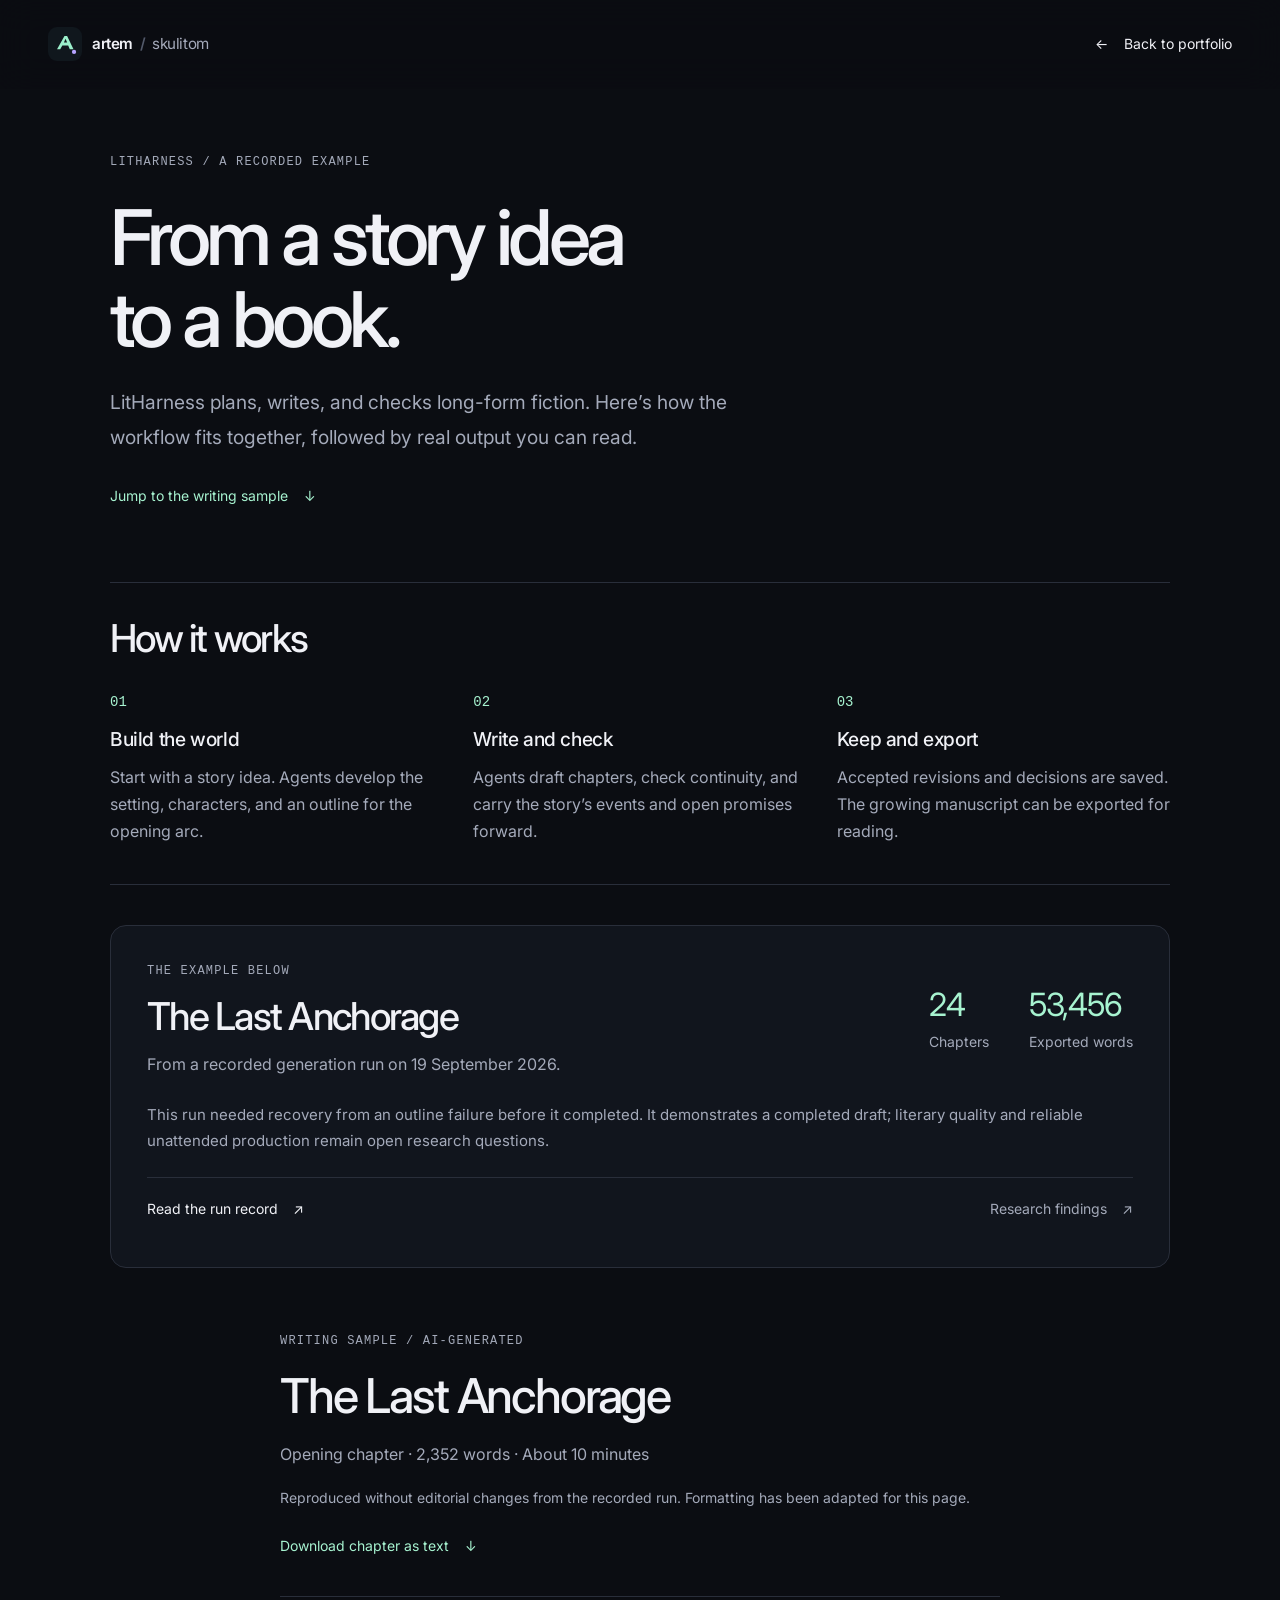
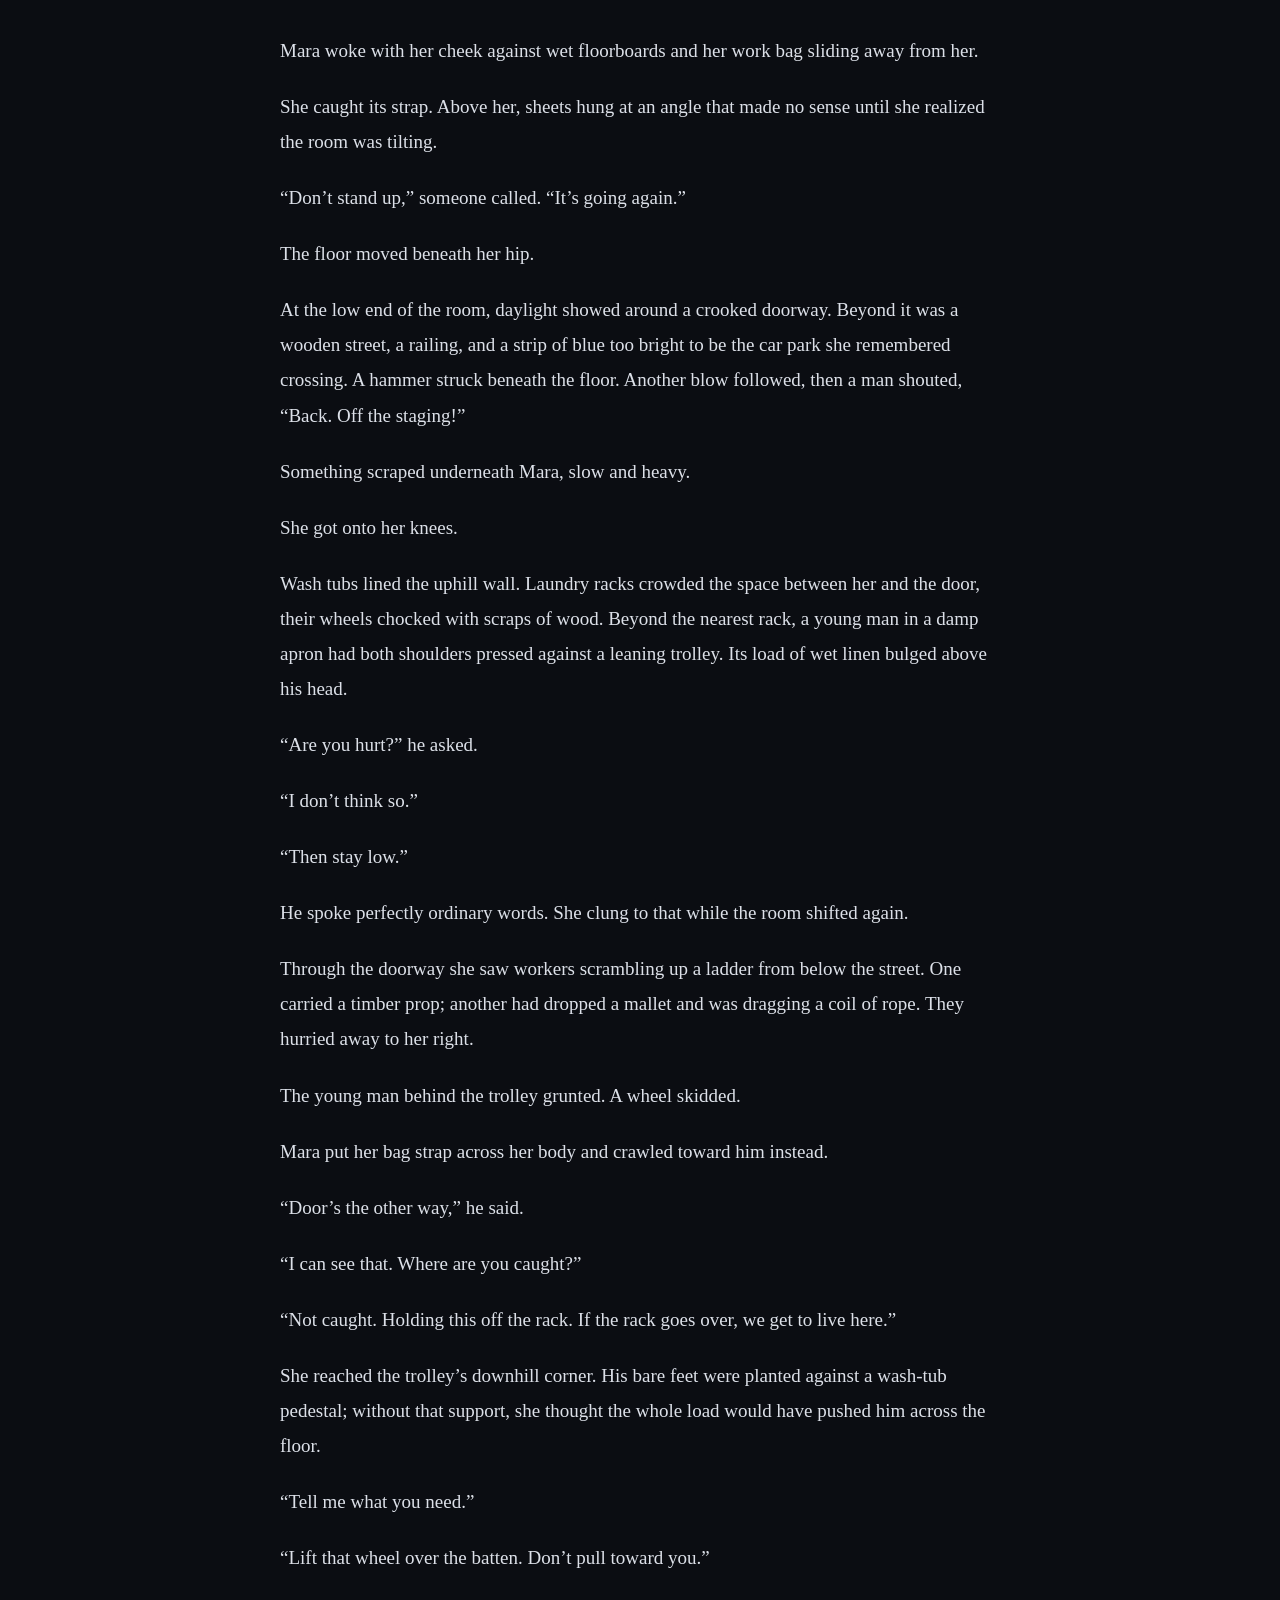
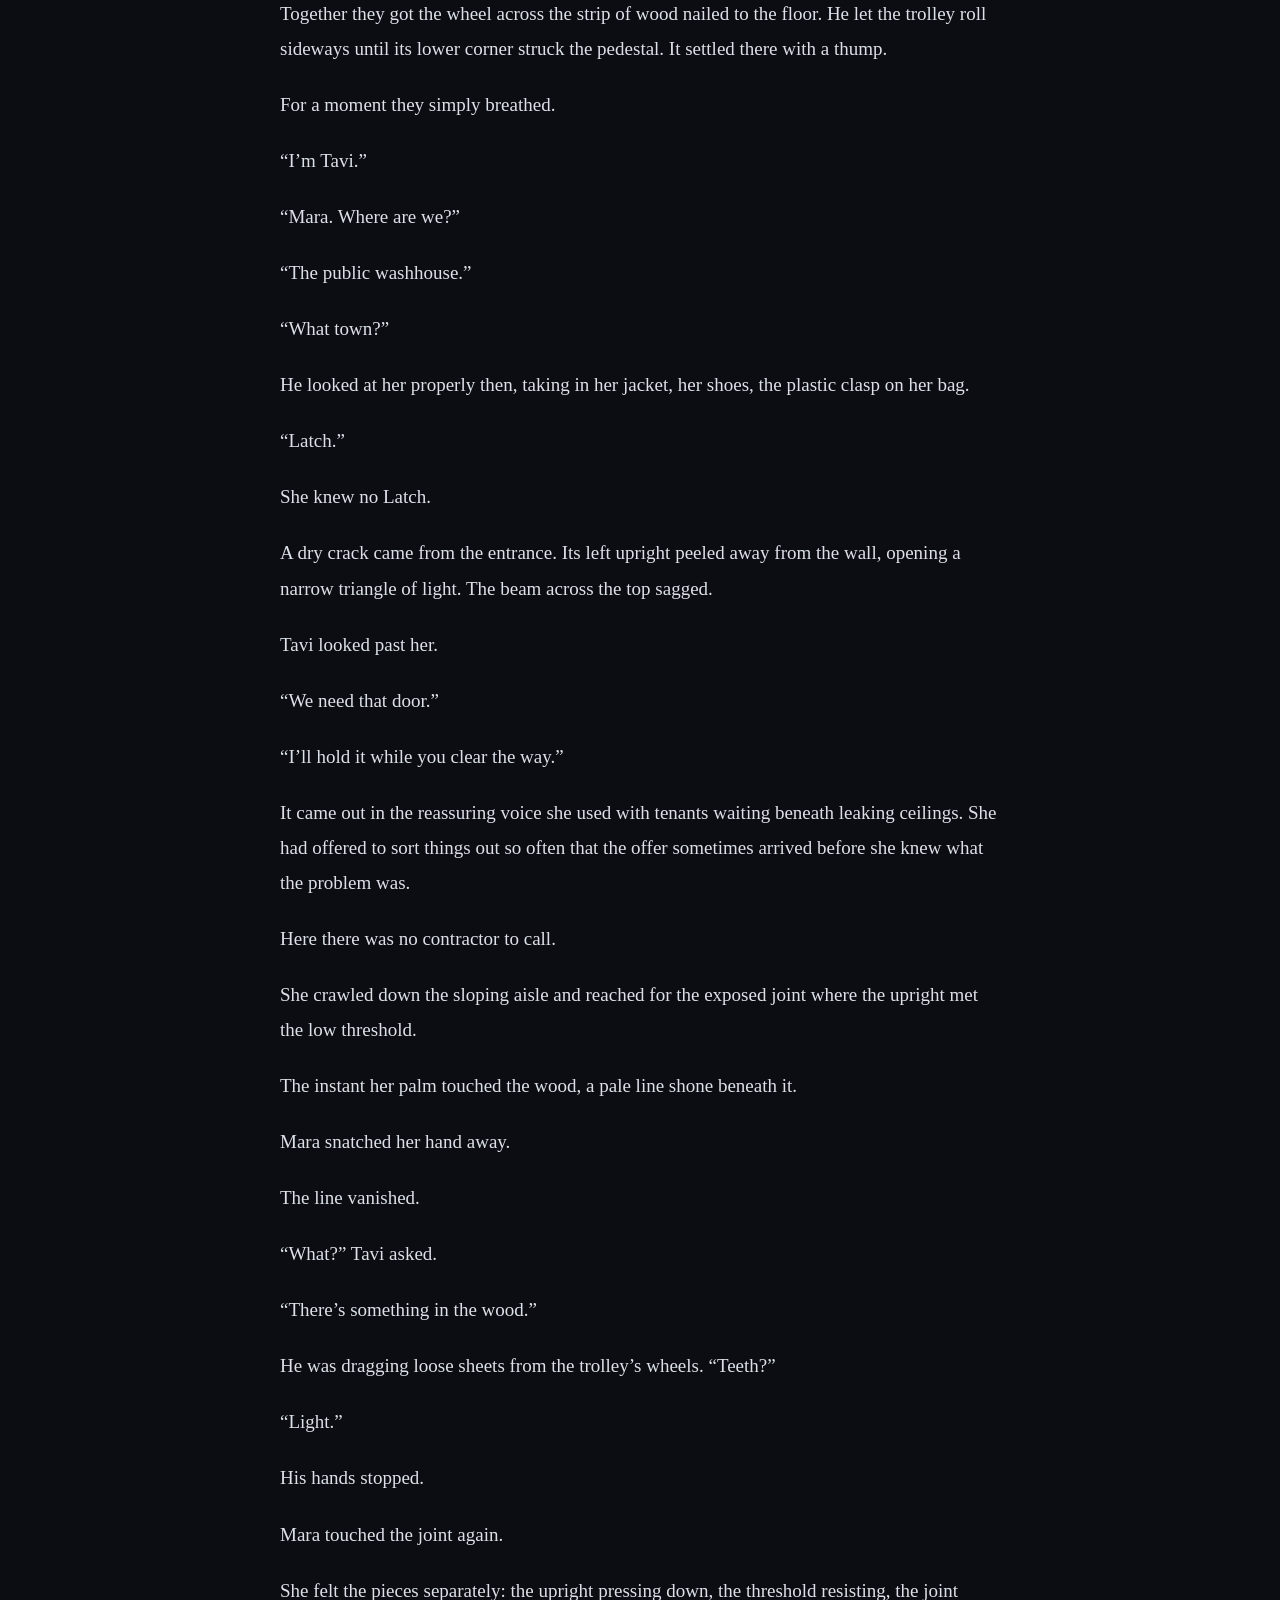
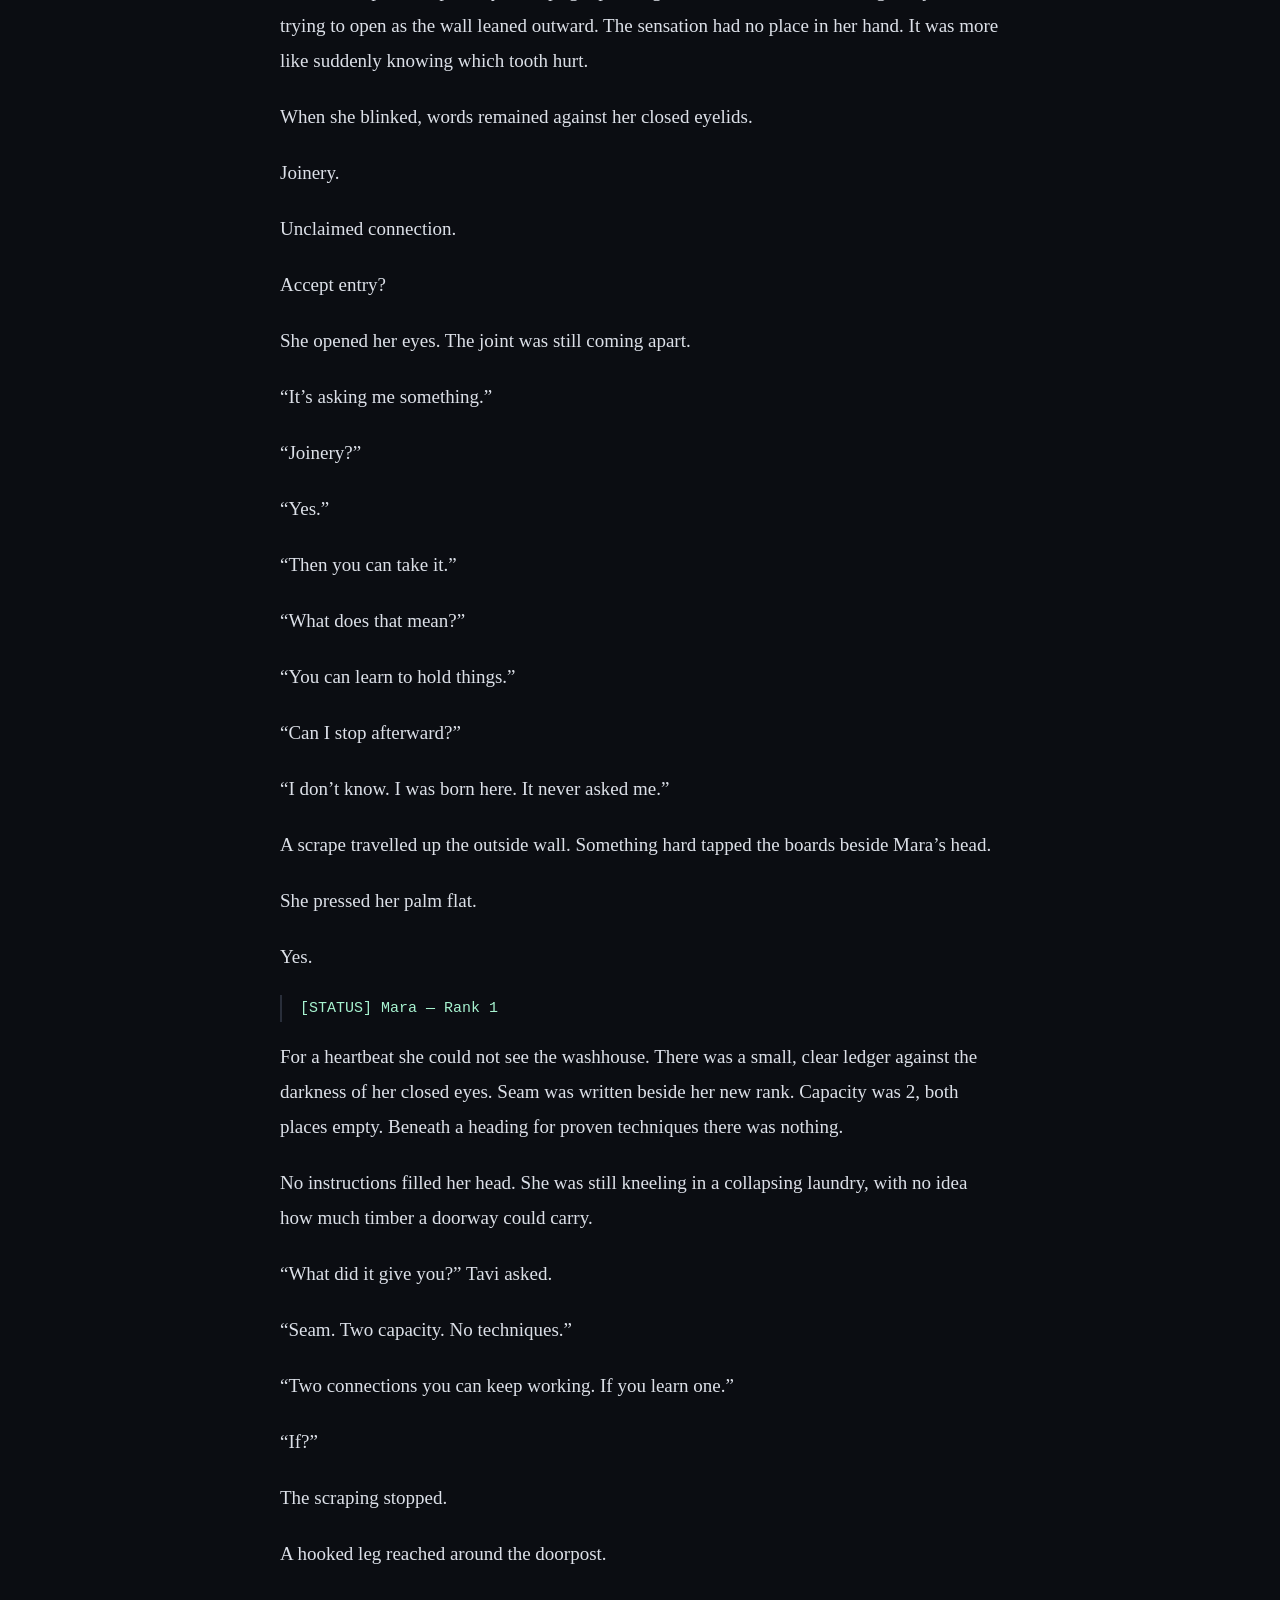
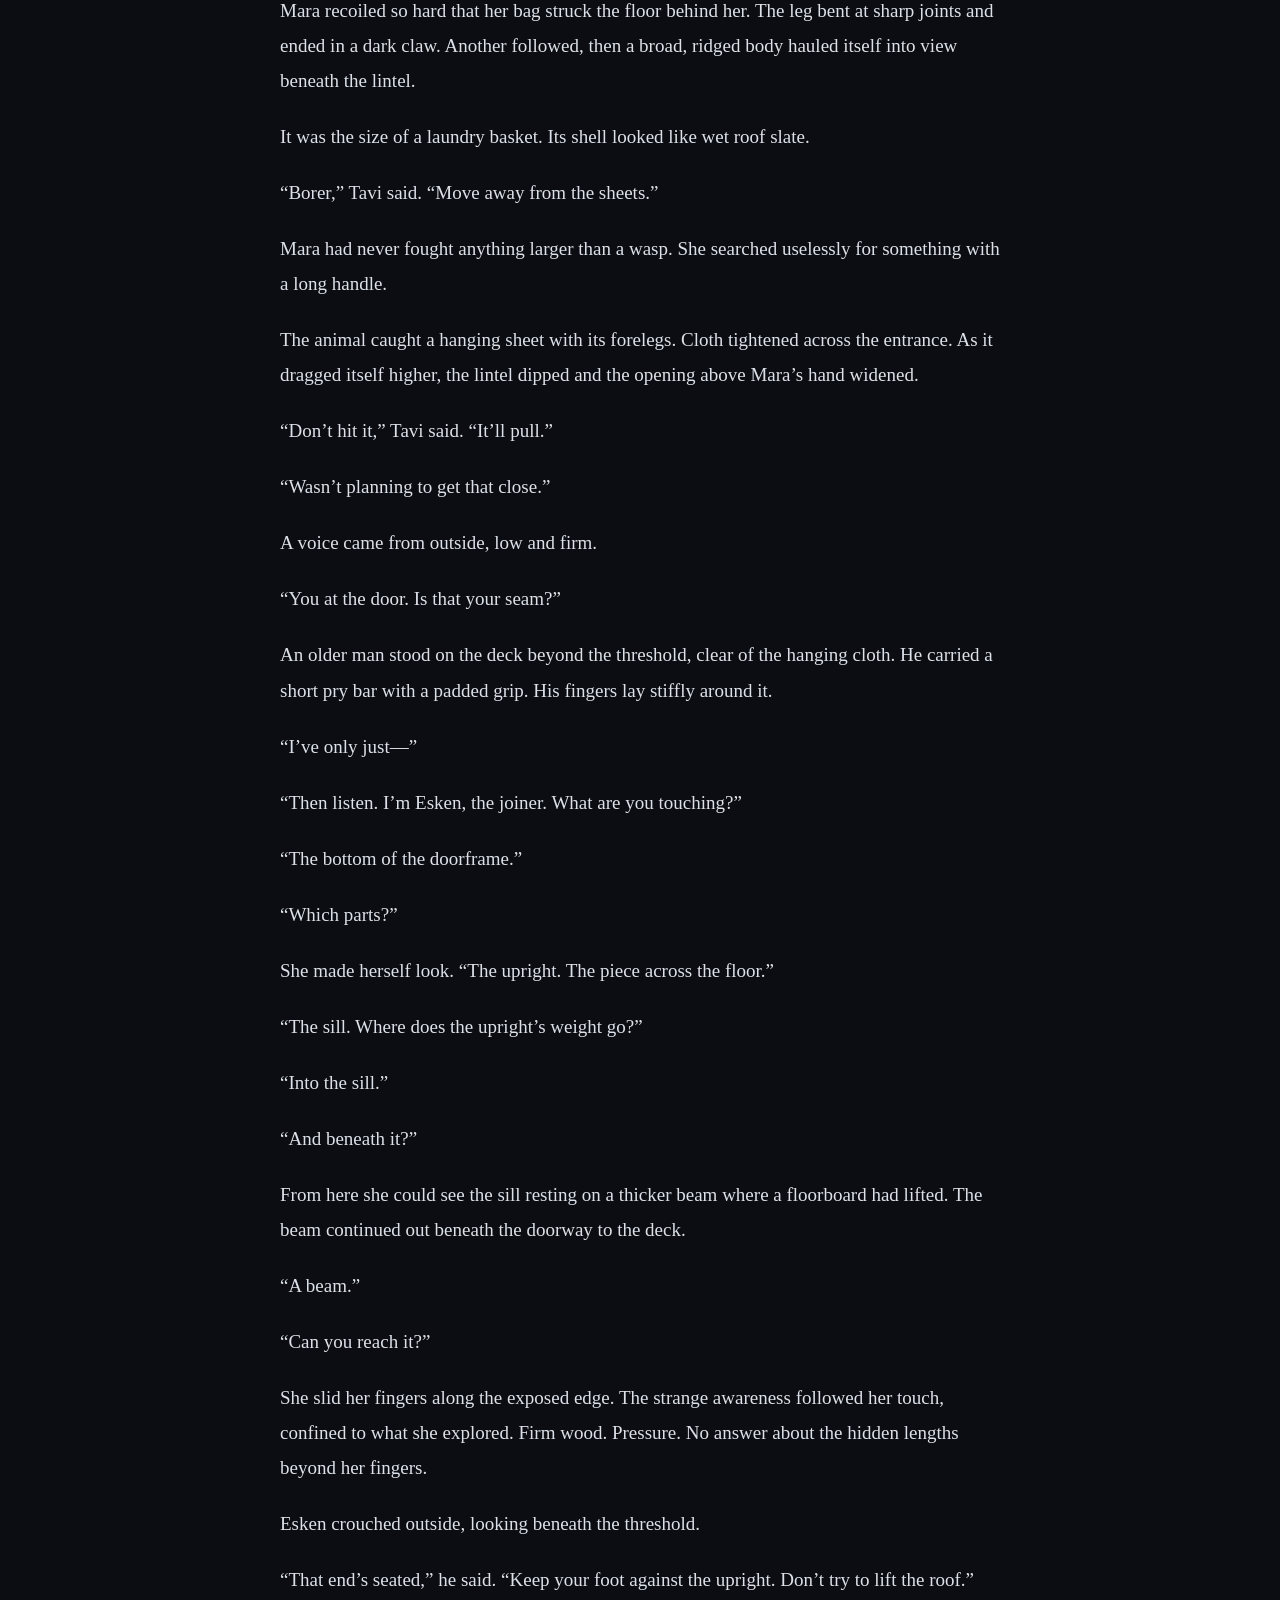
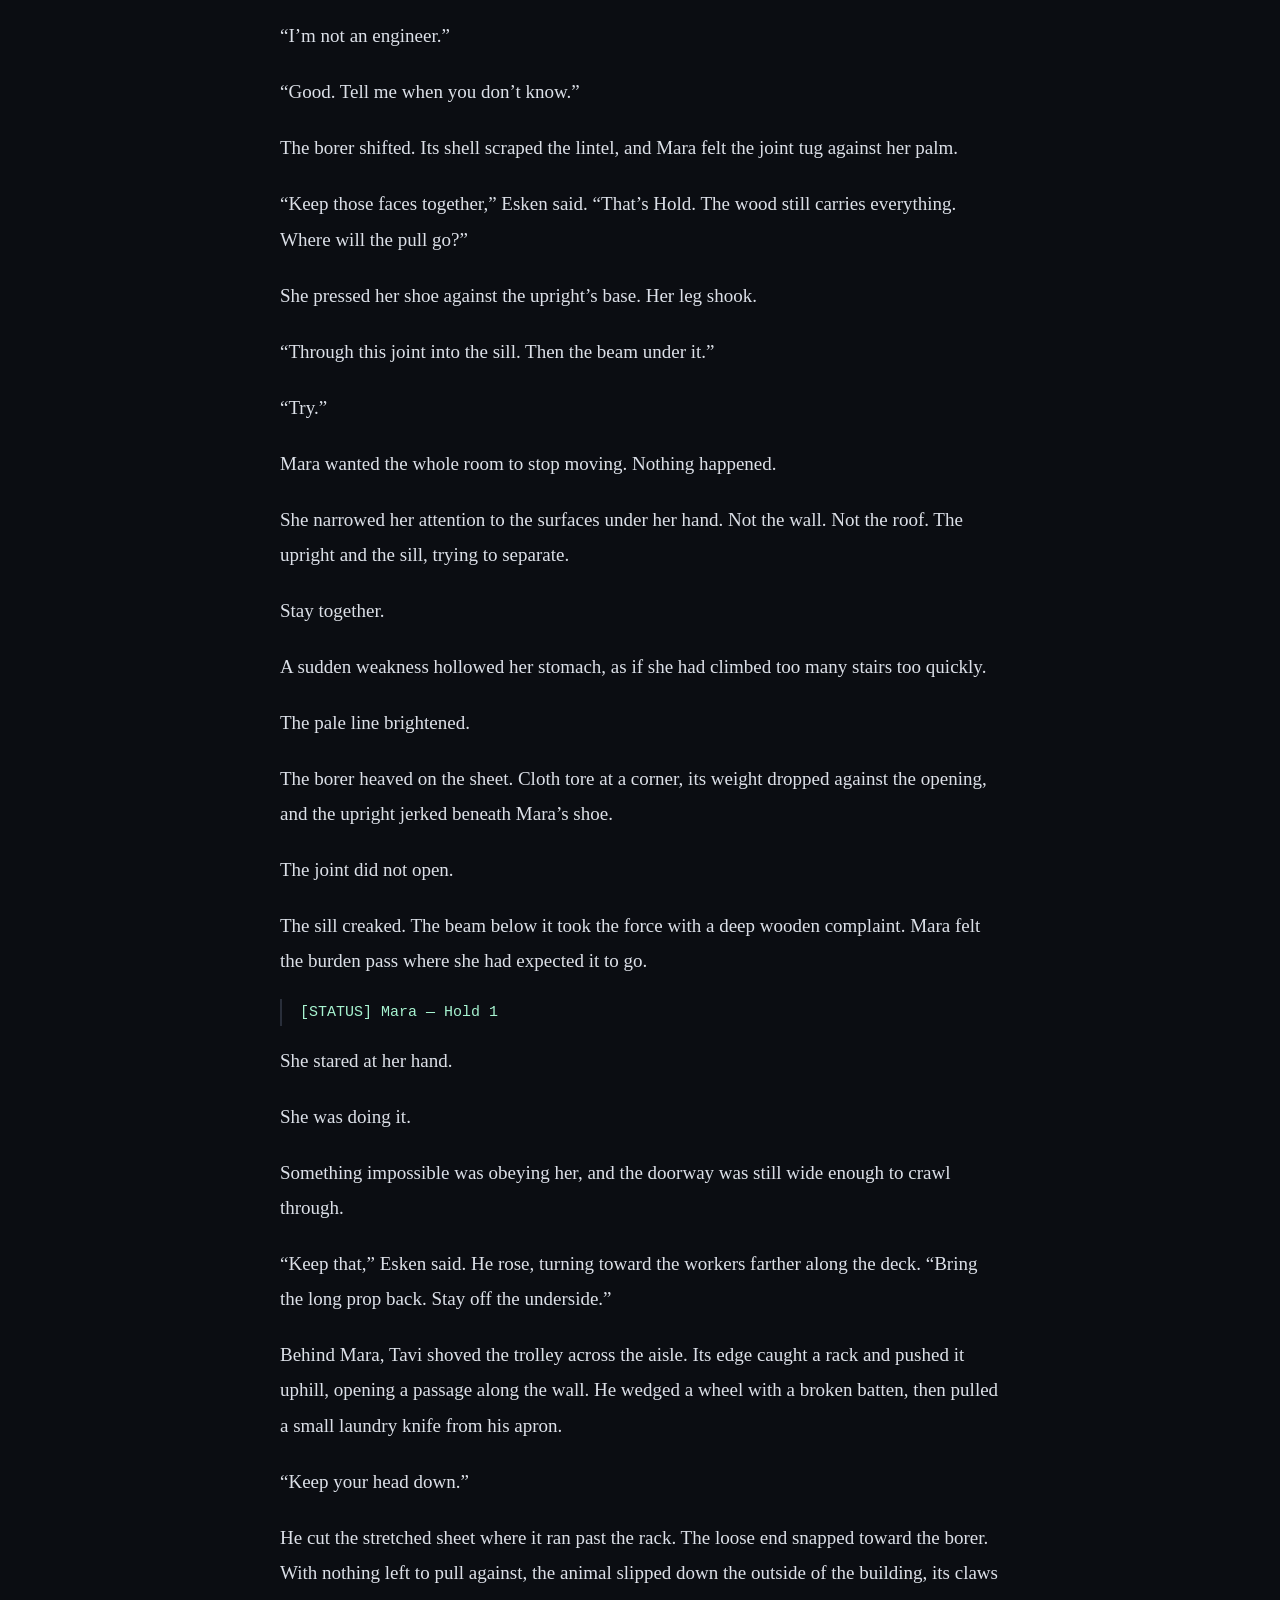
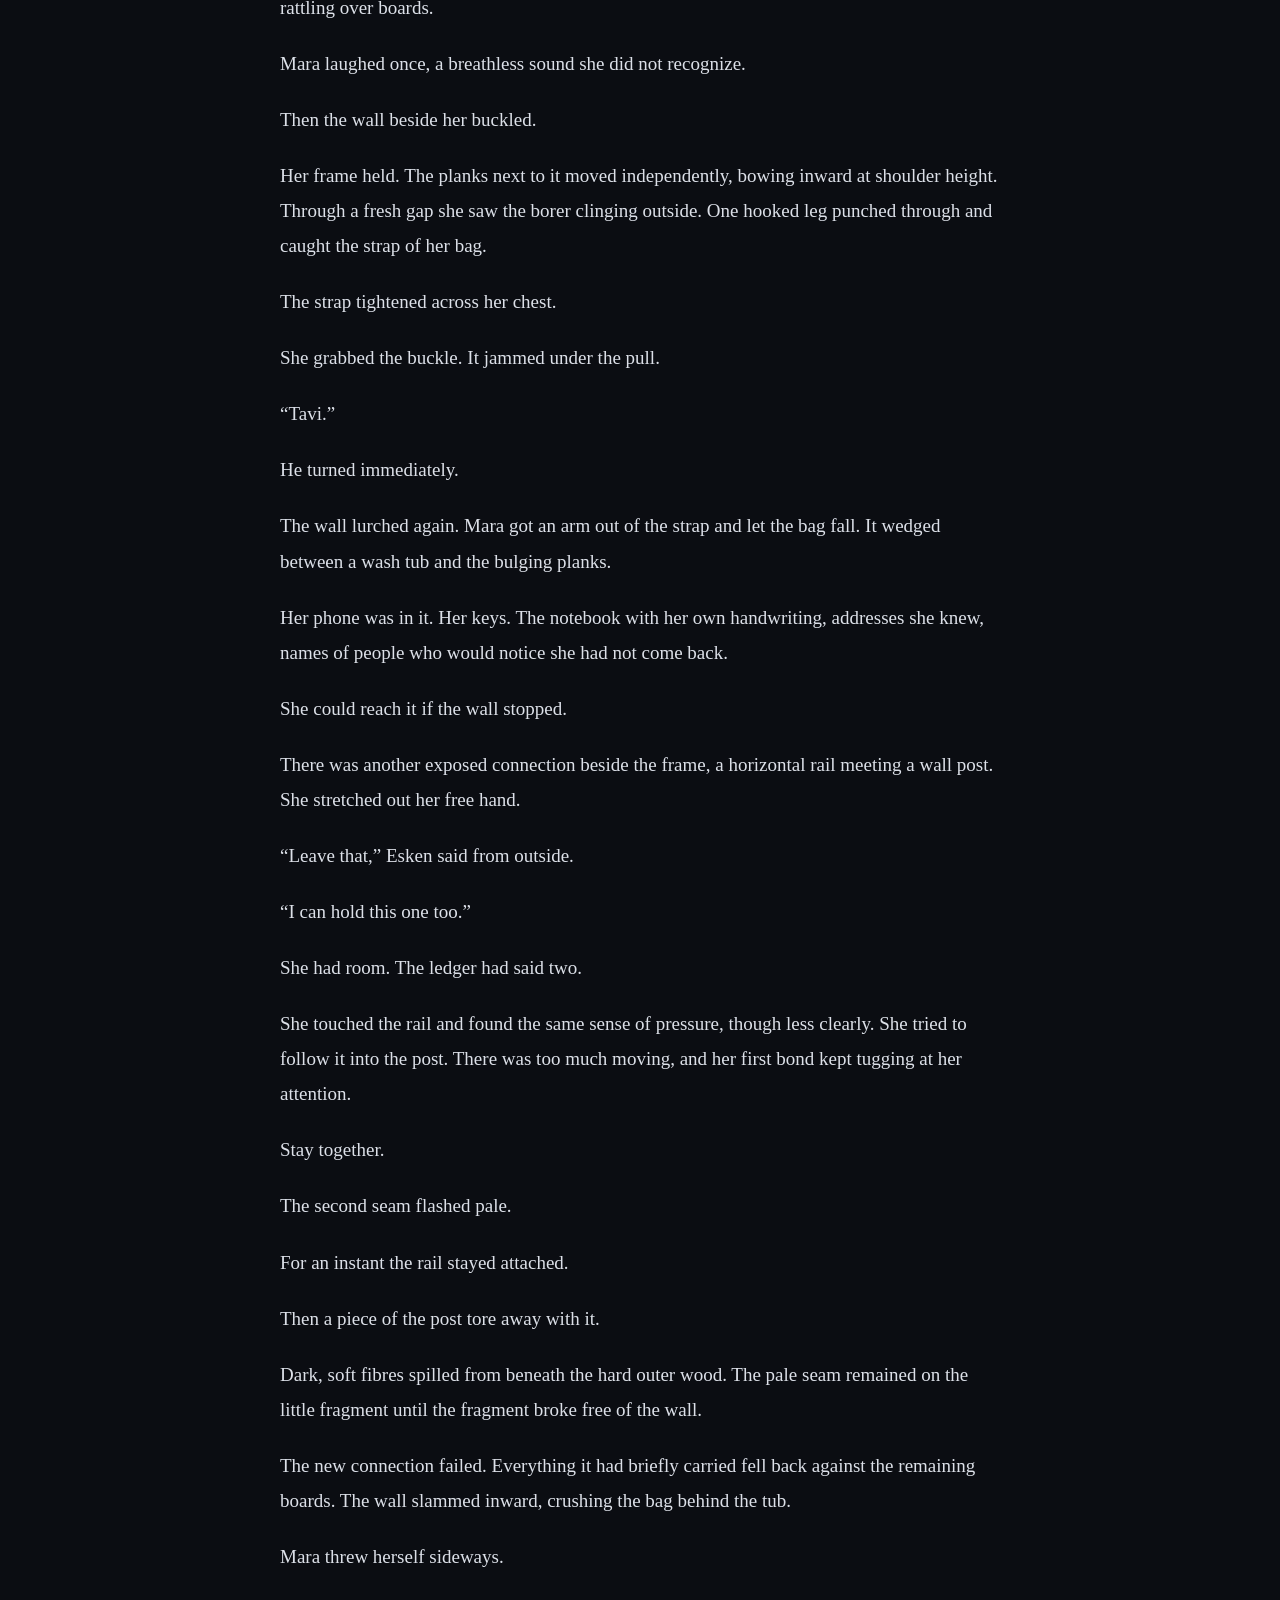
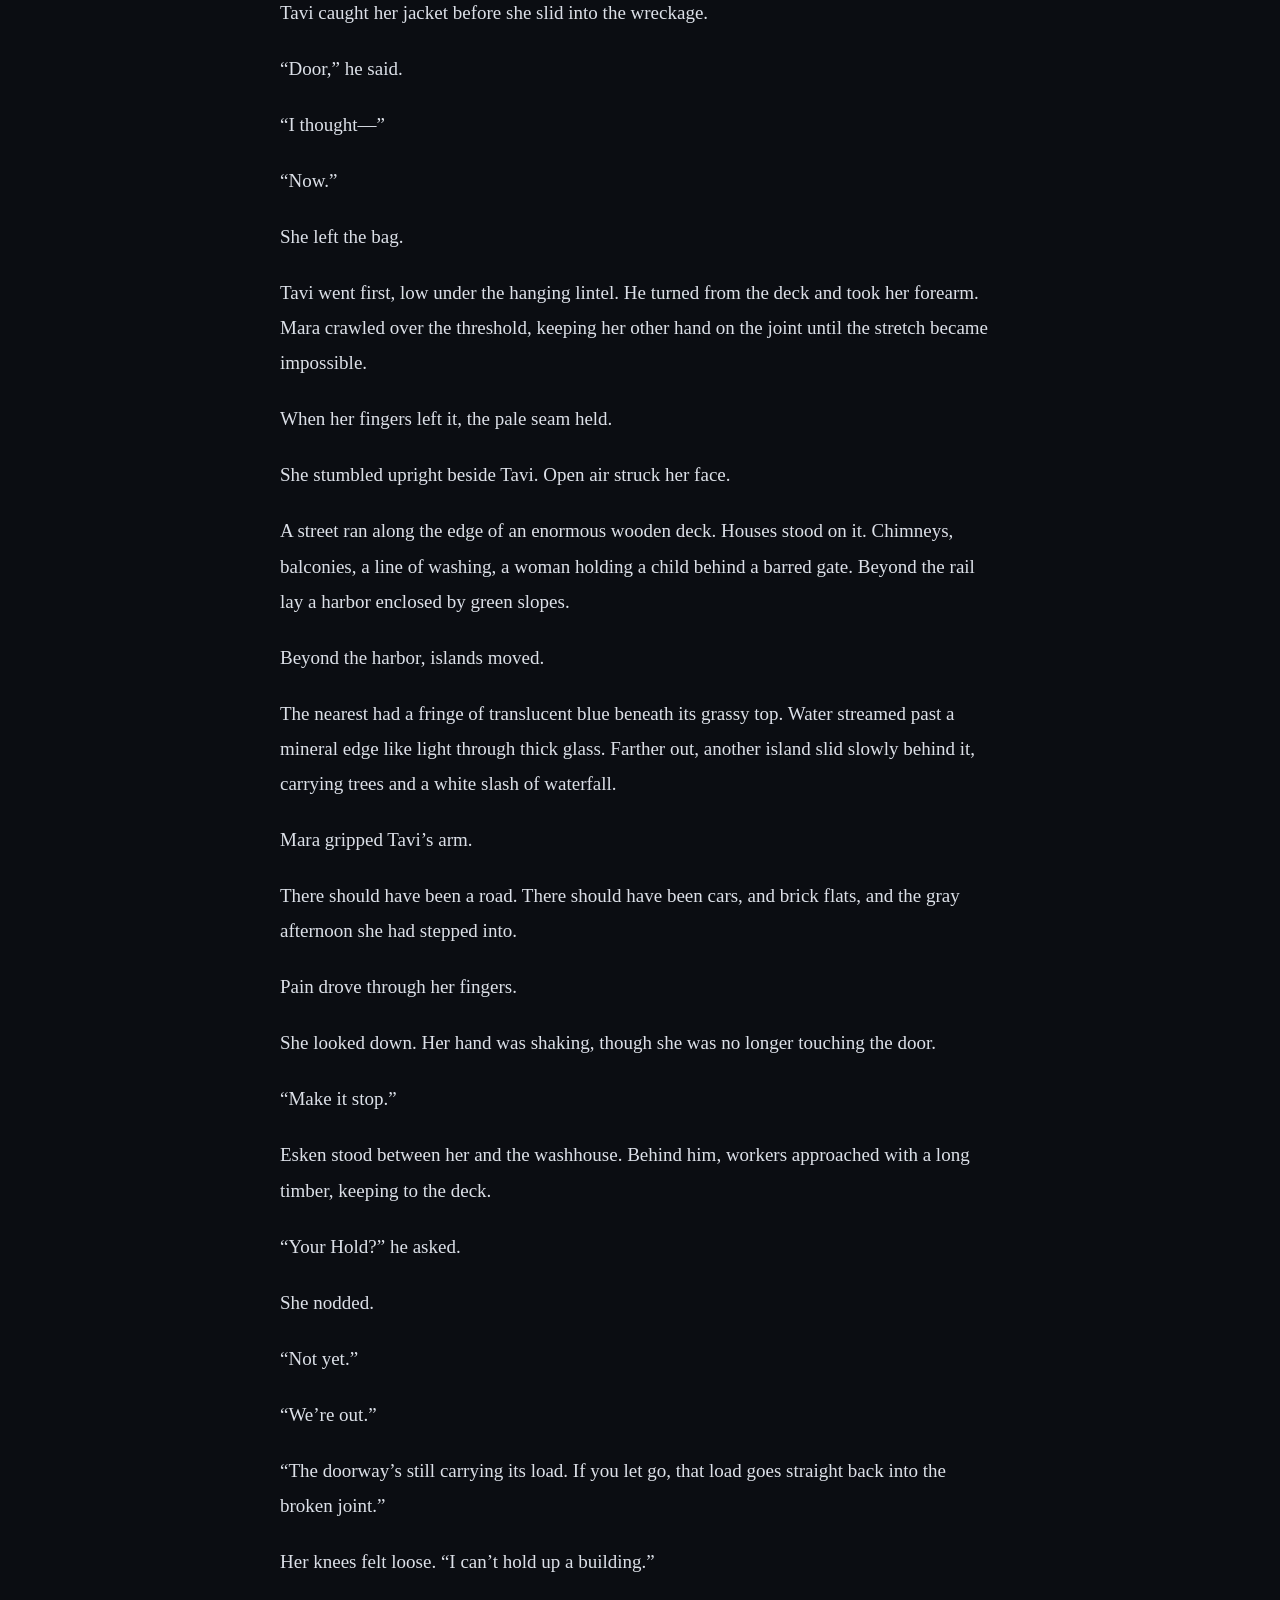
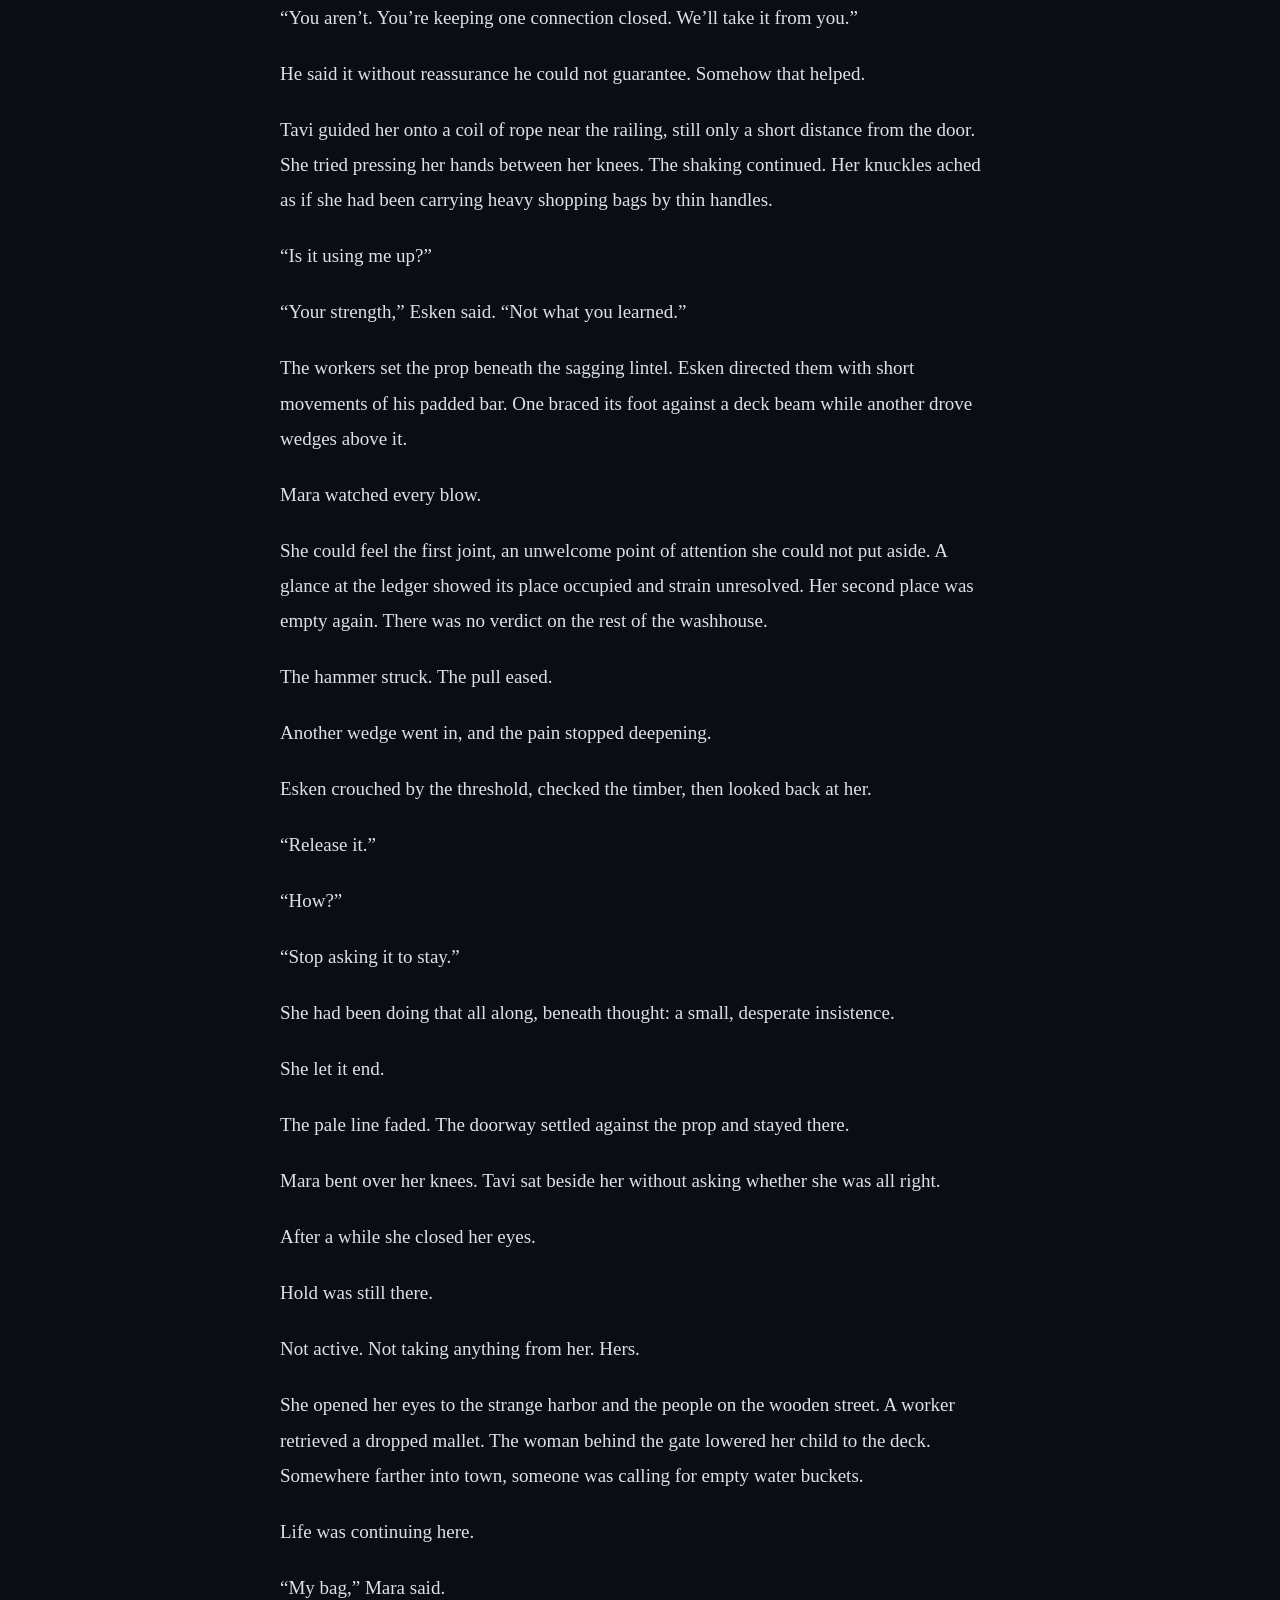
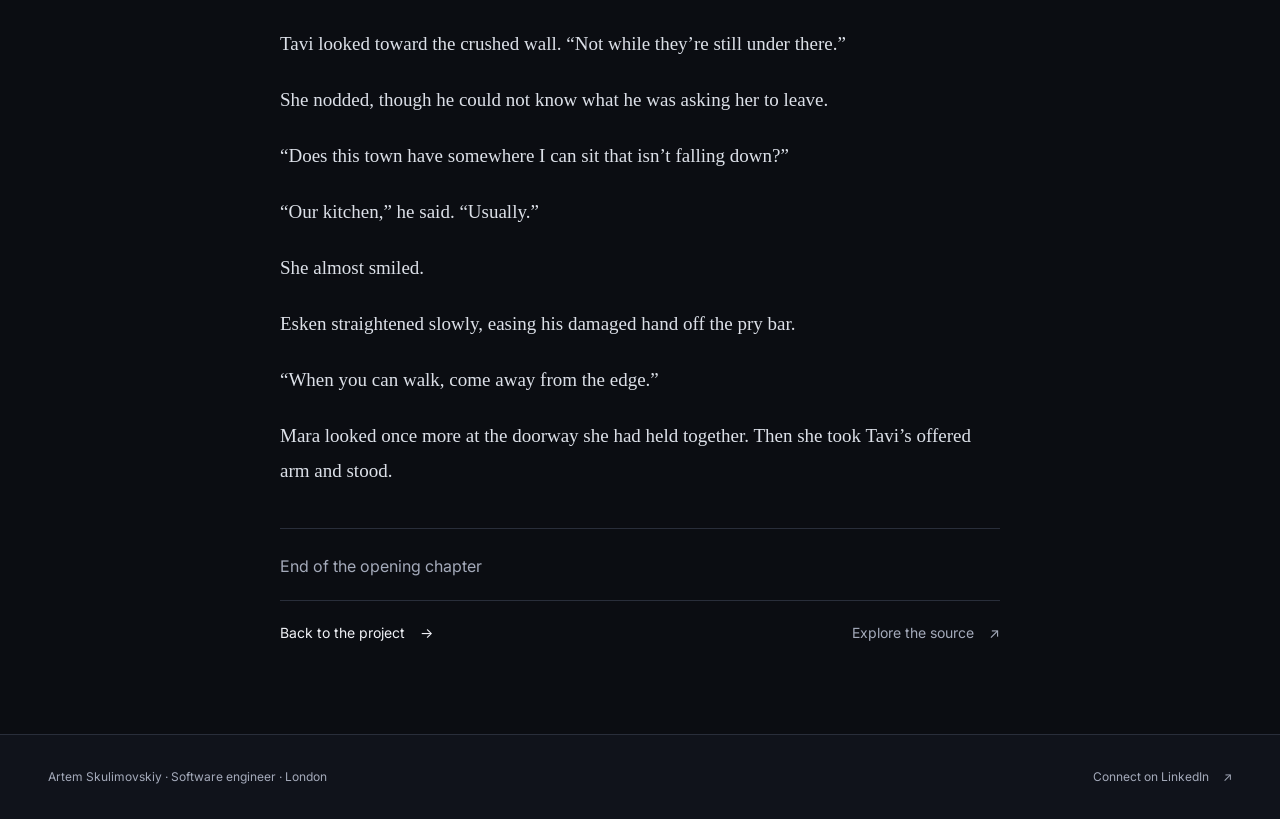
==== litharness.html @ 7696dca5 "Show real LitHarness output and simplify portfolio browsing" ====
<!DOCTYPE html>
<html lang="en-GB">
<head>
<meta charset="utf-8"/>
<meta name="viewport" content="width=device-width, initial-scale=1"/>
<meta name="theme-color" content="#0b0d12"/>
<title>LitHarness — Walkthrough &amp; Writing Sample | Artem Skulimovskiy</title>
<meta name="description" content="See how LitHarness turns a story idea into a manuscript, then read the opening chapter of The Last Anchorage from a recorded generation run."/>
<link rel="canonical" href="https://skulitom.github.io/litharness.html"/>
<meta property="og:type" content="article"/>
<meta property="og:title" content="LitHarness — From a story idea to a book"/>
<meta property="og:description" content="A short walkthrough and an unedited opening chapter from a recorded LitHarness run."/>
<meta property="og:url" content="https://skulitom.github.io/litharness.html"/>
<meta property="og:image" content="https://skulitom.github.io/assets/litharness.webp"/>
<meta property="og:image:alt" content="LitHarness artwork: a constellation dragon emerging from an open book."/>
<meta name="twitter:card" content="summary_large_image"/>
<link rel="icon" href="assets/favicon.svg" type="image/svg+xml"/>
<link rel="preload" as="font" href="assets/fonts/inter-latin-v2.woff2" type="font/woff2" crossorigin=""/>
<link rel="stylesheet" href="styles.css?v=11"/>
</head>
<body class="sample-page">
<a class="skip-link" href="#sample-main">Skip to content</a>
<header class="site-header"><div class="header-inner wrap">
<a class="brand" href="./" aria-label="Artem Skulimovskiy, portfolio"><img src="assets/favicon.svg" alt="" width="34" height="34"/><span>artem<span class="brand-slash"> / </span><span class="brand-handle">skulitom</span></span></a>
<a class="text-link" href="./#litharness"><span aria-hidden="true">←</span> Back to portfolio</a>
</div></header>
<main id="sample-main" class="case-study wrap" tabindex="-1">
<section class="case-intro" aria-labelledby="case-title">
<p class="eyebrow">LitHarness / A recorded example</p>
<h1 id="case-title" class="case-title">From a story idea<br/>to a book.</h1>
<p class="case-lead">LitHarness plans, writes, and checks long-form fiction. Here’s how the workflow fits together, followed by real output you can read.</p>
<a class="text-link" href="#chapter">Jump to the writing sample <span aria-hidden="true">↓</span></a>
</section>
<section class="walkthrough" aria-labelledby="walkthrough-title">
<h2 id="walkthrough-title">How it works</h2>
<ol class="walkthrough-steps">
<li><span class="step-number" aria-hidden="true">01</span><h3>Build the world</h3><p>Start with a story idea. Agents develop the setting, characters, and an outline for the opening arc.</p></li>
<li><span class="step-number" aria-hidden="true">02</span><h3>Write and check</h3><p>Agents draft chapters, check continuity, and carry the story’s events and open promises forward.</p></li>
<li><span class="step-number" aria-hidden="true">03</span><h3>Keep and export</h3><p>Accepted revisions and decisions are saved. The growing manuscript can be exported for reading.</p></li>
</ol>
</section>
<section class="run-example" aria-labelledby="run-title">
<div><p class="eyebrow">The example below</p><h2 id="run-title">The Last Anchorage</h2><p>From a recorded generation run on <time datetime="2026-09-19">19 September 2026</time>.</p></div>
<dl class="run-stats"><div><dt>Chapters</dt><dd>24</dd></div><div><dt>Exported words</dt><dd>53,456</dd></div></dl>
<p class="run-context">This run needed recovery from an outline failure before it completed. It demonstrates a completed draft; literary quality and reliable unattended production remain open research questions.</p>
<div class="project-links"><a href="https://github.com/skulitom/LitHarness/blob/526ab8266f33d16bff475625b0d19a698a53731e/research/quality-measurement/full-book-trial-20260919/RESULTS.md">Read the run record <span aria-hidden="true">↗</span></a><a href="https://github.com/skulitom/LitHarness/blob/main/RESEARCH.md">Research findings <span aria-hidden="true">↗</span></a></div>
</section>
<article class="reading-sample" id="chapter" aria-labelledby="chapter-title">
<header class="chapter-heading"><p class="eyebrow">Writing sample / AI-generated</p><h2 id="chapter-title">The Last Anchorage</h2><p>Opening chapter · 2,352 words · About 10 minutes</p><p class="sample-origin">Reproduced without editorial changes from the recorded run. Formatting has been adapted for this page.</p><a class="text-link" href="assets/litharness/the-last-anchorage-chapter-1.txt" download>Download chapter as text <span aria-hidden="true">↓</span></a></header>
<div class="chapter-prose">
<p>Mara woke with her cheek against wet floorboards and her work bag sliding away from her.</p>
<p>She caught its strap. Above her, sheets hung at an angle that made no sense until she realized the room was tilting.</p>
<p>“Don’t stand up,” someone called. “It’s going again.”</p>
<p>The floor moved beneath her hip.</p>
<p>At the low end of the room, daylight showed around a crooked doorway. Beyond it was a wooden street, a railing, and a strip of blue too bright to be the car park she remembered crossing. A hammer struck beneath the floor. Another blow followed, then a man shouted, “Back. Off the staging!”</p>
<p>Something scraped underneath Mara, slow and heavy.</p>
<p>She got onto her knees.</p>
<p>Wash tubs lined the uphill wall. Laundry racks crowded the space between her and the door, their wheels chocked with scraps of wood. Beyond the nearest rack, a young man in a damp apron had both shoulders pressed against a leaning trolley. Its load of wet linen bulged above his head.</p>
<p>“Are you hurt?” he asked.</p>
<p>“I don’t think so.”</p>
<p>“Then stay low.”</p>
<p>He spoke perfectly ordinary words. She clung to that while the room shifted again.</p>
<p>Through the doorway she saw workers scrambling up a ladder from below the street. One carried a timber prop; another had dropped a mallet and was dragging a coil of rope. They hurried away to her right.</p>
<p>The young man behind the trolley grunted. A wheel skidded.</p>
<p>Mara put her bag strap across her body and crawled toward him instead.</p>
<p>“Door’s the other way,” he said.</p>
<p>“I can see that. Where are you caught?”</p>
<p>“Not caught. Holding this off the rack. If the rack goes over, we get to live here.”</p>
<p>She reached the trolley’s downhill corner. His bare feet were planted against a wash-tub pedestal; without that support, she thought the whole load would have pushed him across the floor.</p>
<p>“Tell me what you need.”</p>
<p>“Lift that wheel over the batten. Don’t pull toward you.”</p>
<p>Together they got the wheel across the strip of wood nailed to the floor. He let the trolley roll sideways until its lower corner struck the pedestal. It settled there with a thump.</p>
<p>For a moment they simply breathed.</p>
<p>“I’m Tavi.”</p>
<p>“Mara. Where are we?”</p>
<p>“The public washhouse.”</p>
<p>“What town?”</p>
<p>He looked at her properly then, taking in her jacket, her shoes, the plastic clasp on her bag.</p>
<p>“Latch.”</p>
<p>She knew no Latch.</p>
<p>A dry crack came from the entrance. Its left upright peeled away from the wall, opening a narrow triangle of light. The beam across the top sagged.</p>
<p>Tavi looked past her.</p>
<p>“We need that door.”</p>
<p>“I’ll hold it while you clear the way.”</p>
<p>It came out in the reassuring voice she used with tenants waiting beneath leaking ceilings. She had offered to sort things out so often that the offer sometimes arrived before she knew what the problem was.</p>
<p>Here there was no contractor to call.</p>
<p>She crawled down the sloping aisle and reached for the exposed joint where the upright met the low threshold.</p>
<p>The instant her palm touched the wood, a pale line shone beneath it.</p>
<p>Mara snatched her hand away.</p>
<p>The line vanished.</p>
<p>“What?” Tavi asked.</p>
<p>“There’s something in the wood.”</p>
<p>He was dragging loose sheets from the trolley’s wheels. “Teeth?”</p>
<p>“Light.”</p>
<p>His hands stopped.</p>
<p>Mara touched the joint again.</p>
<p>She felt the pieces separately: the upright pressing down, the threshold resisting, the joint trying to open as the wall leaned outward. The sensation had no place in her hand. It was more like suddenly knowing which tooth hurt.</p>
<p>When she blinked, words remained against her closed eyelids.</p>
<p>Joinery.</p>
<p>Unclaimed connection.</p>
<p>Accept entry?</p>
<p>She opened her eyes. The joint was still coming apart.</p>
<p>“It’s asking me something.”</p>
<p>“Joinery?”</p>
<p>“Yes.”</p>
<p>“Then you can take it.”</p>
<p>“What does that mean?”</p>
<p>“You can learn to hold things.”</p>
<p>“Can I stop afterward?”</p>
<p>“I don’t know. I was born here. It never asked me.”</p>
<p>A scrape travelled up the outside wall. Something hard tapped the boards beside Mara’s head.</p>
<p>She pressed her palm flat.</p>
<p>Yes.</p>
<p class="story-status">[STATUS] Mara — Rank 1</p>
<p>For a heartbeat she could not see the washhouse. There was a small, clear ledger against the darkness of her closed eyes. Seam was written beside her new rank. Capacity was 2, both places empty. Beneath a heading for proven techniques there was nothing.</p>
<p>No instructions filled her head. She was still kneeling in a collapsing laundry, with no idea how much timber a doorway could carry.</p>
<p>“What did it give you?” Tavi asked.</p>
<p>“Seam. Two capacity. No techniques.”</p>
<p>“Two connections you can keep working. If you learn one.”</p>
<p>“If?”</p>
<p>The scraping stopped.</p>
<p>A hooked leg reached around the doorpost.</p>
<p>Mara recoiled so hard that her bag struck the floor behind her. The leg bent at sharp joints and ended in a dark claw. Another followed, then a broad, ridged body hauled itself into view beneath the lintel.</p>
<p>It was the size of a laundry basket. Its shell looked like wet roof slate.</p>
<p>“Borer,” Tavi said. “Move away from the sheets.”</p>
<p>Mara had never fought anything larger than a wasp. She searched uselessly for something with a long handle.</p>
<p>The animal caught a hanging sheet with its forelegs. Cloth tightened across the entrance. As it dragged itself higher, the lintel dipped and the opening above Mara’s hand widened.</p>
<p>“Don’t hit it,” Tavi said. “It’ll pull.”</p>
<p>“Wasn’t planning to get that close.”</p>
<p>A voice came from outside, low and firm.</p>
<p>“You at the door. Is that your seam?”</p>
<p>An older man stood on the deck beyond the threshold, clear of the hanging cloth. He carried a short pry bar with a padded grip. His fingers lay stiffly around it.</p>
<p>“I’ve only just—”</p>
<p>“Then listen. I’m Esken, the joiner. What are you touching?”</p>
<p>“The bottom of the doorframe.”</p>
<p>“Which parts?”</p>
<p>She made herself look. “The upright. The piece across the floor.”</p>
<p>“The sill. Where does the upright’s weight go?”</p>
<p>“Into the sill.”</p>
<p>“And beneath it?”</p>
<p>From here she could see the sill resting on a thicker beam where a floorboard had lifted. The beam continued out beneath the doorway to the deck.</p>
<p>“A beam.”</p>
<p>“Can you reach it?”</p>
<p>She slid her fingers along the exposed edge. The strange awareness followed her touch, confined to what she explored. Firm wood. Pressure. No answer about the hidden lengths beyond her fingers.</p>
<p>Esken crouched outside, looking beneath the threshold.</p>
<p>“That end’s seated,” he said. “Keep your foot against the upright. Don’t try to lift the roof.”</p>
<p>“I’m not an engineer.”</p>
<p>“Good. Tell me when you don’t know.”</p>
<p>The borer shifted. Its shell scraped the lintel, and Mara felt the joint tug against her palm.</p>
<p>“Keep those faces together,” Esken said. “That’s Hold. The wood still carries everything. Where will the pull go?”</p>
<p>She pressed her shoe against the upright’s base. Her leg shook.</p>
<p>“Through this joint into the sill. Then the beam under it.”</p>
<p>“Try.”</p>
<p>Mara wanted the whole room to stop moving. Nothing happened.</p>
<p>She narrowed her attention to the surfaces under her hand. Not the wall. Not the roof. The upright and the sill, trying to separate.</p>
<p>Stay together.</p>
<p>A sudden weakness hollowed her stomach, as if she had climbed too many stairs too quickly.</p>
<p>The pale line brightened.</p>
<p>The borer heaved on the sheet. Cloth tore at a corner, its weight dropped against the opening, and the upright jerked beneath Mara’s shoe.</p>
<p>The joint did not open.</p>
<p>The sill creaked. The beam below it took the force with a deep wooden complaint. Mara felt the burden pass where she had expected it to go.</p>
<p class="story-status">[STATUS] Mara — Hold 1</p>
<p>She stared at her hand.</p>
<p>She was doing it.</p>
<p>Something impossible was obeying her, and the doorway was still wide enough to crawl through.</p>
<p>“Keep that,” Esken said. He rose, turning toward the workers farther along the deck. “Bring the long prop back. Stay off the underside.”</p>
<p>Behind Mara, Tavi shoved the trolley across the aisle. Its edge caught a rack and pushed it uphill, opening a passage along the wall. He wedged a wheel with a broken batten, then pulled a small laundry knife from his apron.</p>
<p>“Keep your head down.”</p>
<p>He cut the stretched sheet where it ran past the rack. The loose end snapped toward the borer. With nothing left to pull against, the animal slipped down the outside of the building, its claws rattling over boards.</p>
<p>Mara laughed once, a breathless sound she did not recognize.</p>
<p>Then the wall beside her buckled.</p>
<p>Her frame held. The planks next to it moved independently, bowing inward at shoulder height. Through a fresh gap she saw the borer clinging outside. One hooked leg punched through and caught the strap of her bag.</p>
<p>The strap tightened across her chest.</p>
<p>She grabbed the buckle. It jammed under the pull.</p>
<p>“Tavi.”</p>
<p>He turned immediately.</p>
<p>The wall lurched again. Mara got an arm out of the strap and let the bag fall. It wedged between a wash tub and the bulging planks.</p>
<p>Her phone was in it. Her keys. The notebook with her own handwriting, addresses she knew, names of people who would notice she had not come back.</p>
<p>She could reach it if the wall stopped.</p>
<p>There was another exposed connection beside the frame, a horizontal rail meeting a wall post. She stretched out her free hand.</p>
<p>“Leave that,” Esken said from outside.</p>
<p>“I can hold this one too.”</p>
<p>She had room. The ledger had said two.</p>
<p>She touched the rail and found the same sense of pressure, though less clearly. She tried to follow it into the post. There was too much moving, and her first bond kept tugging at her attention.</p>
<p>Stay together.</p>
<p>The second seam flashed pale.</p>
<p>For an instant the rail stayed attached.</p>
<p>Then a piece of the post tore away with it.</p>
<p>Dark, soft fibres spilled from beneath the hard outer wood. The pale seam remained on the little fragment until the fragment broke free of the wall.</p>
<p>The new connection failed. Everything it had briefly carried fell back against the remaining boards. The wall slammed inward, crushing the bag behind the tub.</p>
<p>Mara threw herself sideways.</p>
<p>Tavi caught her jacket before she slid into the wreckage.</p>
<p>“Door,” he said.</p>
<p>“I thought—”</p>
<p>“Now.”</p>
<p>She left the bag.</p>
<p>Tavi went first, low under the hanging lintel. He turned from the deck and took her forearm. Mara crawled over the threshold, keeping her other hand on the joint until the stretch became impossible.</p>
<p>When her fingers left it, the pale seam held.</p>
<p>She stumbled upright beside Tavi. Open air struck her face.</p>
<p>A street ran along the edge of an enormous wooden deck. Houses stood on it. Chimneys, balconies, a line of washing, a woman holding a child behind a barred gate. Beyond the rail lay a harbor enclosed by green slopes.</p>
<p>Beyond the harbor, islands moved.</p>
<p>The nearest had a fringe of translucent blue beneath its grassy top. Water streamed past a mineral edge like light through thick glass. Farther out, another island slid slowly behind it, carrying trees and a white slash of waterfall.</p>
<p>Mara gripped Tavi’s arm.</p>
<p>There should have been a road. There should have been cars, and brick flats, and the gray afternoon she had stepped into.</p>
<p>Pain drove through her fingers.</p>
<p>She looked down. Her hand was shaking, though she was no longer touching the door.</p>
<p>“Make it stop.”</p>
<p>Esken stood between her and the washhouse. Behind him, workers approached with a long timber, keeping to the deck.</p>
<p>“Your Hold?” he asked.</p>
<p>She nodded.</p>
<p>“Not yet.”</p>
<p>“We’re out.”</p>
<p>“The doorway’s still carrying its load. If you let go, that load goes straight back into the broken joint.”</p>
<p>Her knees felt loose. “I can’t hold up a building.”</p>
<p>“You aren’t. You’re keeping one connection closed. We’ll take it from you.”</p>
<p>He said it without reassurance he could not guarantee. Somehow that helped.</p>
<p>Tavi guided her onto a coil of rope near the railing, still only a short distance from the door. She tried pressing her hands between her knees. The shaking continued. Her knuckles ached as if she had been carrying heavy shopping bags by thin handles.</p>
<p>“Is it using me up?”</p>
<p>“Your strength,” Esken said. “Not what you learned.”</p>
<p>The workers set the prop beneath the sagging lintel. Esken directed them with short movements of his padded bar. One braced its foot against a deck beam while another drove wedges above it.</p>
<p>Mara watched every blow.</p>
<p>She could feel the first joint, an unwelcome point of attention she could not put aside. A glance at the ledger showed its place occupied and strain unresolved. Her second place was empty again. There was no verdict on the rest of the washhouse.</p>
<p>The hammer struck. The pull eased.</p>
<p>Another wedge went in, and the pain stopped deepening.</p>
<p>Esken crouched by the threshold, checked the timber, then looked back at her.</p>
<p>“Release it.”</p>
<p>“How?”</p>
<p>“Stop asking it to stay.”</p>
<p>She had been doing that all along, beneath thought: a small, desperate insistence.</p>
<p>She let it end.</p>
<p>The pale line faded. The doorway settled against the prop and stayed there.</p>
<p>Mara bent over her knees. Tavi sat beside her without asking whether she was all right.</p>
<p>After a while she closed her eyes.</p>
<p>Hold was still there.</p>
<p>Not active. Not taking anything from her. Hers.</p>
<p>She opened her eyes to the strange harbor and the people on the wooden street. A worker retrieved a dropped mallet. The woman behind the gate lowered her child to the deck. Somewhere farther into town, someone was calling for empty water buckets.</p>
<p>Life was continuing here.</p>
<p>“My bag,” Mara said.</p>
<p>Tavi looked toward the crushed wall. “Not while they’re still under there.”</p>
<p>She nodded, though he could not know what he was asking her to leave.</p>
<p>“Does this town have somewhere I can sit that isn’t falling down?”</p>
<p>“Our kitchen,” he said. “Usually.”</p>
<p>She almost smiled.</p>
<p>Esken straightened slowly, easing his damaged hand off the pry bar.</p>
<p>“When you can walk, come away from the edge.”</p>
<p>Mara looked once more at the doorway she had held together. Then she took Tavi’s offered arm and stood.</p>
</div>
<footer class="chapter-end"><p>End of the opening chapter</p><div class="project-links"><a href="./#litharness">Back to the project <span aria-hidden="true">→</span></a><a href="https://github.com/skulitom/LitHarness">Explore the source <span aria-hidden="true">↗</span></a></div></footer>
</article>
</main>
<footer class="site-footer"><div class="wrap"><div class="footer-bottom"><span>Artem Skulimovskiy · Software engineer · London</span><a href="https://www.linkedin.com/in/artem-skulimovskiy-7bb028118/">Connect on LinkedIn <span aria-hidden="true">↗</span></a></div></div></footer>
</body>
</html>
---- styles.css ----
@font-face {
  font-family: Inter;
  src: url('assets/fonts/inter-latin-v2.woff2') format('woff2');
  font-style: normal;
  font-weight: 100 900;
  font-display: swap;
}

:root {
  color-scheme: dark;
  --bg: #0b0d12;
  --surface: #11151d;
  --line: #292e3a;
  --text: #f0f1f6;
  --muted: #a4aaba;
  --mint: #a7f3d0;
  --violet: #b5abff;
  --mono: Consolas, 'SFMono-Regular', monospace;
  --ease: cubic-bezier(.22, 1, .36, 1);
  --read-progress: 0;
}

*, *::before, *::after { box-sizing: border-box; }
html { scroll-behavior: smooth; scroll-padding-top: 100px; }
body {
  margin: 0;
  background: var(--bg);
  color: var(--text);
  font: 400 1rem/1.7 Inter, system-ui, sans-serif;
  -webkit-font-smoothing: antialiased;
}
::selection { color: var(--bg); background: var(--mint); }
a { color: inherit; text-decoration: none; -webkit-tap-highlight-color: transparent; }
button { font: inherit; color: inherit; cursor: pointer; }
button, a { touch-action: manipulation; }
button[hidden] { display: none; }
a:focus-visible, button:focus-visible, summary:focus-visible { outline: 2px solid var(--mint); outline-offset: 5px; border-radius: 4px; }
img { display: block; max-width: 100%; height: auto; }
h1, h2, h3, h4, p, figure { margin: 0; }
h1, h2, h3, h4 { font-weight: 500; line-height: 1.12; }
h2 { font-size: clamp(2.6rem, 5.2vw, 4.6rem); letter-spacing: -.065em; }
em { font-family: Georgia, 'Times New Roman', serif; font-weight: 400; color: var(--violet); letter-spacing: -.055em; }
.wrap { width: min(100% - 96px, 1240px); margin-inline: auto; }
.eyebrow { color: var(--muted); font: .75rem/1.6 var(--mono); text-transform: uppercase; letter-spacing: .1em; }
.skip-link { position: fixed; z-index: 100; top: 12px; left: 12px; background: var(--mint); color: var(--bg); padding: 12px 20px; transform: translateY(-160%); }
.skip-link:focus { transform: translateY(0); }
.reading-progress { position: fixed; inset: 0 0 auto; z-index: 50; height: 2px; background: linear-gradient(90deg, var(--mint), var(--violet)); transform: scaleX(var(--read-progress)); transform-origin: left; }

/* One quiet, persistent point of orientation. */
.site-header { position: sticky; top: 0; z-index: 40; background: rgb(11 13 18 / 92%); backdrop-filter: blur(18px); border-bottom: 1px solid transparent; transition: border-color .25s; }
.site-header.is-scrolled { border-color: var(--line); }
.header-inner { display: flex; align-items: center; justify-content: space-between; min-height: 88px; gap: 28px; }
.brand { display: inline-flex; align-items: center; gap: 10px; min-height: 44px; font-weight: 600; font-size: .95rem; letter-spacing: -.025em; }
.brand-slash { color: #525a6a; padding-inline: 3px; }
.brand-handle { color: var(--muted); font-weight: 400; }
.site-header nav { display: flex; gap: 8px; padding: 3px; border: 1px solid var(--line); border-radius: 999px; background: #10131a; }
.site-header nav a { display: grid; place-items: center; padding: 6px 20px; min-height: 40px; border-radius: 999px; color: var(--muted); font-size: .875rem; transition: background .25s, color .25s; }
.site-header nav a:hover { color: var(--text); background: #202530; }
.site-header nav a[aria-current='location'] { background: #282d3b; color: white; }
.header-github { font-size: .875rem; display: flex; align-items: center; gap: 18px; min-height: 44px; }
.header-github:hover { color: var(--mint); }

/* Introduction: typography and a procedural study, each given room to breathe. */
.hero { display: grid; grid-template-columns: minmax(0, 1.27fr) minmax(0, 1fr); align-items: center; column-gap: 24px; padding-block: 58px 64px; border-bottom: 1px solid var(--line); }
.hero-copy { position: relative; z-index: 2; }
.hero-eyebrow { display: flex; align-items: center; gap: 13px; margin-bottom: 28px; }
.short-rule { height: 1px; width: 25px; flex-shrink: 0; background: var(--mint); }
.location { color: #bcc2d0; padding-left: 15px; border-left: 1px solid #3c4350; letter-spacing: .025em; text-transform: none; }
h1 { font-size: clamp(3.5rem, 7.2vw, 6.3rem); letter-spacing: -.075em; line-height: 1.05; font-weight: 530; }
h1 > span { display: block; }
h1 > span:last-child { font-size: .87em; }
.name-period { color: var(--mint); }
.hero-specialisms { margin-top: 29px; font-size: clamp(1.15rem, 1.65vw, 1.45rem); line-height: 1.5; letter-spacing: -.025em; color: #d5d8e3; }
.hero-specialisms > span { color: var(--mint); }
.hero-description { max-width: 490px; margin-top: 21px; color: var(--muted); font-size: 1rem; line-height: 1.8; }
.hero-actions { display: flex; align-items: center; gap: 27px; flex-wrap: wrap; margin-top: 31px; }
.button { display: inline-flex; justify-content: space-between; align-items: center; gap: 30px; min-height: 54px; padding: 0 9px 0 22px; border-radius: 999px; font-size: .875rem; font-weight: 600; transition: background .25s, transform .35s var(--ease); }
.button-primary { background: var(--mint); color: #10231c; }
.button-arrow { display: grid; place-items: center; width: 36px; height: 36px; border-radius: 50%; border: 1px solid #52806a66; font-size: 19px; transition: transform .35s var(--ease); }
.button:hover { background: #c7ffe3; transform: translateY(-2px); }
.button:hover .button-arrow { transform: rotate(-45deg); }
.text-link { display: inline-flex; align-items: center; gap: 16px; min-height: 44px; font-size: .875rem; }
.text-link > span { transition: transform .3s var(--ease); }
.text-link:hover { color: var(--mint); }
.text-link:hover > span { transform: translate(3px, -3px); }
.systems-study { position: relative; display: flex; flex-direction: column; justify-content: center; width: 100%; max-width: 520px; justify-self: end; min-width: 0; }
.systems-study::before { content: ''; position: absolute; inset: 15% -3% 10%; background: radial-gradient(ellipse, #7365f016, transparent 65%); pointer-events: none; }
.study-stage { position: relative; width: 100%; aspect-ratio: 1; touch-action: pan-y; }
.study-stage.is-ready { cursor: crosshair; }
.study-stage canvas, .study-fallback { position: absolute; inset: 0; width: 100%; height: 100%; }
.study-stage canvas { opacity: 0; transition: opacity .4s; }
.study-stage.is-ready canvas { opacity: 1; }
.study-stage.is-ready .study-fallback { opacity: 0; }
.study-controls { display: flex; justify-content: center; flex-wrap: wrap; align-items: center; gap: 0 20px; }
.seed-life, .reset-life, .motion-toggle { display: inline-flex; align-items: center; gap: 8px; min-height: 44px; padding: 0 4px; border: 0; background: transparent; font-size: .875rem; color: var(--muted); }
.seed-life > span, .reset-life > span { font-size: 20px; }
.seed-life:hover, .reset-life:hover, .motion-toggle:hover { color: var(--mint); }

/* Recorded work leads; supporting projects share columns and baselines. */
.section { padding-block: 88px; }
.section-heading { display: flex; align-items: end; justify-content: space-between; gap: 40px; margin-bottom: 44px; }
.section-heading .eyebrow { margin-bottom: 17px; }
.section-heading > .text-link { margin-bottom: 5px; }
.featured-project { display: grid; grid-template-columns: minmax(0, 1fr) minmax(0, 1fr); gap: 40px; align-items: start; padding-bottom: 48px; margin-bottom: 48px; border-bottom: 1px solid var(--line); }
.project-media { min-width: 0; position: relative; }
.video-toggle { position: absolute; right: 12px; bottom: 12px; width: 44px; height: 44px; display: grid; place-items: center; border: 1px solid #ffffff30; border-radius: 50%; background: #090b12cc; color: #fff; cursor: pointer; font-size: 17px; }
.video-toggle[hidden] { display: none; }
.video-toggle:hover { border-color: var(--mint); color: var(--mint); }
.project-video { display: block; width: 100%; height: auto; aspect-ratio: 16 / 9; border: 1px solid #363c4d; border-radius: 16px; background: #090b12; }
.project-video:focus-visible { outline: 2px solid var(--mint); outline-offset: 5px; }
.project-grid { display: grid; grid-template-columns: repeat(2, minmax(0, 1fr)); gap: 40px; align-items: stretch; }
.project-card { --card-padding: 24px; min-width: 0; display: flex; flex-direction: column; border: 1px solid #363c4d; border-radius: 18px; background: var(--surface); }
.project-header { padding: var(--card-padding); }
.project-header .project-category { margin-bottom: 10px; }
.project-header h3 { font-size: clamp(1.75rem, 2.8vw, 2.5rem); letter-spacing: -.045em; }
.project-header h3 a:hover { color: var(--mint); }
.project-card > .project-image, .project-card > .project-media { margin-inline: var(--card-padding); }
.project-card > .project-image { aspect-ratio: 1.6; border-radius: 10px; }
.project-card > .project-copy { padding: 20px var(--card-padding) var(--card-padding); }
.project-image { display: block; position: relative; flex-shrink: 0; aspect-ratio: 1.5; overflow: hidden; border: 1px solid #363c4d; border-radius: 16px; background: #11151c; isolation: isolate; }
.project-image > img { width: 100%; height: 100%; object-fit: contain; transition: transform .8s var(--ease), filter .6s; }
.featured-project .project-image { aspect-ratio: 1.2; background: radial-gradient(ellipse at center, #25253c, #10131e); }
.featured-project .project-image > img { object-fit: contain; }
.atlas-card .project-image { background: radial-gradient(at 70% 100%, #253631, #0c141a); }
.cathode-card .project-image { background: #15131c; }
.project-image::after { content: ''; position: absolute; inset: 0; border-radius: inherit; background: radial-gradient(400px circle at var(--spot-x, 50%) var(--spot-y, 50%), #b5abff13, transparent 70%); opacity: 0; transition: opacity .35s; pointer-events: none; }
.project-image:hover::after { opacity: 1; }
.project-image:hover > img, .project-image:focus-visible > img { transform: scale(1.025); }
.project-image:focus-visible, .app-screenshot:focus-visible { outline-offset: -4px; }
.project-copy { display: flex; flex-direction: column; flex: 1; padding-top: 24px; min-width: 0; }
.featured-project .project-copy { padding-top: 0; }
.project-category { color: var(--muted); font: .75rem/1.5 var(--mono); letter-spacing: .045em; text-transform: uppercase; margin-bottom: 15px; }
.project-copy h3 { font-size: clamp(1.75rem, 2.8vw, 2.5rem); letter-spacing: -.045em; margin-bottom: 15px; }
.project-copy h3 a:hover { color: var(--mint); }
.featured-project h3 { font-size: clamp(2.4rem, 3.7vw, 3.2rem); }
.project-copy > p:not(.project-category) { color: var(--muted); line-height: 1.8; }
.project-details { margin: 20px 0 14px; padding-left: 20px; color: #d5dae7; }
.project-details li { padding-left: 4px; margin-block: 8px; line-height: 1.65; }
.project-details li::marker { color: var(--mint); }
.project-copy > .project-note { font-size: .875rem; }
.tags { display: flex; flex-wrap: wrap; gap: 7px; list-style: none; margin: 20px 0; padding: 0; }
.tags li { border: 1px solid #313848; border-radius: 999px; padding: 3px 11px; font: .75rem/1.8 var(--mono); color: #b6becf; }
.project-card .tags { margin-top: auto; padding-top: 20px; }
.project-links { display: flex; justify-content: space-between; align-items: center; flex-wrap: wrap; gap: 0 22px; border-top: 1px solid var(--line); padding-top: 9px; font-size: .875rem; }
.project-links a { display: inline-flex; align-items: center; gap: 15px; min-height: 44px; }
.project-links a + a { color: var(--muted); }
.project-links a:hover { color: var(--mint); }
.other-projects-title { margin: 52px 0 23px; font-size: 1.3rem; letter-spacing: -.02em; }
.side-project { display: grid; grid-template-columns: minmax(0, 1fr) minmax(0, 1.6fr); gap: 40px; align-items: start; padding: 28px 0 32px; border-top: 1px solid var(--line); }
.side-project .project-copy { padding-top: 0; }
.side-project h4 { font-size: 2rem; letter-spacing: -.035em; margin-bottom: 16px; }
.side-project h4 a:hover { color: var(--mint); }
.side-project .project-copy > p + p { margin-top: 16px; }
.side-project .project-links { justify-content: flex-start; }
.more-projects { display: grid; grid-template-columns: repeat(3, minmax(0, 1fr)); border-block: 1px solid var(--line); }
.live-projects { display: grid; grid-template-columns: repeat(2, minmax(0, 1fr)); border-top: 1px solid var(--line); }
.live-projects .project-links { margin-top: auto; padding-top: 16px; border: 0; justify-content: flex-start; }
.project-row { display: flex; flex-direction: column; padding: 28px 28px 28px 0; min-width: 0; }
.project-row + .project-row { padding-left: 28px; border-left: 1px solid var(--line); }
.project-row:last-child { padding-right: 0; }
.project-row h4 { font-size: 1.25rem; letter-spacing: -.03em; margin: 0 0 15px; line-height: 1.4; }
.project-row h4 span { margin-left: 7px; font-size: 18px; color: var(--muted); }
.project-row h4 a { display: inline-block; min-height: 44px; }
.project-row h4 a:hover { color: var(--mint); }
.project-row p:not(.project-category) { color: var(--muted); }
.project-row .tags { margin-top: auto; margin-bottom: 0; padding-top: 20px; }

/* A different rhythm for the published apps. */
.apps { background: linear-gradient(140deg, #141624, #101922 70%, #121b20); border-block: 1px solid #2c3142; }
.section-aside { max-width: 290px; padding-bottom: 4px; }
.section-aside p { color: var(--muted); margin-bottom: 15px; }
.app-grid { display: grid; grid-template-columns: repeat(3, minmax(0, 1fr)); gap: 27px; }
.app-card { min-width: 0; display: flex; flex-direction: column; padding: 25px 24px 0; background: #0b101966; border: 1px solid #363d50; border-radius: 18px; overflow: hidden; transition: border-color .3s; }
.app-card:hover { border-color: #727795; }
.app-top { display: flex; align-items: center; justify-content: space-between; gap: 16px; margin-bottom: 23px; }
.app-icon { width: 48px; height: 48px; border: 1px solid #505360; border-radius: 13px; }
.app-top .project-category { margin: 0; font-size: .75rem; }
.app-card h3 { font-size: 1.4rem; letter-spacing: -.035em; line-height: 1.3; margin-bottom: 13px; }
.app-card > p { color: #aeb5c6; font-size: 1rem; margin-bottom: 24px; }
.app-screenshot { display: flex; align-items: center; justify-content: center; height: 390px; flex-shrink: 0; margin: auto -24px 0; padding: 25px; border-block: 1px solid #323c4a; background: radial-gradient(ellipse at 50% 60%, #396e6860, #1b303444); }
.armour-app .app-screenshot { background: radial-gradient(ellipse at 50% 60%, #8b765060, #332f2444); }
.roman-app .app-screenshot { background: radial-gradient(ellipse at 50% 60%, #6d558e60, #2b223d44); }
.app-screenshot img { width: auto; height: auto; max-height: 100%; max-width: 100%; border: 1px solid #737382; border-radius: 15px; box-shadow: 0 16px 50px #0006; transition: transform .5s var(--ease), box-shadow .5s; }
.app-screenshot:hover img { transform: translateY(-4px); box-shadow: 0 24px 50px #0009; }
.app-link { display: flex; justify-content: space-between; align-items: center; gap: 15px; min-height: 65px; font-size: .875rem; }
.app-link:hover { color: var(--mint); }

/* Experience and tooling use concise, factual copy. */
.about-grid { display: grid; grid-template-columns: minmax(0, 1fr) minmax(0, 1.45fr); gap: 60px; }
.about-heading .eyebrow { margin-bottom: 23px; }
.about-heading h2 { font-size: clamp(2.6rem, 4.8vw, 4.25rem); }
.about-heading > a { margin-top: 27px; }
.about-copy p { color: var(--muted); margin-bottom: 20px; line-height: 1.85; }
.about-copy p:last-child { margin-bottom: 0; }
.about-copy .large-copy { font-size: 1.35rem; color: #dce0eb; letter-spacing: -.025em; line-height: 1.7; }
.method { display: grid; grid-template-columns: minmax(0, 1fr) minmax(0, 1.45fr); gap: 60px; border-block: 1px solid var(--line); padding-block: 36px; margin-top: 44px; }
.method h3 { font-size: 1.65rem; letter-spacing: -.035em; line-height: 1.35; max-width: 280px; }
.method > p { color: var(--muted); font-size: 1rem; line-height: 1.85; }
.toolkit-section { margin-top: 52px; }
.toolkit-heading { display: flex; justify-content: space-between; gap: 20px; margin-bottom: 28px; }
.toolkit-heading h3 { font-size: 1.3rem; letter-spacing: -.02em; }
.toolkit { display: grid; grid-template-columns: repeat(3, minmax(0, 1fr)); gap: 30px; }
.toolkit h3 { font-size: .875rem; color: #b9c0cf; margin-bottom: 15px; letter-spacing: -.01em; }
.tool-pills { display: grid; grid-template-columns: repeat(2, minmax(0, 132px)); gap: 8px; }
.tool-pills img { width: 132px; height: auto; transition: transform .3s var(--ease); }
.tool-pills img:hover { transform: translateY(-3px); }

.site-footer { padding-block: 65px 25px; background: #10131b; border-top: 1px solid var(--line); }
.footer-top { display: flex; justify-content: space-between; align-items: center; gap: 50px; padding-bottom: 55px; }
.footer-name { font-size: clamp(2rem, 4vw, 3.5rem); line-height: 1.05; letter-spacing: -.065em; }
.footer-name span { color: var(--violet); }
.footer-top > div { color: var(--muted); }
.footer-links { display: flex; gap: 28px; margin-top: 17px; color: var(--text); font-size: .875rem; }
.footer-links a, .footer-bottom a { display: inline-flex; gap: 14px; align-items: center; min-height: 44px; }
.footer-links a:hover, .footer-bottom a:hover { color: var(--mint); }
.footer-bottom { display: flex; justify-content: space-between; align-items: center; gap: 20px; border-top: 1px solid var(--line); padding-top: 20px; color: var(--muted); font-size: .75rem; }

/* Progressive motion: the content is visible even if JavaScript never runs. */
.will-reveal { opacity: 0; transform: translateY(24px); }
.will-reveal.is-revealed { opacity: 1; transform: none; transition: opacity .75s var(--ease), transform .75s var(--ease); }
body[data-motion='off'] .will-reveal { opacity: 1; transform: none; }
body[data-motion='off'] *, body[data-motion='off'] *::before, body[data-motion='off'] *::after { animation: none !important; transition: none !important; }
body[data-motion='off'] .project-image > img, body[data-motion='off'] .app-screenshot img, body[data-motion='off'] .button, body[data-motion='off'] .button-arrow, body[data-motion='off'] .text-link > span, body[data-motion='off'] .tool-pills img { transform: none !important; }
body[data-motion='off'] { scroll-behavior: auto; }
html:has(body[data-motion='off']) { scroll-behavior: auto; }

@media (max-width: 1100px) {
  .wrap { width: calc(100% - 64px); }
  .hero { column-gap: 12px; padding-top: 58px; }
  .hero-eyebrow { gap: 10px; flex-wrap: wrap; font-size: .75rem; }
  h1 { font-size: clamp(3.3rem, 7.3vw, 5.3rem); }
  .featured-project, .project-grid { gap: 28px; }
  .featured-project .project-image { aspect-ratio: 1; }
  .project-row .project-category { min-height: 36px; }
  .project-row h4 { min-height: 56px; }
  .about-grid, .method { gap: 52px; }
  .app-grid { gap: 20px; }
  .app-card { padding: 22px 20px 0; }
  .app-screenshot { margin-inline: -20px; padding-inline: 20px; height: 362px; }
  .toolkit { gap: 20px; }
}
@media (max-width: 820px) {
  .header-inner { min-height: 80px; gap: 18px; }
  .brand-handle, .brand-slash { display: none; }
  .site-header nav a { padding-inline: 16px; }
  .hero { grid-template-columns: 1fr; padding-top: 40px; }
  h1 { font-size: clamp(3.5rem, 10.5vw, 5.6rem); }
  .hero-copy { max-width: 660px; }
  .hero-description { max-width: 550px; }
  .hero-specialisms { font-size: 1.35rem; }
  .systems-study { width: min(100%, 320px); margin: 20px auto 0; justify-self: center; }
  .featured-project { grid-template-columns: 1fr; gap: 28px; }
  .project-grid { grid-template-columns: 1fr; }
  .featured-project .project-image { aspect-ratio: 1.8; }
  .featured-project .project-copy { max-width: 650px; }
  .more-projects { grid-template-columns: 1fr; }
  .live-projects { grid-template-columns: 1fr; }
  .side-project { grid-template-columns: 1fr; gap: 24px; }
  .project-row, .project-row + .project-row { padding: 24px 0; border-left: 0; }
  .project-row + .project-row { border-top: 1px solid var(--line); }
  .project-row h4 a { min-height: 0; padding-block: 8px; }
  .project-row .project-category, .project-row h4 { min-height: 0; }
  .project-row .tags { padding-top: 16px; }
  .study-stage { margin-block: 0; }
  .section { padding-block: 76px; }
  .section-heading { gap: 30px; margin-bottom: 38px; }
  h2 { font-size: clamp(2.8rem, 6.4vw, 3.5rem); }
  .project-copy h3 { font-size: 1.75rem; }
  .section-aside { max-width: 250px; }
  .app-grid { grid-template-columns: 1fr; gap: 24px; }
  .app-card { display: grid; grid-template-columns: minmax(0, 1fr) 200px; grid-template-rows: auto auto 1fr auto; gap: 0 28px; padding: 26px; }
  .app-top { grid-column: 1; margin-bottom: 20px; }
  .app-card h3 { grid-column: 1; font-size: 1.6rem; }
  .app-card > p { grid-column: 1; margin-bottom: 22px; }
  .app-screenshot { grid-column: 2; grid-row: 1 / 5; margin: 0; padding: 13px; height: 344px; border: 1px solid #363f4e; border-radius: 12px; }
  .app-link { grid-column: 1; min-height: 48px; border-top: 1px solid var(--line); }
  .about-grid, .method { grid-template-columns: 1fr; gap: 28px; }
  .method h3 { max-width: none; }
  .about-heading h2 { font-size: 2.7rem; }
  .about-copy .large-copy { font-size: 1.2rem; }
  .toolkit { grid-template-columns: 1fr; gap: 26px; }
  .tool-pills { display: flex; flex-wrap: wrap; gap: 8px; }
}
@media (max-width: 560px) {
  html { scroll-padding-top: 92px; }
  .wrap { width: calc(100% - 40px); }
  .header-inner { min-height: 76px; gap: 10px; }
  .brand { gap: 8px; font-size: .9rem; }
  .brand img { width: 28px; height: 28px; }
  .header-github { display: none; }
  .site-header nav { gap: 0; padding: 2px; }
  .site-header nav a { padding-inline: 12px; min-width: 44px; min-height: 40px; font-size: .8125rem; }
  .hero { padding-block: 30px 36px; }
  .hero-eyebrow { margin-bottom: 25px; gap: 9px; font-size: .75rem; letter-spacing: .04em; }
  .hero-eyebrow .location { padding-left: 10px; }
  .short-rule { width: 18px; }
  h1 { font-size: clamp(2.7rem, 12vw, 4.1rem); }
  h1 > span:last-child { font-size: .89em; }
  .hero-specialisms { margin-top: 25px; font-size: 1.15rem; }
  .hero-description { margin-top: 19px; line-height: 1.8; }
  .hero-actions { gap: 13px 22px; margin-top: 25px; }
  .button { min-height: 52px; gap: 22px; padding-left: 18px; }
  .text-link { font-size: .875rem; }
  .systems-study { width: min(100%, 270px); margin-top: 18px; }
  .project-grid { gap: 28px; }
  .project-card { --card-padding: 20px; }
  .featured-project { padding-bottom: 32px; margin-bottom: 32px; }
  .featured-project .project-image { aspect-ratio: 1.6; }
  .project-image, .project-video { border-radius: 12px; }
  .project-links { gap: 0 16px; }
  .other-projects-title { margin-top: 38px; }

  .section { padding-block: 60px; }
  .section-heading { align-items: start; flex-direction: column; gap: 21px; margin-bottom: 30px; }
  .section-heading .eyebrow { margin-bottom: 13px; }
  h2 { font-size: 2.9rem; }
  .project-copy { padding-top: 20px; }
  .project-copy h3 { font-size: 1.9rem; }
  .project-category { font-size: .75rem; margin-bottom: 12px; }
  .section-aside { max-width: 100%; }
  .section-aside p { margin-bottom: 10px; }
  .app-card { display: flex; padding: 23px 23px 0; }
  .app-card h3 { font-size: 1.5rem; }
  .app-top { margin-bottom: 22px; }
  .app-icon { width: 52px; height: 52px; }
  .app-screenshot { margin: auto -23px 0; padding: 24px; height: 405px; border-inline: 0; border-radius: 0; }
  .app-link { min-height: 62px; border: 0; }
  .about-grid, .method { grid-template-columns: 1fr; gap: 32px; }
  .about-heading h2 { font-size: 2.9rem; }
  .about-heading > a { margin-top: 18px; }
  .about-copy .large-copy { font-size: 1.25rem; }
  .method { margin-top: 45px; padding-block: 33px; }
  .toolkit-section { margin-top: 33px; }
  .toolkit-heading { flex-direction: column; gap: 9px; }
  .tool-pills { display: grid; grid-template-columns: repeat(2, minmax(0, 132px)); }
  .site-footer { padding-top: 43px; }
  .footer-top { flex-direction: column; align-items: start; gap: 27px; padding-bottom: 30px; }
  .footer-name { font-size: 2.5rem; }
  .footer-links { margin-top: 9px; }
  .footer-bottom { align-items: start; flex-direction: column; gap: 13px; line-height: 1.8; }
}
@media (prefers-reduced-motion: reduce) {
  html { scroll-behavior: auto; }
  .will-reveal { opacity: 1; transform: none; }
  *, *::before, *::after { animation: none !important; transition: none !important; }
  .project-image > img, .app-screenshot img, .button, .button-arrow, .text-link > span, .tool-pills img { transform: none !important; }
}

/* Project refresh: evidence, readable diagrams, and compact supporting material. */
.hero-background { max-width: 490px; margin-top: 15px; color: #c0c6d3; font-size: .875rem; line-height: 1.7; }
.flight-video { display: block; width: 100%; height: auto; aspect-ratio: 1928 / 720; border: 1px solid #363c4d; border-radius: 16px; background: #090b12; }
.flight-video:focus-visible { outline: 2px solid var(--mint); outline-offset: 5px; }
.media-caption { color: var(--muted); font-size: .875rem; margin-top: 12px; line-height: 1.6; }
.project-card .project-note { margin-top: 12px; }
.diagram-image { aspect-ratio: 1.5; }
.work > .side-project { margin-top: 44px; }
.contribution { display: grid; grid-template-columns: minmax(0, 1fr) minmax(0, 1.45fr); gap: 60px; border-top: 1px solid var(--line); padding-block: 48px 60px; }
.contribution h2 { font-size: clamp(1.6rem, 2.8vw, 2.3rem); letter-spacing: -.045em; margin-top: 15px; line-height: 1.2; }
.contribution h3 { font-size: 1.3rem; line-height: 1.5; letter-spacing: -.02em; margin-bottom: 14px; }
.contribution h3 a:hover { color: var(--mint); }
.contribution code { font-size: .9em; }
.contribution-status { color: var(--mint); font: .75rem/1.6 var(--mono); margin-bottom: 10px; }
.contribution p:last-child { color: var(--muted); }
.toolkit-summary { margin: 0; display: grid; grid-template-columns: 1fr 1fr; gap: 28px; }
.toolkit-summary dt { color: #dce0eb; margin-bottom: 8px; font-weight: 500; }
.toolkit-summary dd { margin: 0; color: var(--muted); }
.app-card { display: flex; padding: 24px; }
.app-card > p { margin-bottom: 20px; }
.app-link { margin-top: auto; border-top: 1px solid var(--line); min-height: 50px; }
@media (max-width: 820px) {
  .contribution { grid-template-columns: 1fr; gap: 24px; }
  .toolkit-summary { grid-template-columns: 1fr; gap: 22px; }
}
@media (max-width: 560px) {
  .flight-video { border-radius: 12px; }
  .contribution { padding-block: 34px 44px; }
}

/* LitHarness remains the primary project; Haltere shows its latest game footage. */
.hero-description a { color: var(--mint); text-decoration: underline; text-underline-offset: 3px; }
.haltere-card .project-media { flex-shrink: 0; }
.project-copy > .project-result { color: #d5dae7; margin-top: 14px; }

/* Compact, consistent rows for supporting projects. */
.explore-grid { display: grid; grid-template-columns: repeat(2, minmax(0, 1fr)); border-top: 1px solid var(--line); }
.explore-grid .project-row { padding: 26px 28px 22px 0; border: 0; border-bottom: 1px solid var(--line); }
.explore-grid .project-row:nth-child(even) { padding-left: 28px; padding-right: 0; border-left: 1px solid var(--line); }
.explore-grid .project-category, .explore-grid h4 { min-height: 0; }
.explore-grid .project-links { margin-top: auto; padding-top: 14px; border: 0; justify-content: flex-start; }
.side-project .video-toggle { top: 12px; bottom: auto; }
@media (max-width: 820px) {
  .explore-grid { grid-template-columns: 1fr; }
  .explore-grid .project-row, .explore-grid .project-row:nth-child(even) { padding: 24px 0; border-left: 0; }
}

/* Outcome-first project links, accessible archive, and a readable manuscript sample. */
.project-copy > .sample-callout { margin: 0 0 18px; color: #d5dae7; font-size: .875rem; }
.sample-callout strong { font-weight: 600; color: var(--text); }
.project-archive { margin-top: 20px; }
.project-archive summary { min-height: 60px; padding: 17px 4px; color: var(--text); cursor: pointer; font-size: 1rem; }
.project-archive summary::marker { color: var(--mint); }
.project-archive summary span { color: var(--muted); margin-left: 8px; font-size: .875rem; }
.project-archive summary:hover { color: var(--mint); }
.footer-links { flex-wrap: wrap; gap: 8px 28px; }
.case-study { max-width: 1060px; padding-block: 64px 80px; }
.case-intro { max-width: 760px; margin-bottom: 64px; }
.case-title { font-size: clamp(2.7rem, 6vw, 5rem); letter-spacing: -.06em; line-height: 1.06; margin: 25px 0; }
.case-lead { max-width: 660px; color: var(--muted); font-size: 1.2rem; line-height: 1.8; }
.case-intro > .text-link { margin-top: 20px; color: var(--mint); }
.case-study h2 { font-size: clamp(1.7rem, 3vw, 2.5rem); letter-spacing: -.045em; line-height: 1.2; }
.walkthrough { padding-block: 32px 38px; border-block: 1px solid var(--line); }
.walkthrough-steps { display: grid; grid-template-columns: repeat(3, minmax(0, 1fr)); gap: 30px; padding: 0; margin: 30px 0 0; list-style: none; }
.step-number { display: block; color: var(--mint); font: .875rem/1.6 var(--mono); margin-bottom: 15px; }
.walkthrough-steps h3 { font-size: 1.2rem; letter-spacing: -.02em; margin-bottom: 14px; }
.walkthrough-steps p { color: var(--muted); }
.run-example { display: grid; grid-template-columns: minmax(0, 1.5fr) minmax(0, 1fr); gap: 24px 48px; padding: 36px; margin: 40px 0 64px; background: var(--surface); border: 1px solid var(--line); border-radius: 16px; }
.run-example h2 { margin: 12px 0; }
.run-example p { color: var(--muted); }
.run-stats { display: flex; justify-content: flex-end; gap: 40px; margin: 0; align-self: center; }
.run-stats div { display: flex; flex-direction: column-reverse; gap: 5px; }
.run-stats dt { color: var(--muted); font-size: .875rem; }
.run-stats dd { margin: 0; font-size: 2rem; line-height: 1.2; letter-spacing: -.04em; color: var(--mint); }
.run-context, .run-example > .project-links { grid-column: 1 / -1; }
.run-context { font-size: .9375rem; }
.reading-sample { max-width: 720px; margin-inline: auto; scroll-margin-top: 12px; }
.chapter-heading { margin-bottom: 36px; padding-bottom: 28px; border-bottom: 1px solid var(--line); }
.chapter-heading h2 { margin: 16px 0; font-size: clamp(2rem, 4vw, 3rem); }
.chapter-heading > p:not(.eyebrow) { color: var(--muted); }
.chapter-heading .sample-origin { font-size: .875rem; margin-top: 18px; }
.chapter-heading .text-link { margin-top: 14px; color: var(--mint); }
.chapter-prose { font: 1.1875rem/1.85 Georgia, 'Times New Roman', serif; color: #dce0e8; }
.chapter-prose p { margin: 0 0 1.1em; }
.chapter-prose .story-status { font: .9375rem/1.8 var(--mono); color: var(--mint); padding-left: 18px; border-left: 2px solid var(--line); }
.chapter-end { margin-top: 40px; padding-top: 24px; border-top: 1px solid var(--line); }
.chapter-end > p { color: var(--muted); margin-bottom: 20px; }
.sample-page .site-footer { padding-block: 20px; }
.sample-page .footer-bottom { border: 0; padding: 0; }
@media (max-width: 820px) {
  .run-example { grid-template-columns: 1fr; padding: 28px; }
  .run-stats { justify-content: flex-start; }
}
@media (max-width: 560px) {
  .case-study { padding-block: 38px 56px; }
  .case-intro { margin-bottom: 36px; }
  .case-lead { font-size: 1.0625rem; }
  .walkthrough-steps { grid-template-columns: 1fr; gap: 26px; }
  .step-number { margin-bottom: 8px; }
  .walkthrough-steps h3 { margin-bottom: 8px; }
  .run-example { padding: 22px; margin-block: 28px 44px; }
  .chapter-prose { font-size: 1.125rem; line-height: 1.85; }
}
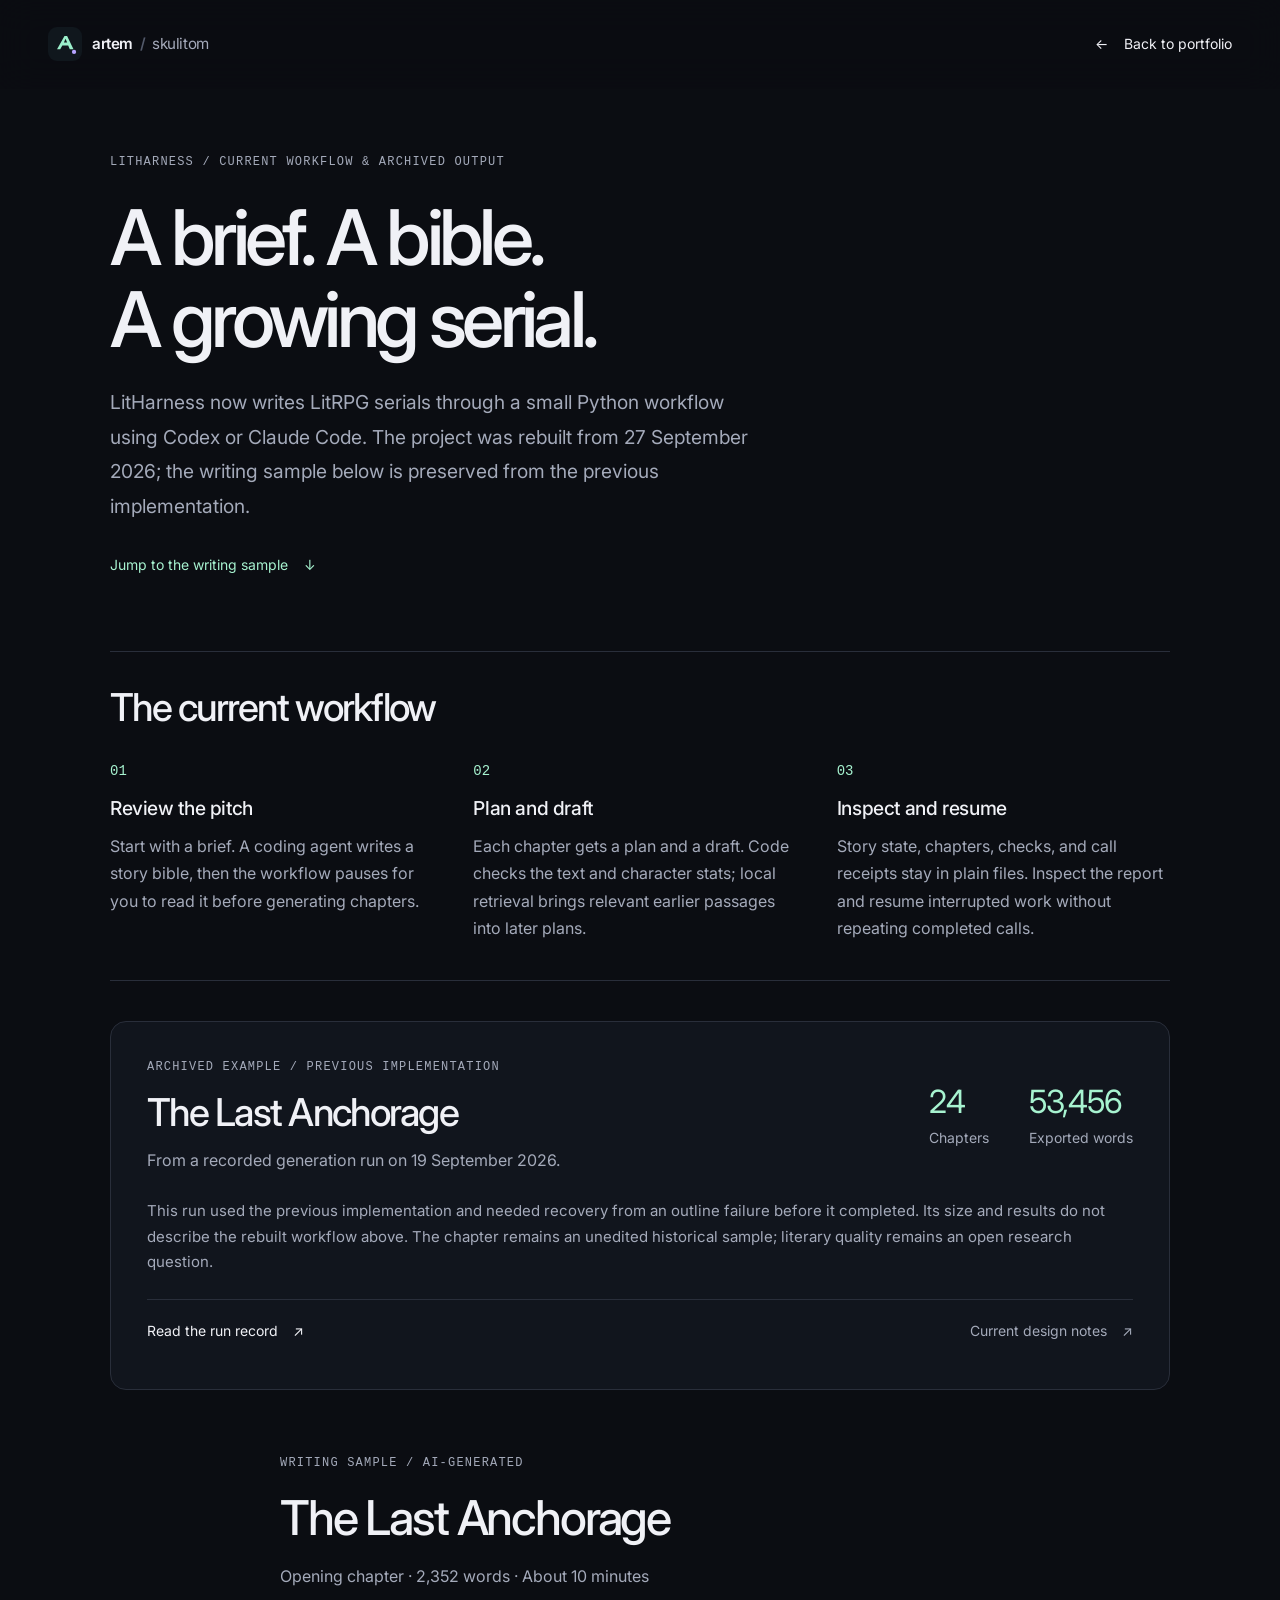
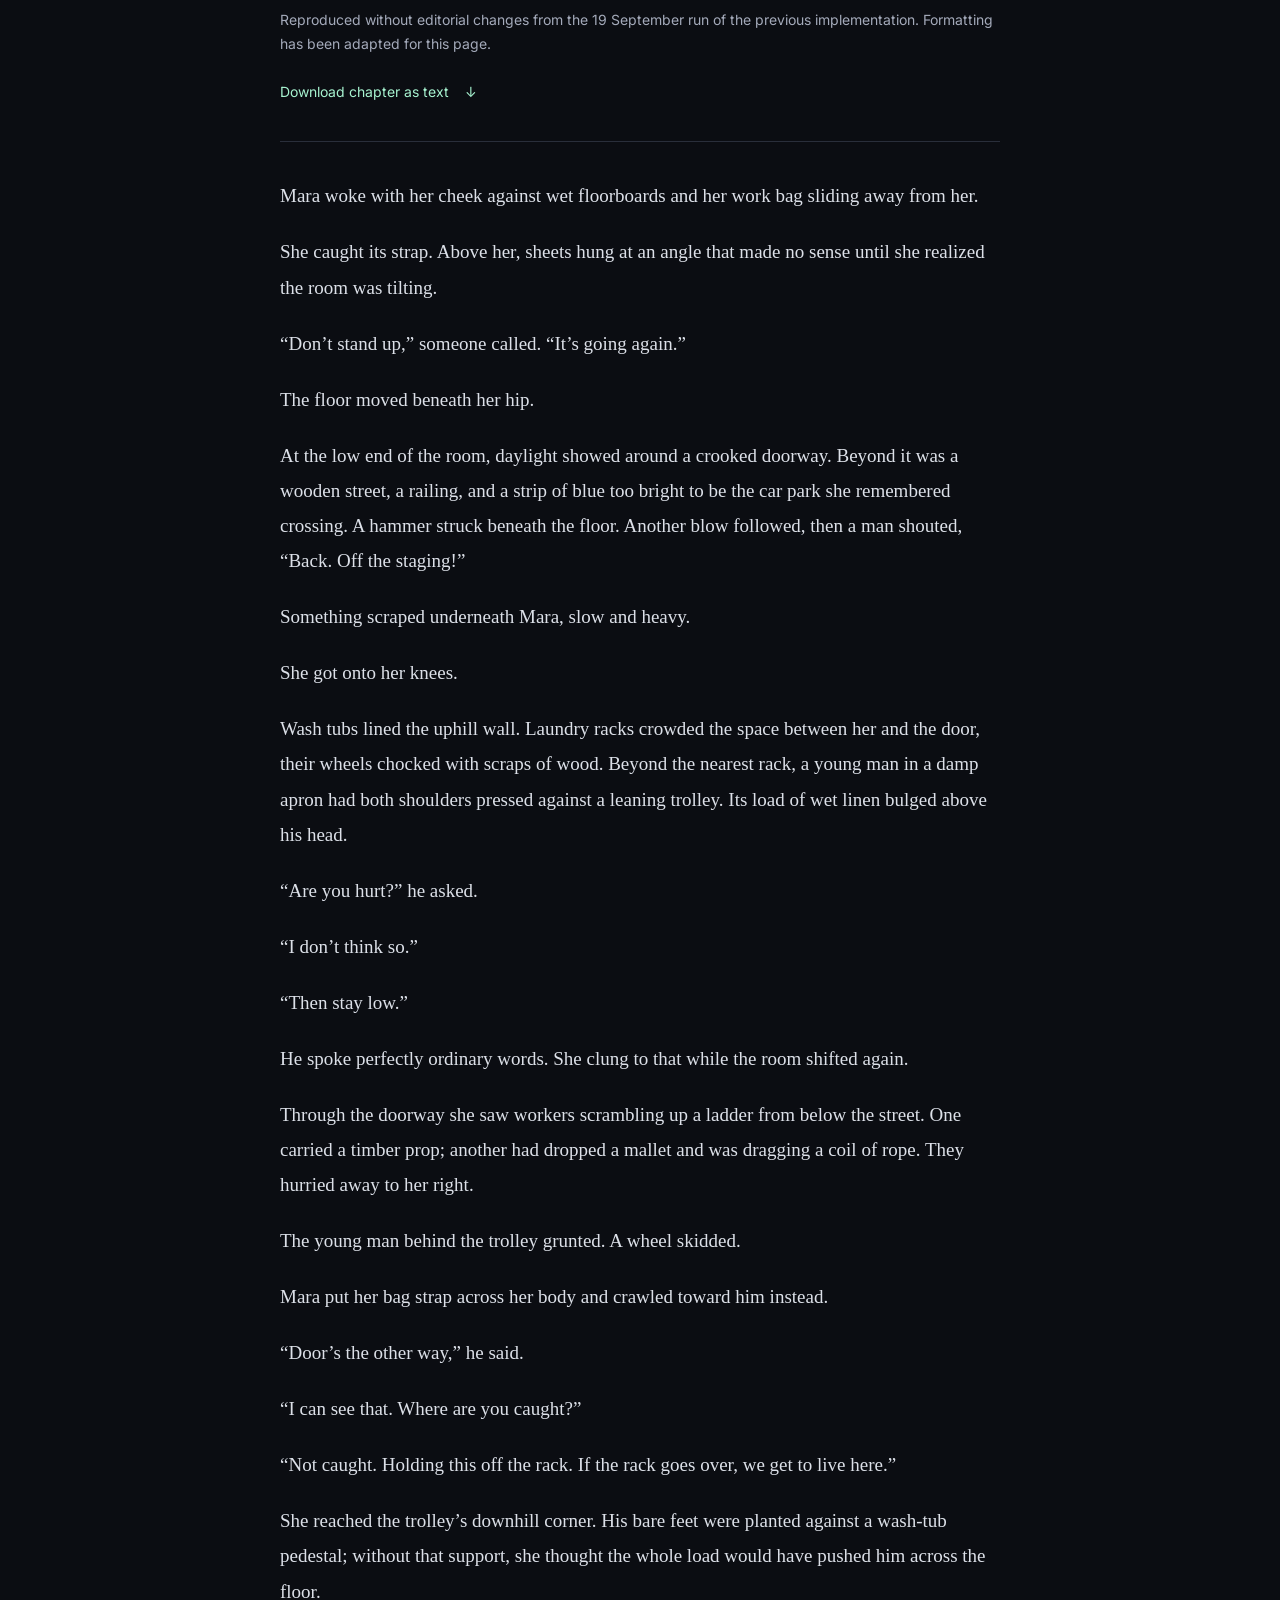
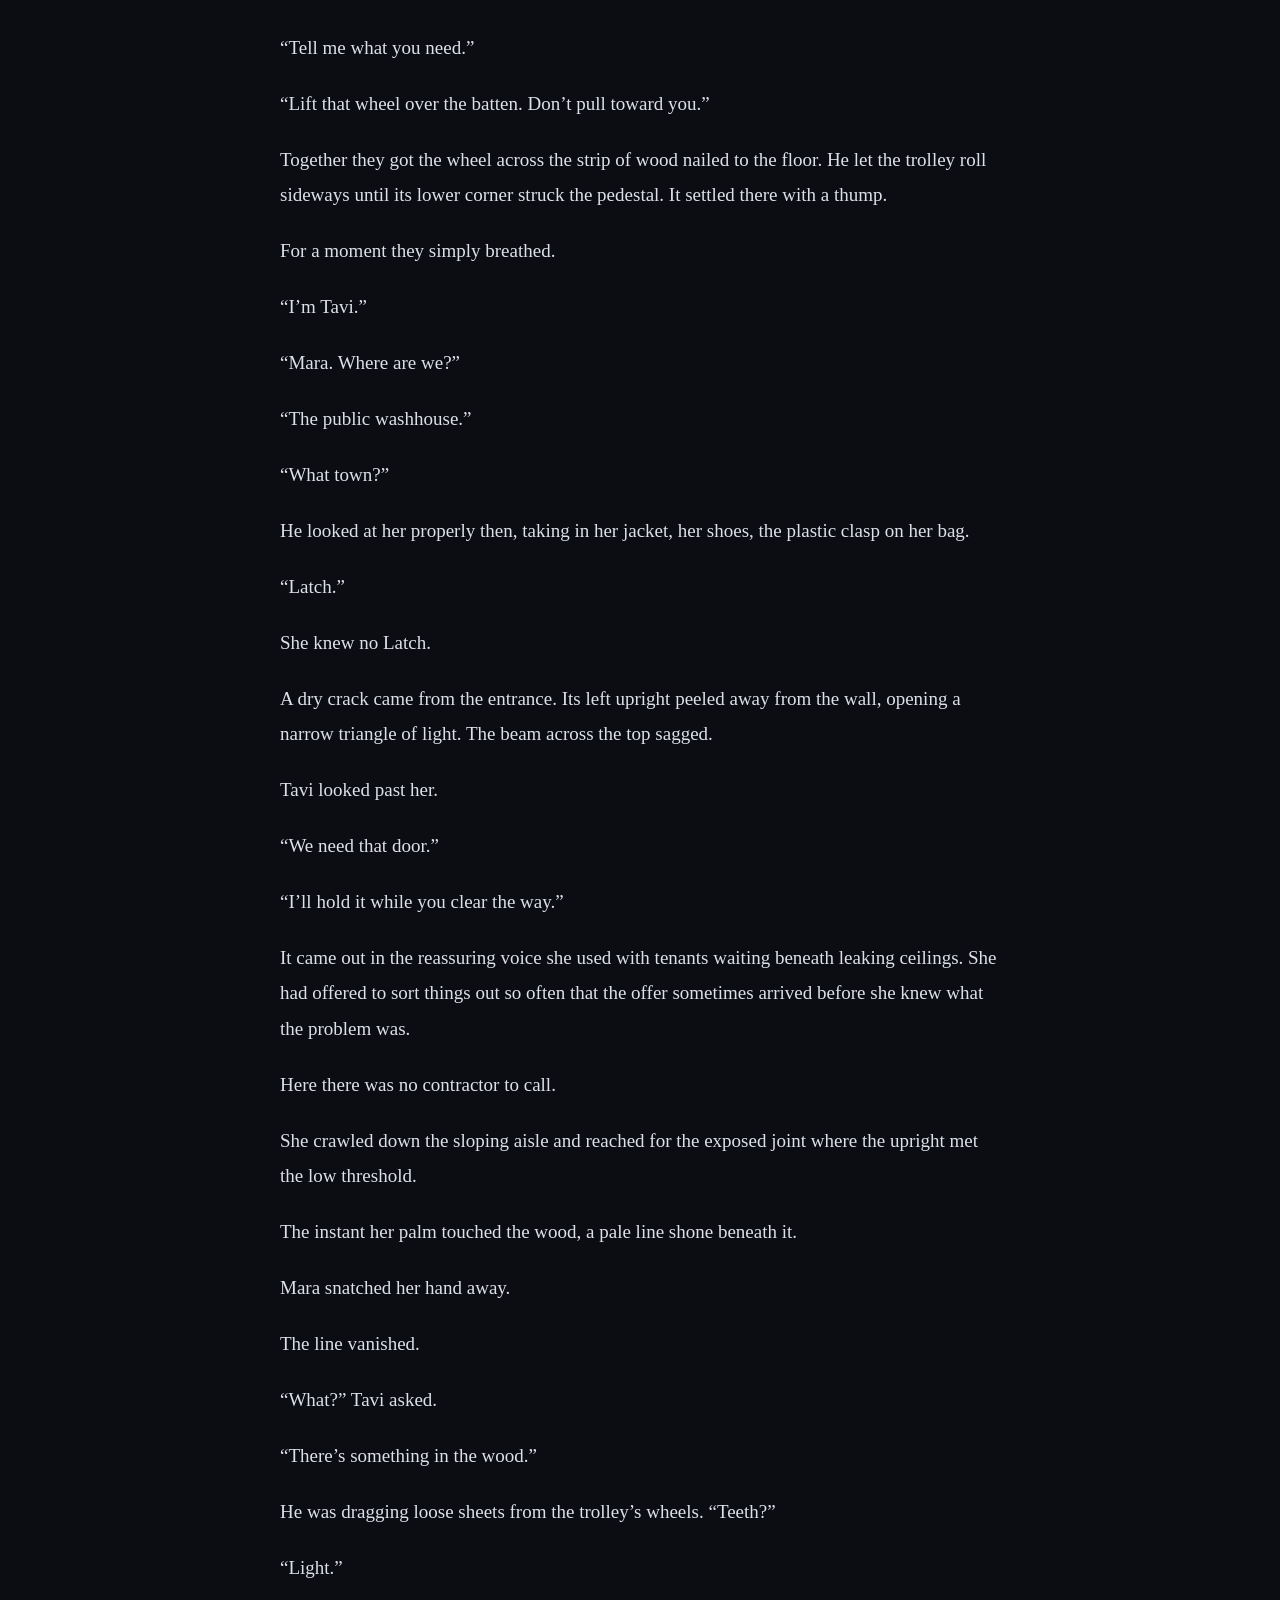
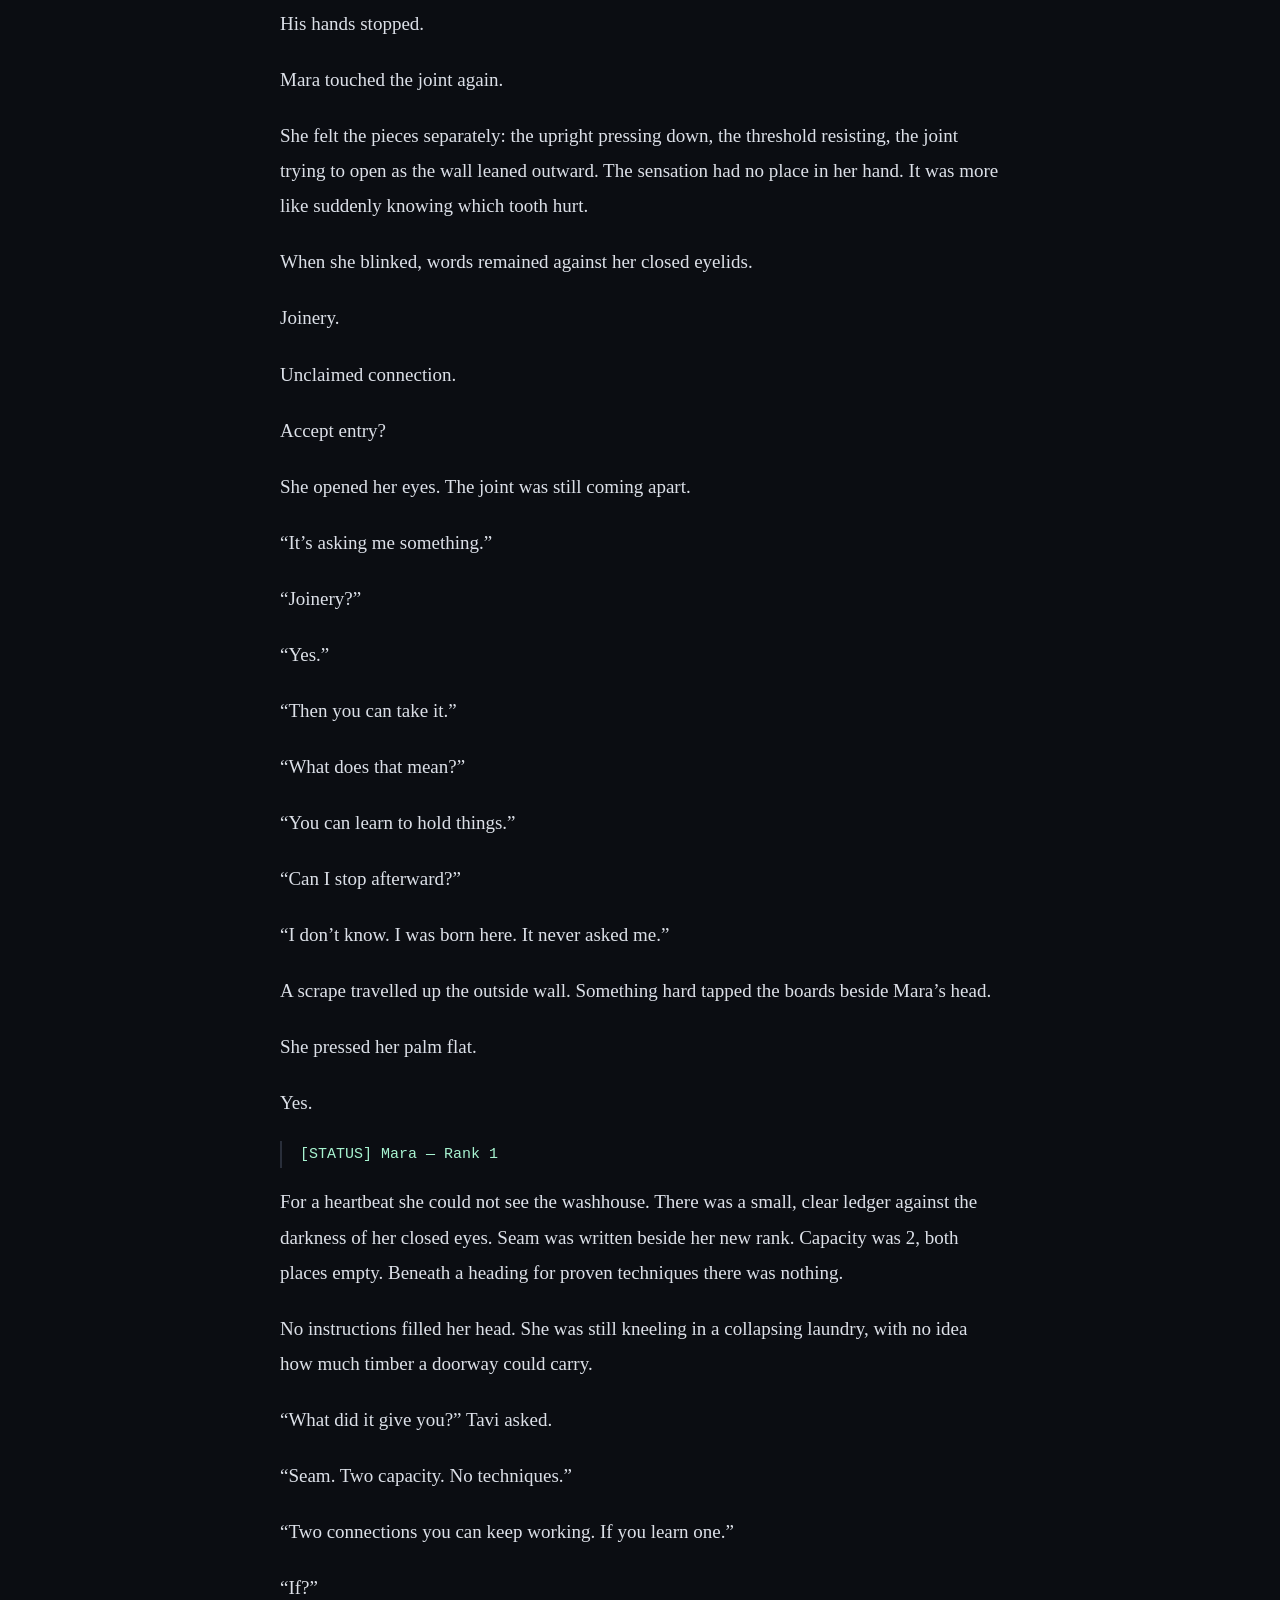
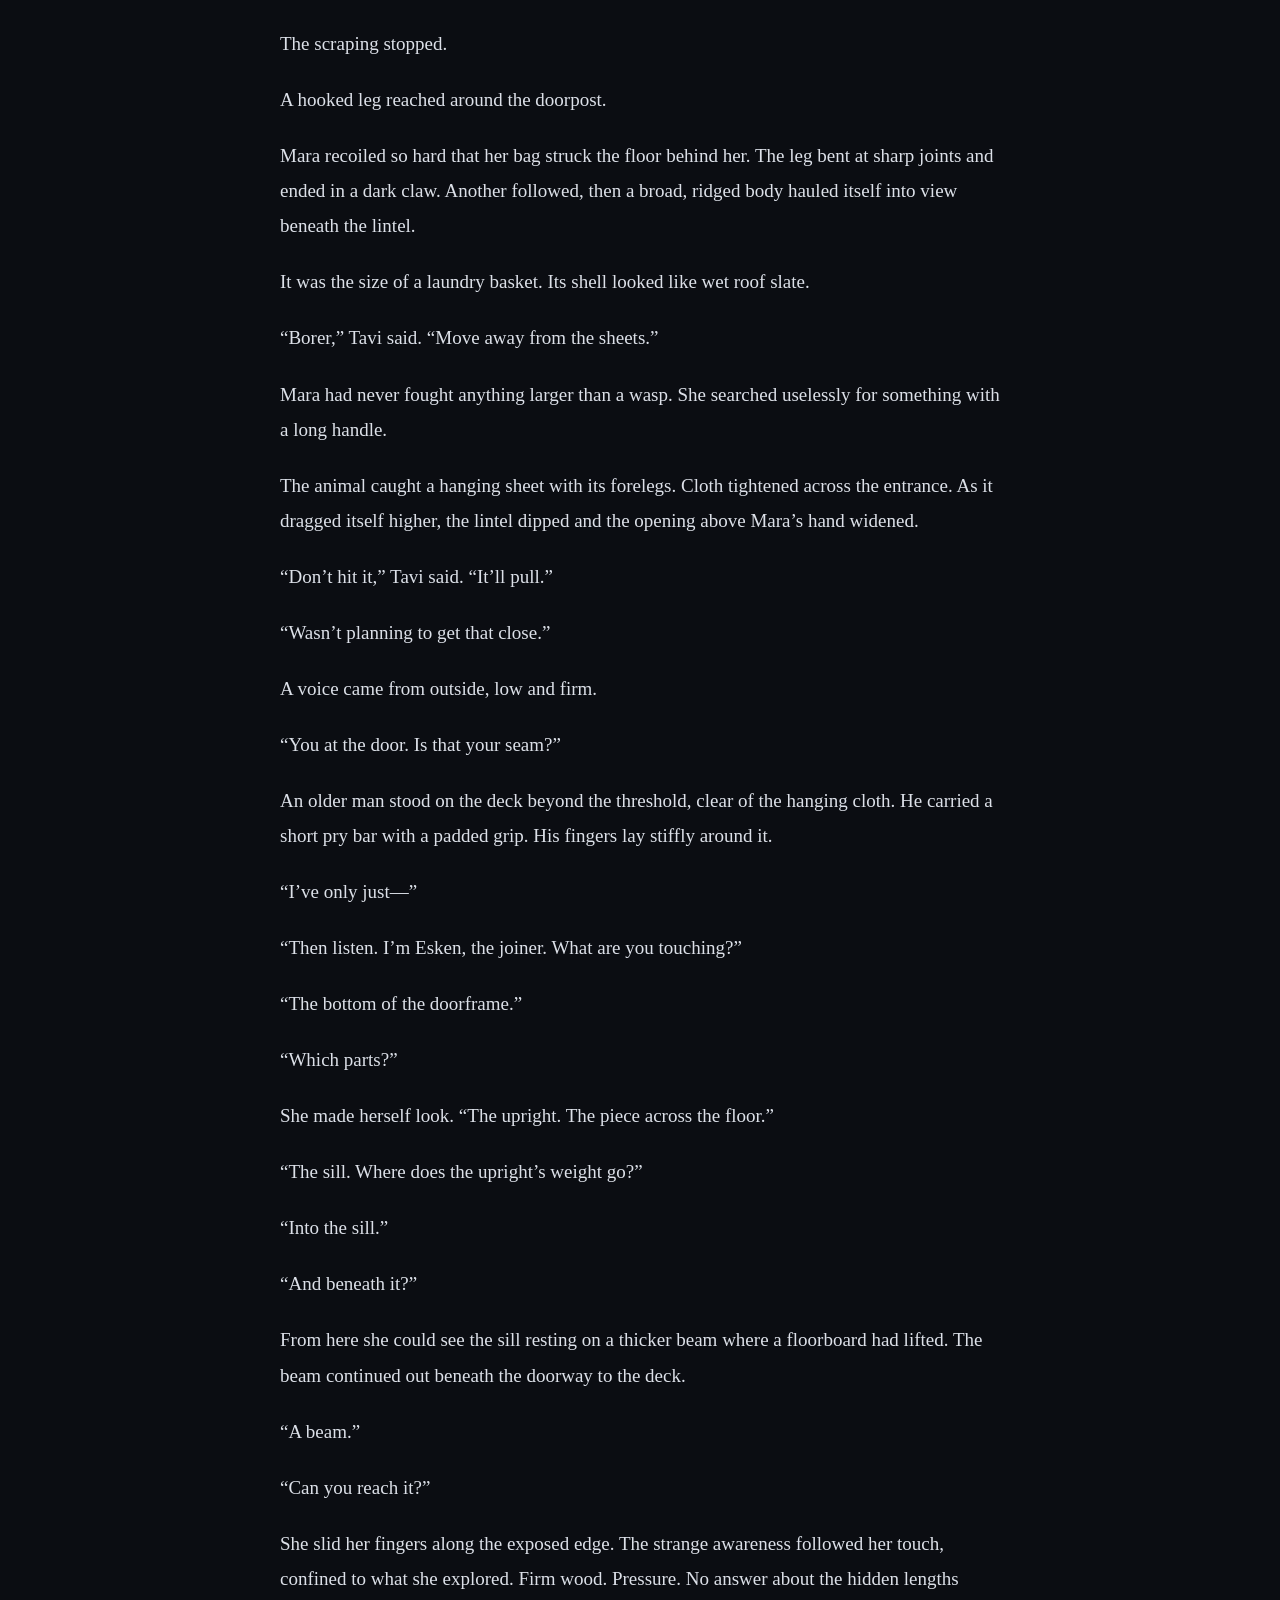
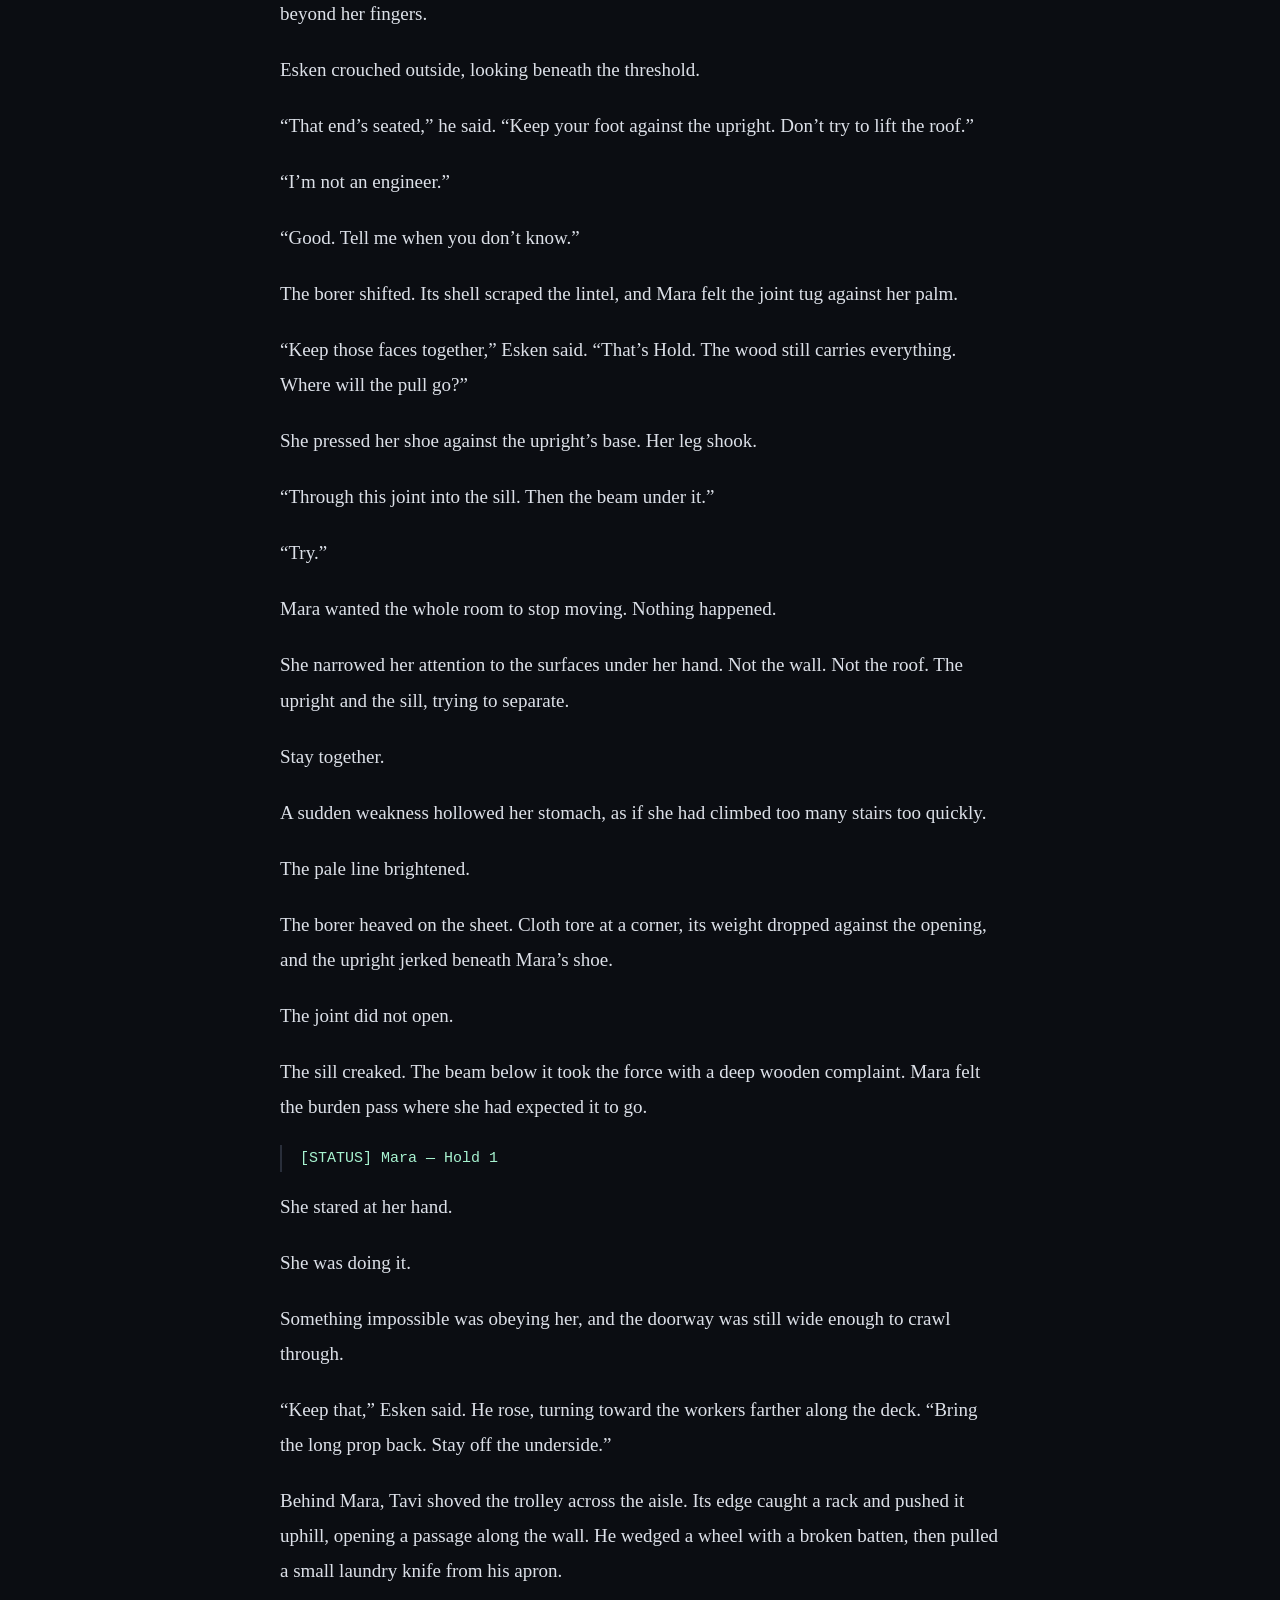
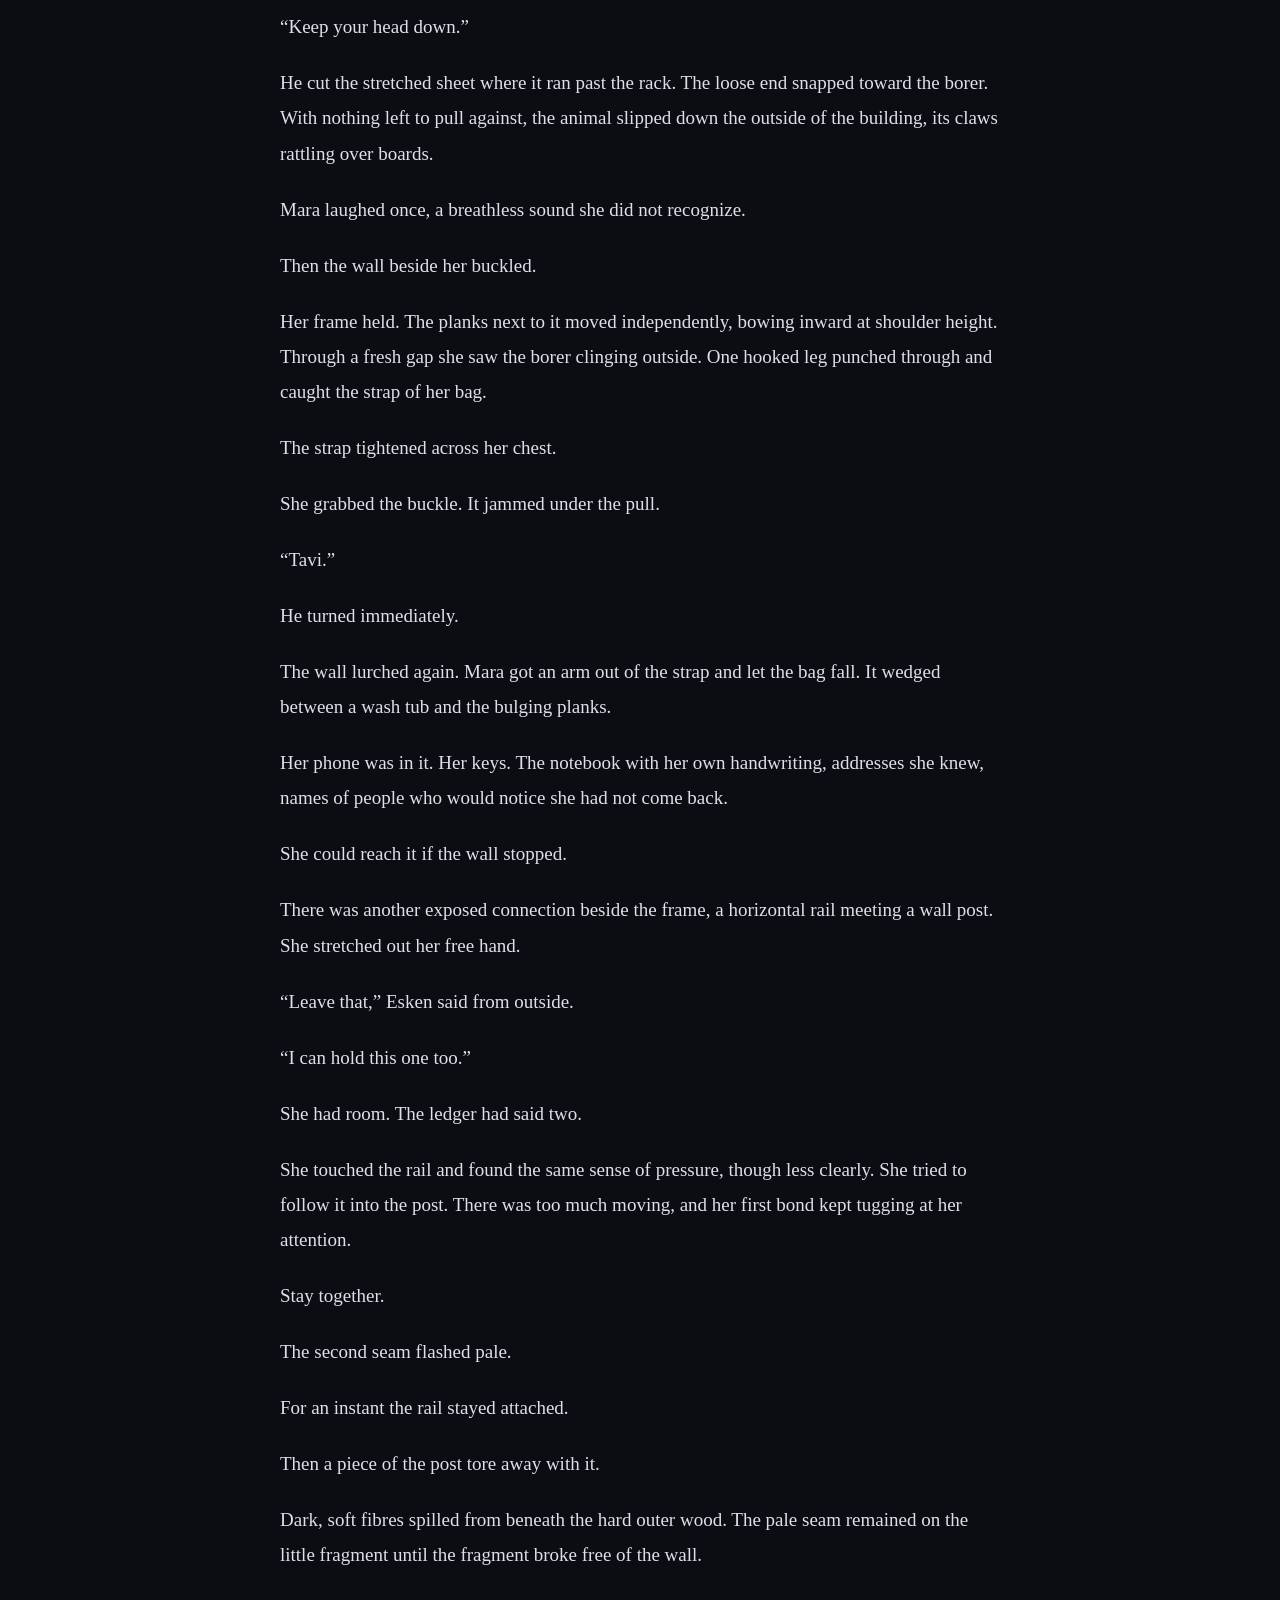
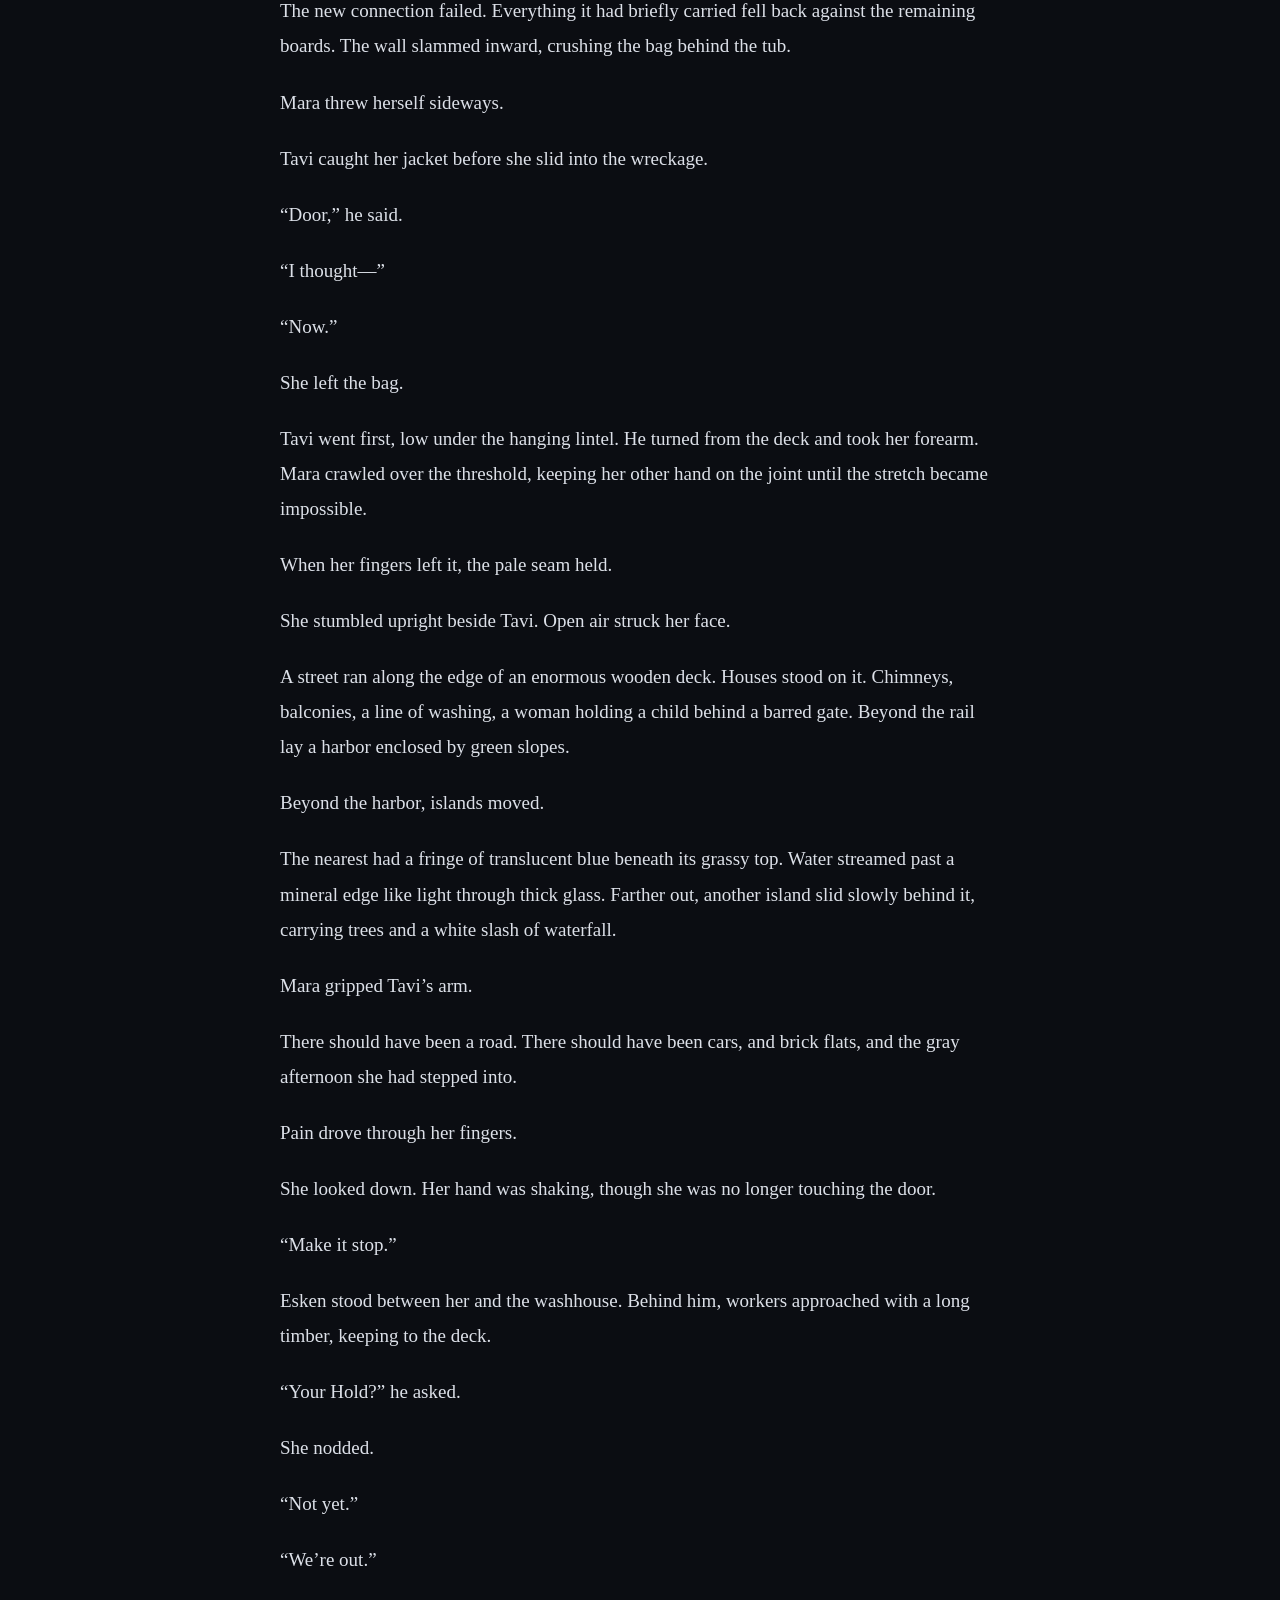
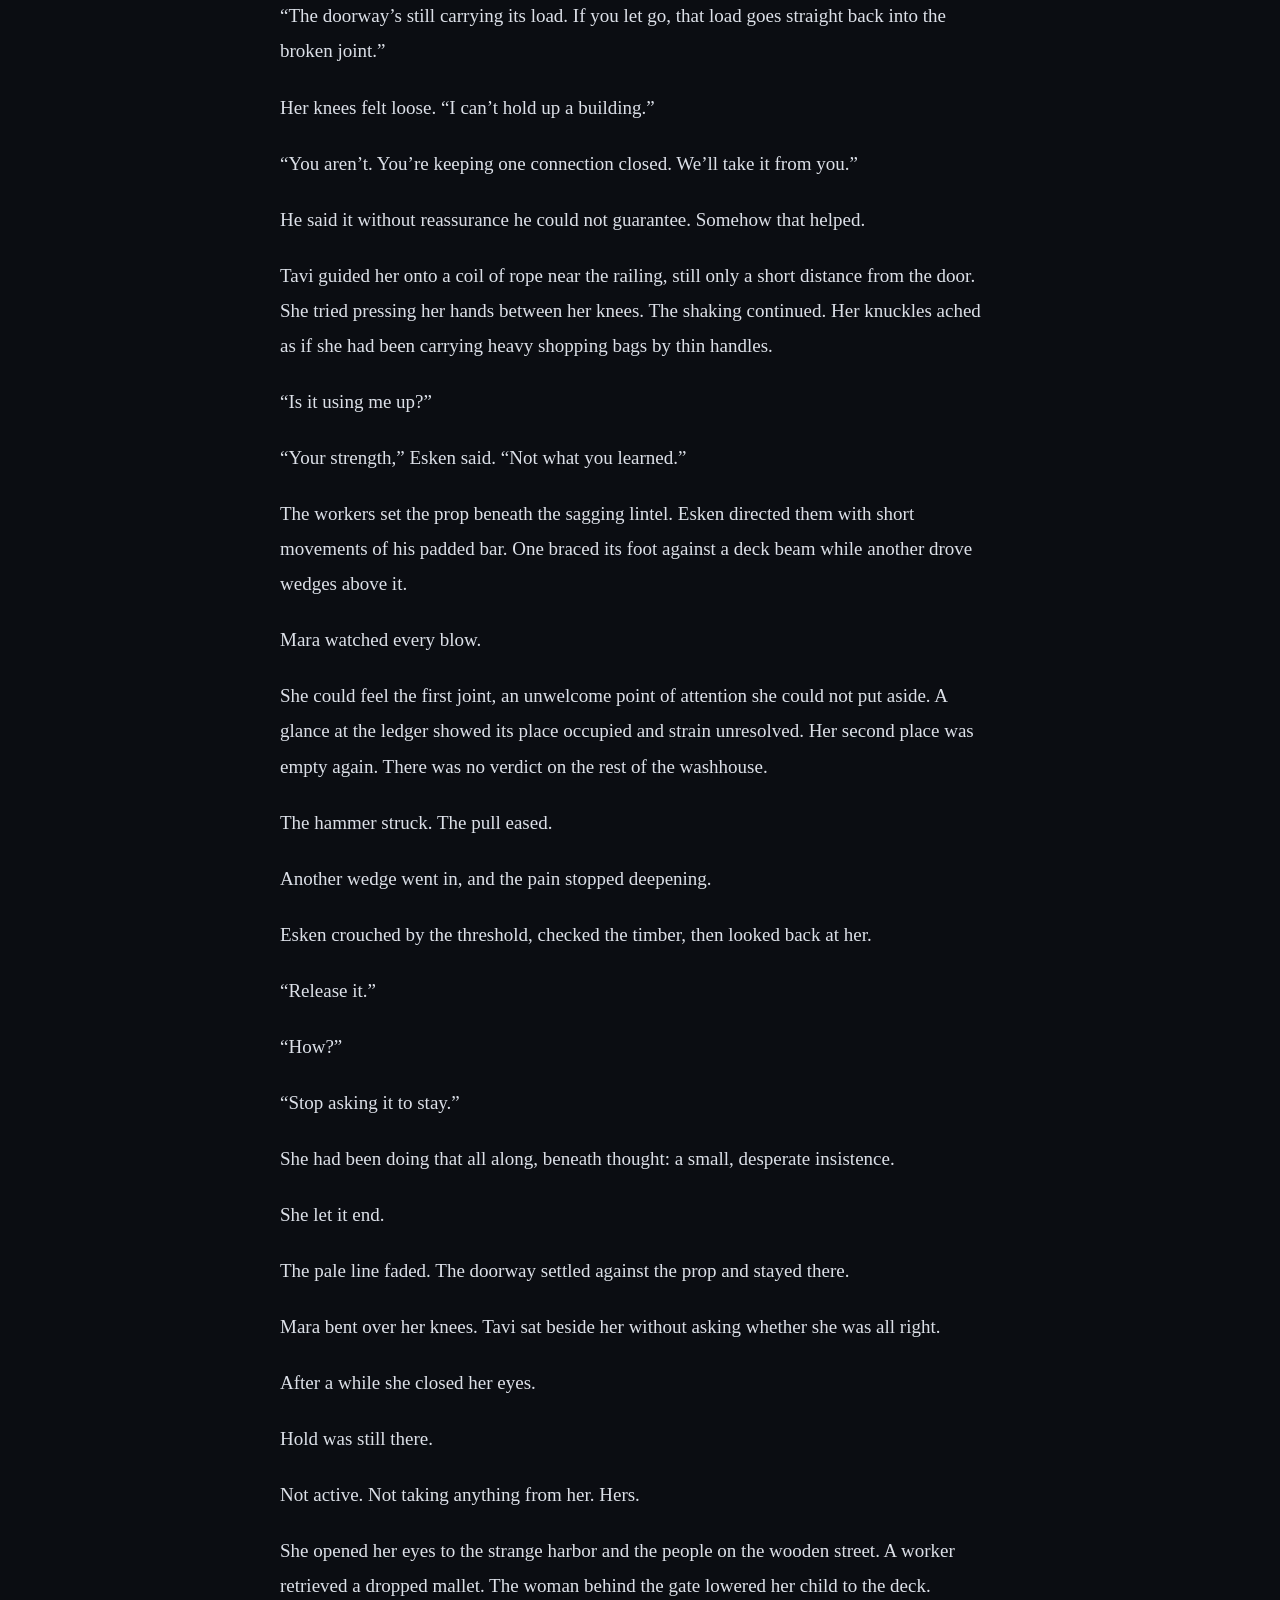
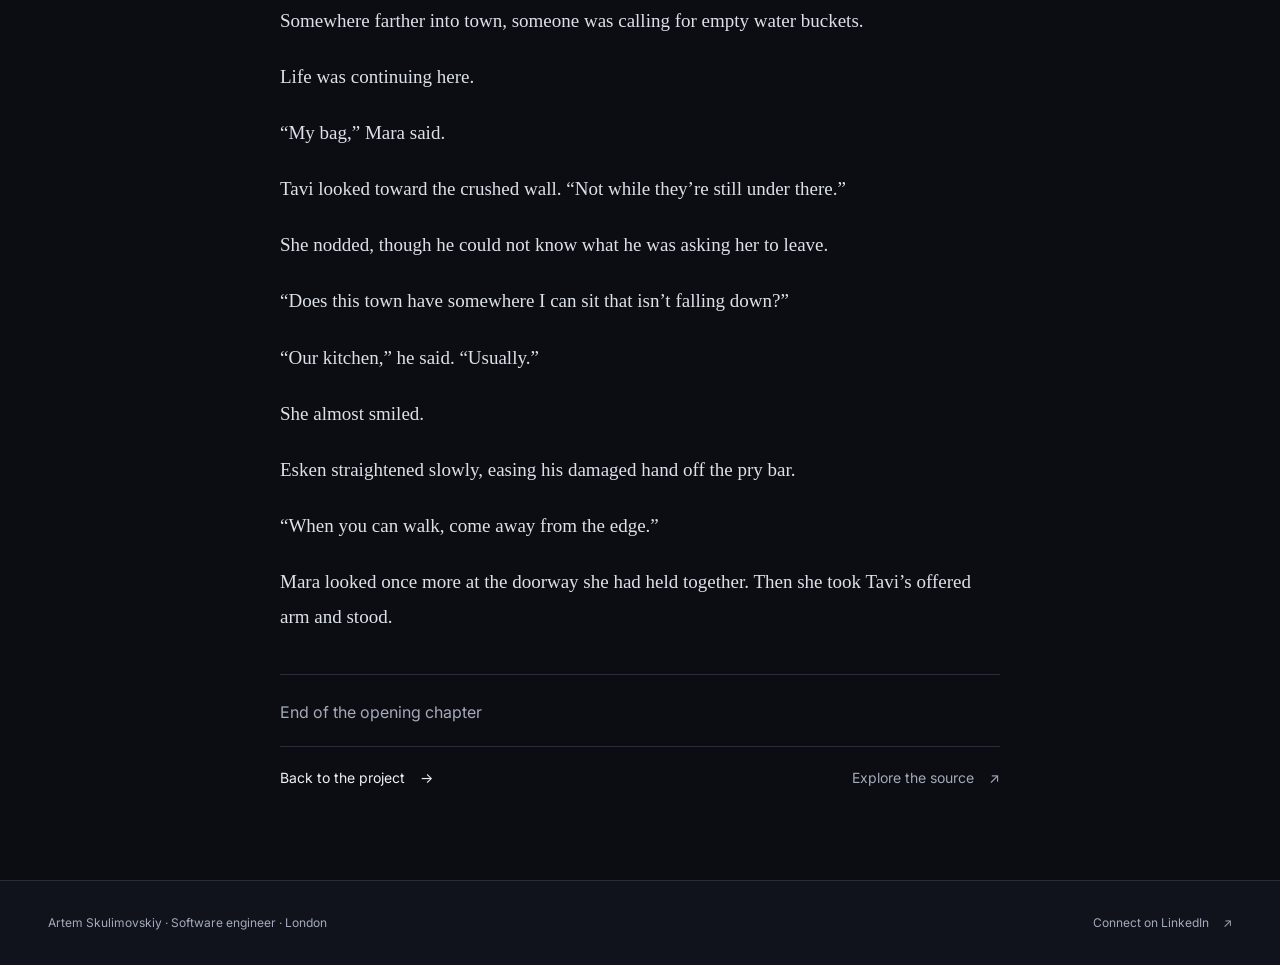
==== commit 96526f73: "Refresh portfolio projects and distinguish archived LitHarness output" ====
--- a/litharness.html
+++ b/litharness.html
@@ -4,12 +4,12 @@
 <meta charset="utf-8"/>
 <meta name="viewport" content="width=device-width, initial-scale=1"/>
 <meta name="theme-color" content="#0b0d12"/>
-<title>LitHarness — Walkthrough &amp; Writing Sample | Artem Skulimovskiy</title>
-<meta name="description" content="See how LitHarness turns a story idea into a manuscript, then read the opening chapter of The Last Anchorage from a recorded generation run."/>
+<title>LitHarness — Current Workflow &amp; Archived Sample | Artem Skulimovskiy</title>
+<meta name="description" content="Explore the current LitRPG chapter workflow, then read an archived opening chapter from the previous LitHarness implementation, recorded on 19 September 2026."/>
 <link rel="canonical" href="https://skulitom.github.io/litharness.html"/>
 <meta property="og:type" content="article"/>
-<meta property="og:title" content="LitHarness — From a story idea to a book"/>
-<meta property="og:description" content="A short walkthrough and an unedited opening chapter from a recorded LitHarness run."/>
+<meta property="og:title" content="LitHarness — A brief, a bible, a serial"/>
+<meta property="og:description" content="The current chapter workflow and an unedited sample from the previous implementation, recorded on 19 September 2026."/>
 <meta property="og:url" content="https://skulitom.github.io/litharness.html"/>
 <meta property="og:image" content="https://skulitom.github.io/assets/litharness.webp"/>
 <meta property="og:image:alt" content="LitHarness artwork: a constellation dragon emerging from an open book."/>
@@ -26,27 +26,27 @@
 </div></header>
 <main id="sample-main" class="case-study wrap" tabindex="-1">
 <section class="case-intro" aria-labelledby="case-title">
-<p class="eyebrow">LitHarness / A recorded example</p>
-<h1 id="case-title" class="case-title">From a story idea<br/>to a book.</h1>
-<p class="case-lead">LitHarness plans, writes, and checks long-form fiction. Here’s how the workflow fits together, followed by real output you can read.</p>
+<p class="eyebrow">LitHarness / Current workflow &amp; archived output</p>
+<h1 id="case-title" class="case-title">A brief. A bible.<br/>A growing serial.</h1>
+<p class="case-lead">LitHarness now writes LitRPG serials through a small Python workflow using Codex or Claude Code. The project was rebuilt from 27 September 2026; the writing sample below is preserved from the previous implementation.</p>
 <a class="text-link" href="#chapter">Jump to the writing sample <span aria-hidden="true">↓</span></a>
 </section>
 <section class="walkthrough" aria-labelledby="walkthrough-title">
-<h2 id="walkthrough-title">How it works</h2>
+<h2 id="walkthrough-title">The current workflow</h2>
 <ol class="walkthrough-steps">
-<li><span class="step-number" aria-hidden="true">01</span><h3>Build the world</h3><p>Start with a story idea. Agents develop the setting, characters, and an outline for the opening arc.</p></li>
-<li><span class="step-number" aria-hidden="true">02</span><h3>Write and check</h3><p>Agents draft chapters, check continuity, and carry the story’s events and open promises forward.</p></li>
-<li><span class="step-number" aria-hidden="true">03</span><h3>Keep and export</h3><p>Accepted revisions and decisions are saved. The growing manuscript can be exported for reading.</p></li>
+<li><span class="step-number" aria-hidden="true">01</span><h3>Review the pitch</h3><p>Start with a brief. A coding agent writes a story bible, then the workflow pauses for you to read it before generating chapters.</p></li>
+<li><span class="step-number" aria-hidden="true">02</span><h3>Plan and draft</h3><p>Each chapter gets a plan and a draft. Code checks the text and character stats; local retrieval brings relevant earlier passages into later plans.</p></li>
+<li><span class="step-number" aria-hidden="true">03</span><h3>Inspect and resume</h3><p>Story state, chapters, checks, and call receipts stay in plain files. Inspect the report and resume interrupted work without repeating completed calls.</p></li>
 </ol>
 </section>
 <section class="run-example" aria-labelledby="run-title">
-<div><p class="eyebrow">The example below</p><h2 id="run-title">The Last Anchorage</h2><p>From a recorded generation run on <time datetime="2026-09-19">19 September 2026</time>.</p></div>
+<div><p class="eyebrow">Archived example / Previous implementation</p><h2 id="run-title">The Last Anchorage</h2><p>From a recorded generation run on <time datetime="2026-09-19">19 September 2026</time>.</p></div>
 <dl class="run-stats"><div><dt>Chapters</dt><dd>24</dd></div><div><dt>Exported words</dt><dd>53,456</dd></div></dl>
-<p class="run-context">This run needed recovery from an outline failure before it completed. It demonstrates a completed draft; literary quality and reliable unattended production remain open research questions.</p>
-<div class="project-links"><a href="https://github.com/skulitom/LitHarness/blob/526ab8266f33d16bff475625b0d19a698a53731e/research/quality-measurement/full-book-trial-20260919/RESULTS.md">Read the run record <span aria-hidden="true">↗</span></a><a href="https://github.com/skulitom/LitHarness/blob/main/RESEARCH.md">Research findings <span aria-hidden="true">↗</span></a></div>
+<p class="run-context">This run used the previous implementation and needed recovery from an outline failure before it completed. Its size and results do not describe the rebuilt workflow above. The chapter remains an unedited historical sample; literary quality remains an open research question.</p>
+<div class="project-links"><a href="https://github.com/skulitom/LitHarness/blob/526ab8266f33d16bff475625b0d19a698a53731e/research/quality-measurement/full-book-trial-20260919/RESULTS.md">Read the run record <span aria-hidden="true">↗</span></a><a href="https://github.com/skulitom/LitHarness/blob/main/LEARNINGS.md">Current design notes <span aria-hidden="true">↗</span></a></div>
 </section>
 <article class="reading-sample" id="chapter" aria-labelledby="chapter-title">
-<header class="chapter-heading"><p class="eyebrow">Writing sample / AI-generated</p><h2 id="chapter-title">The Last Anchorage</h2><p>Opening chapter · 2,352 words · About 10 minutes</p><p class="sample-origin">Reproduced without editorial changes from the recorded run. Formatting has been adapted for this page.</p><a class="text-link" href="assets/litharness/the-last-anchorage-chapter-1.txt" download>Download chapter as text <span aria-hidden="true">↓</span></a></header>
+<header class="chapter-heading"><p class="eyebrow">Writing sample / AI-generated</p><h2 id="chapter-title">The Last Anchorage</h2><p>Opening chapter · 2,352 words · About 10 minutes</p><p class="sample-origin">Reproduced without editorial changes from the 19 September run of the previous implementation. Formatting has been adapted for this page.</p><a class="text-link" href="assets/litharness/the-last-anchorage-chapter-1.txt" download>Download chapter as text <span aria-hidden="true">↓</span></a></header>
 <div class="chapter-prose">
 <p>Mara woke with her cheek against wet floorboards and her work bag sliding away from her.</p>
 <p>She caught its strap. Above her, sheets hung at an angle that made no sense until she realized the room was tilting.</p>
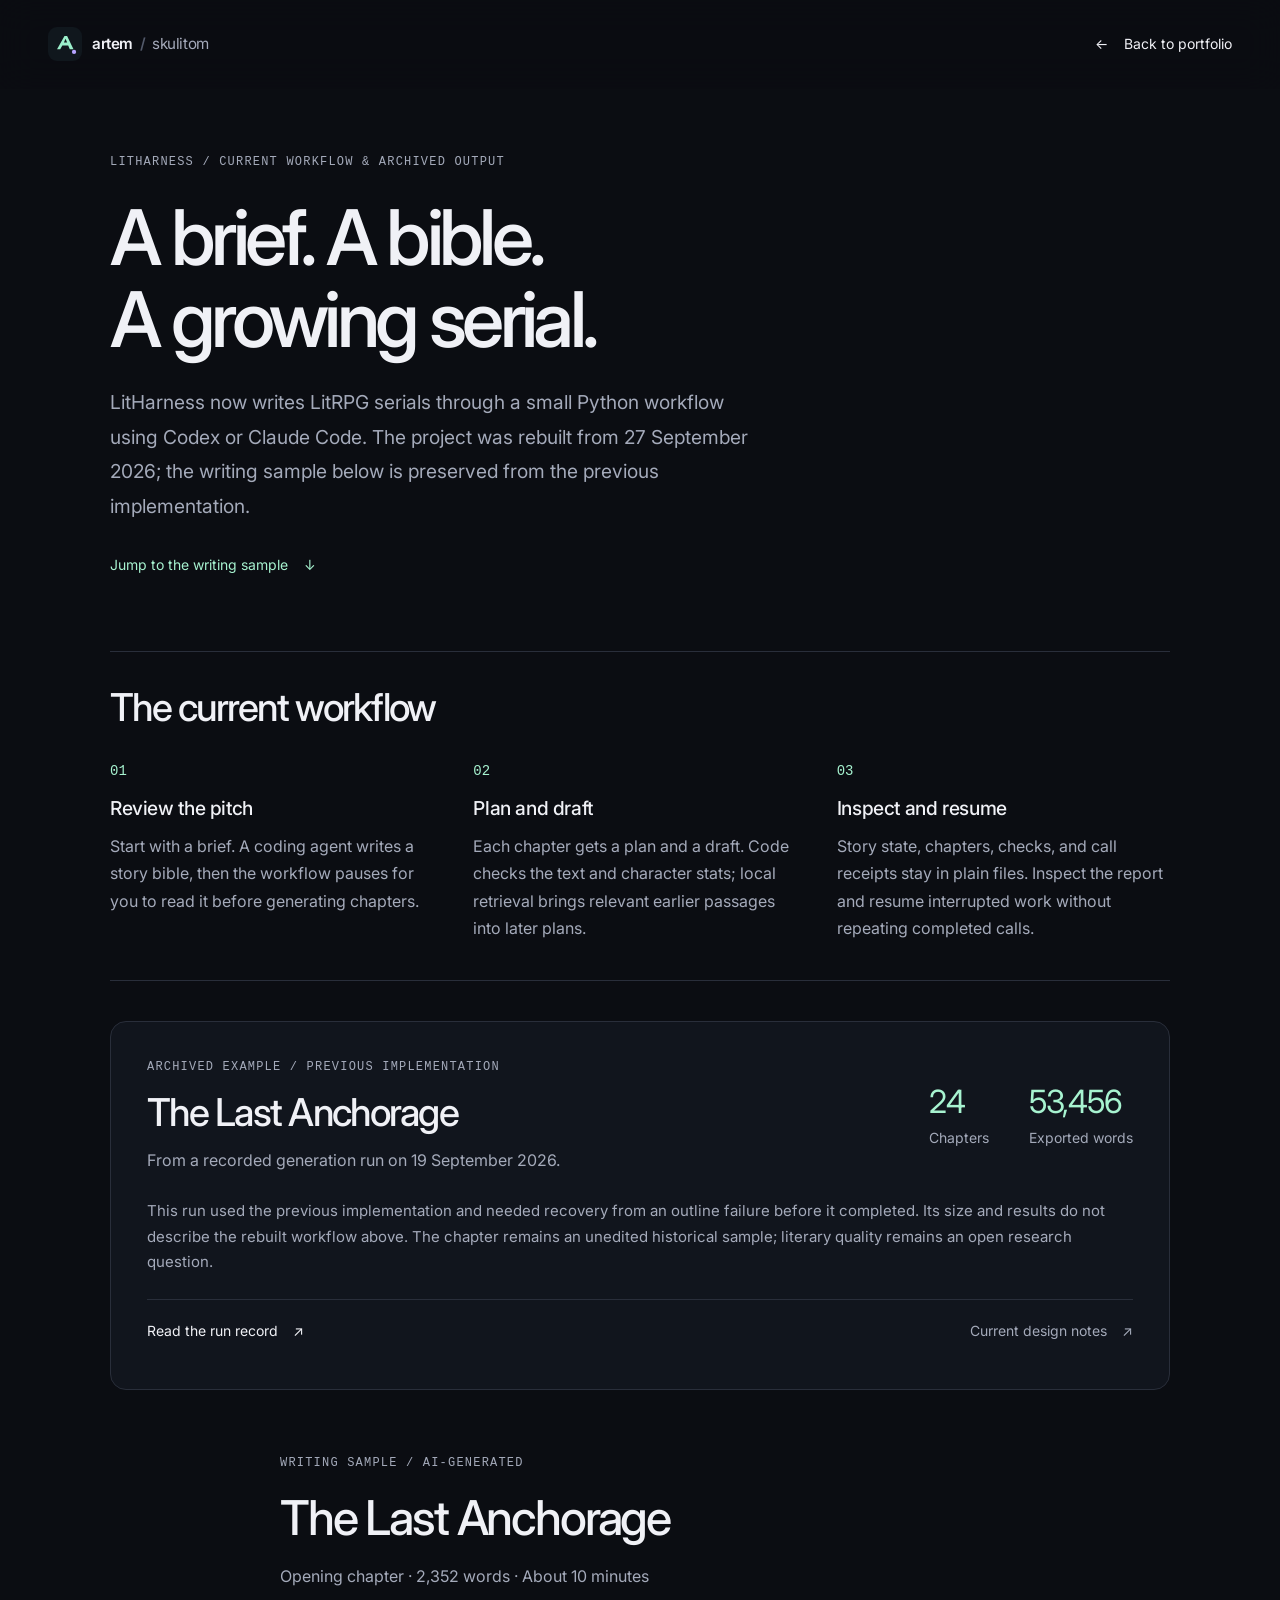
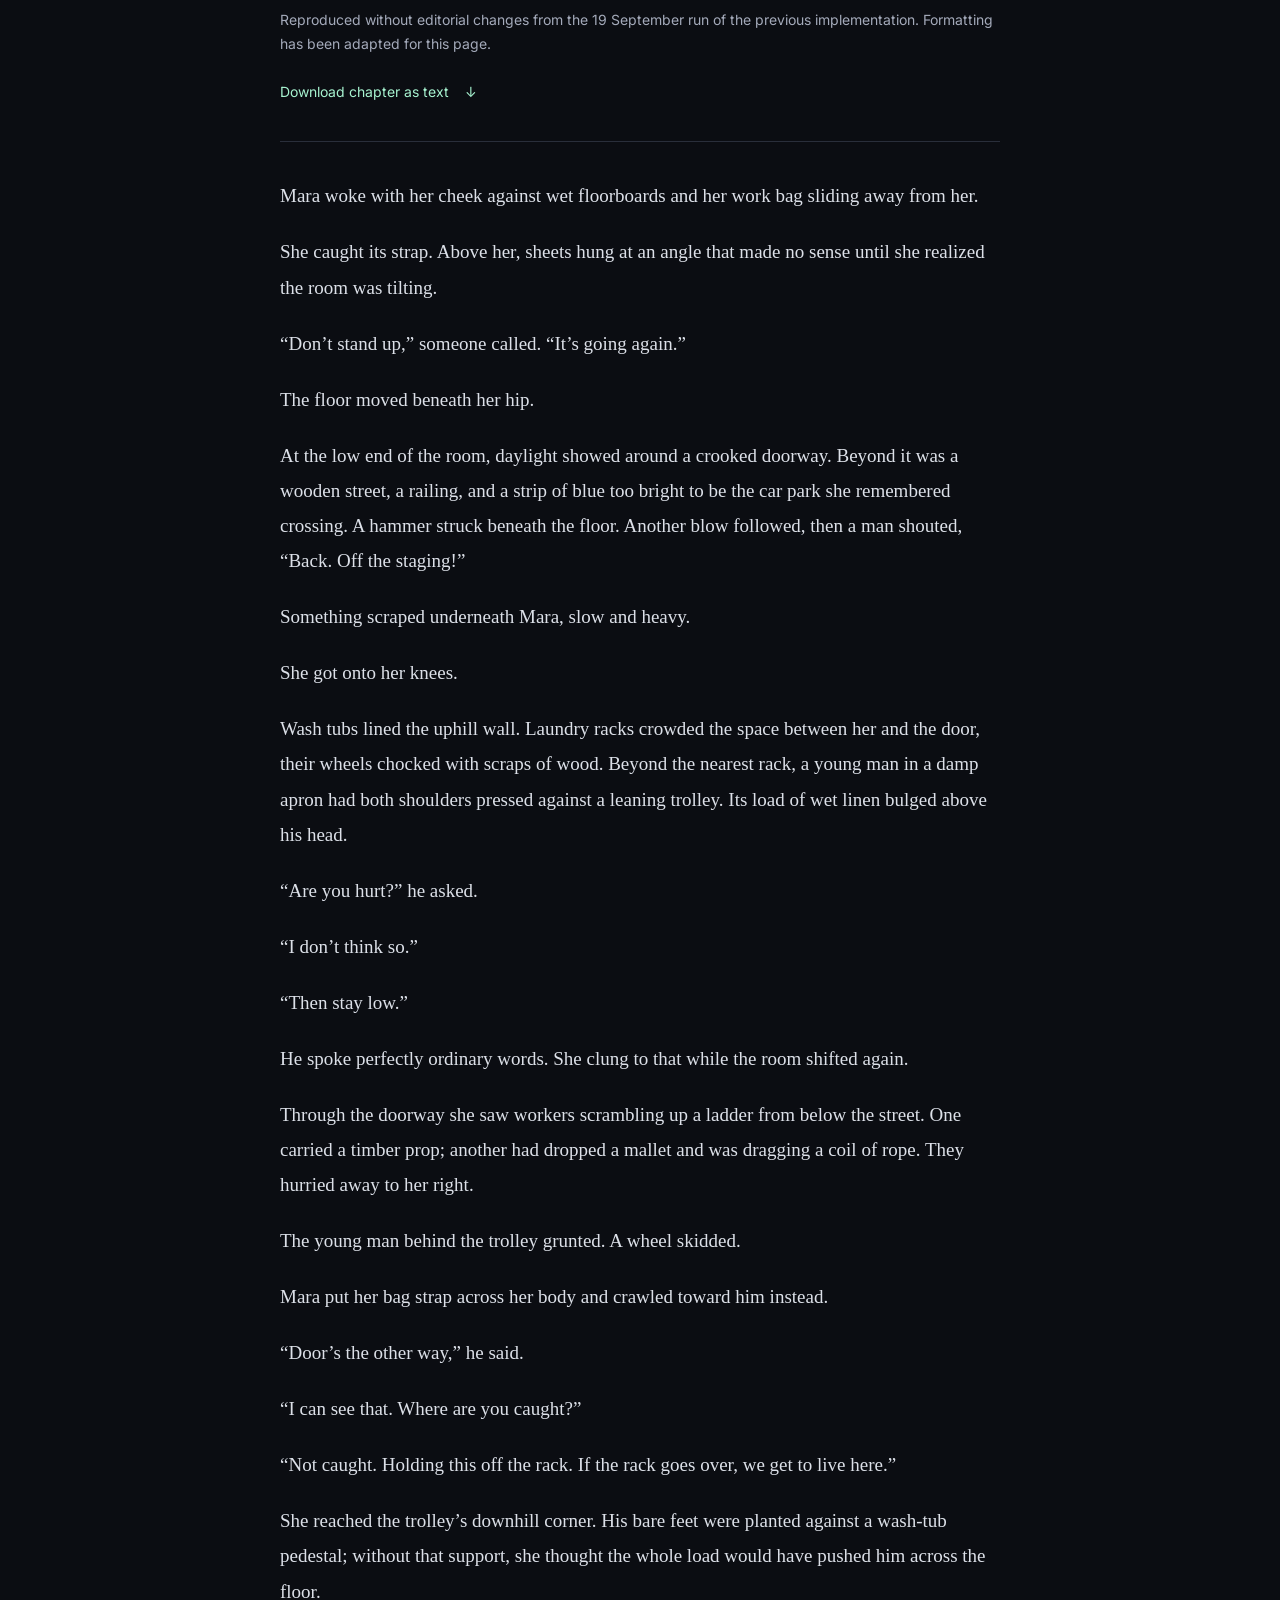
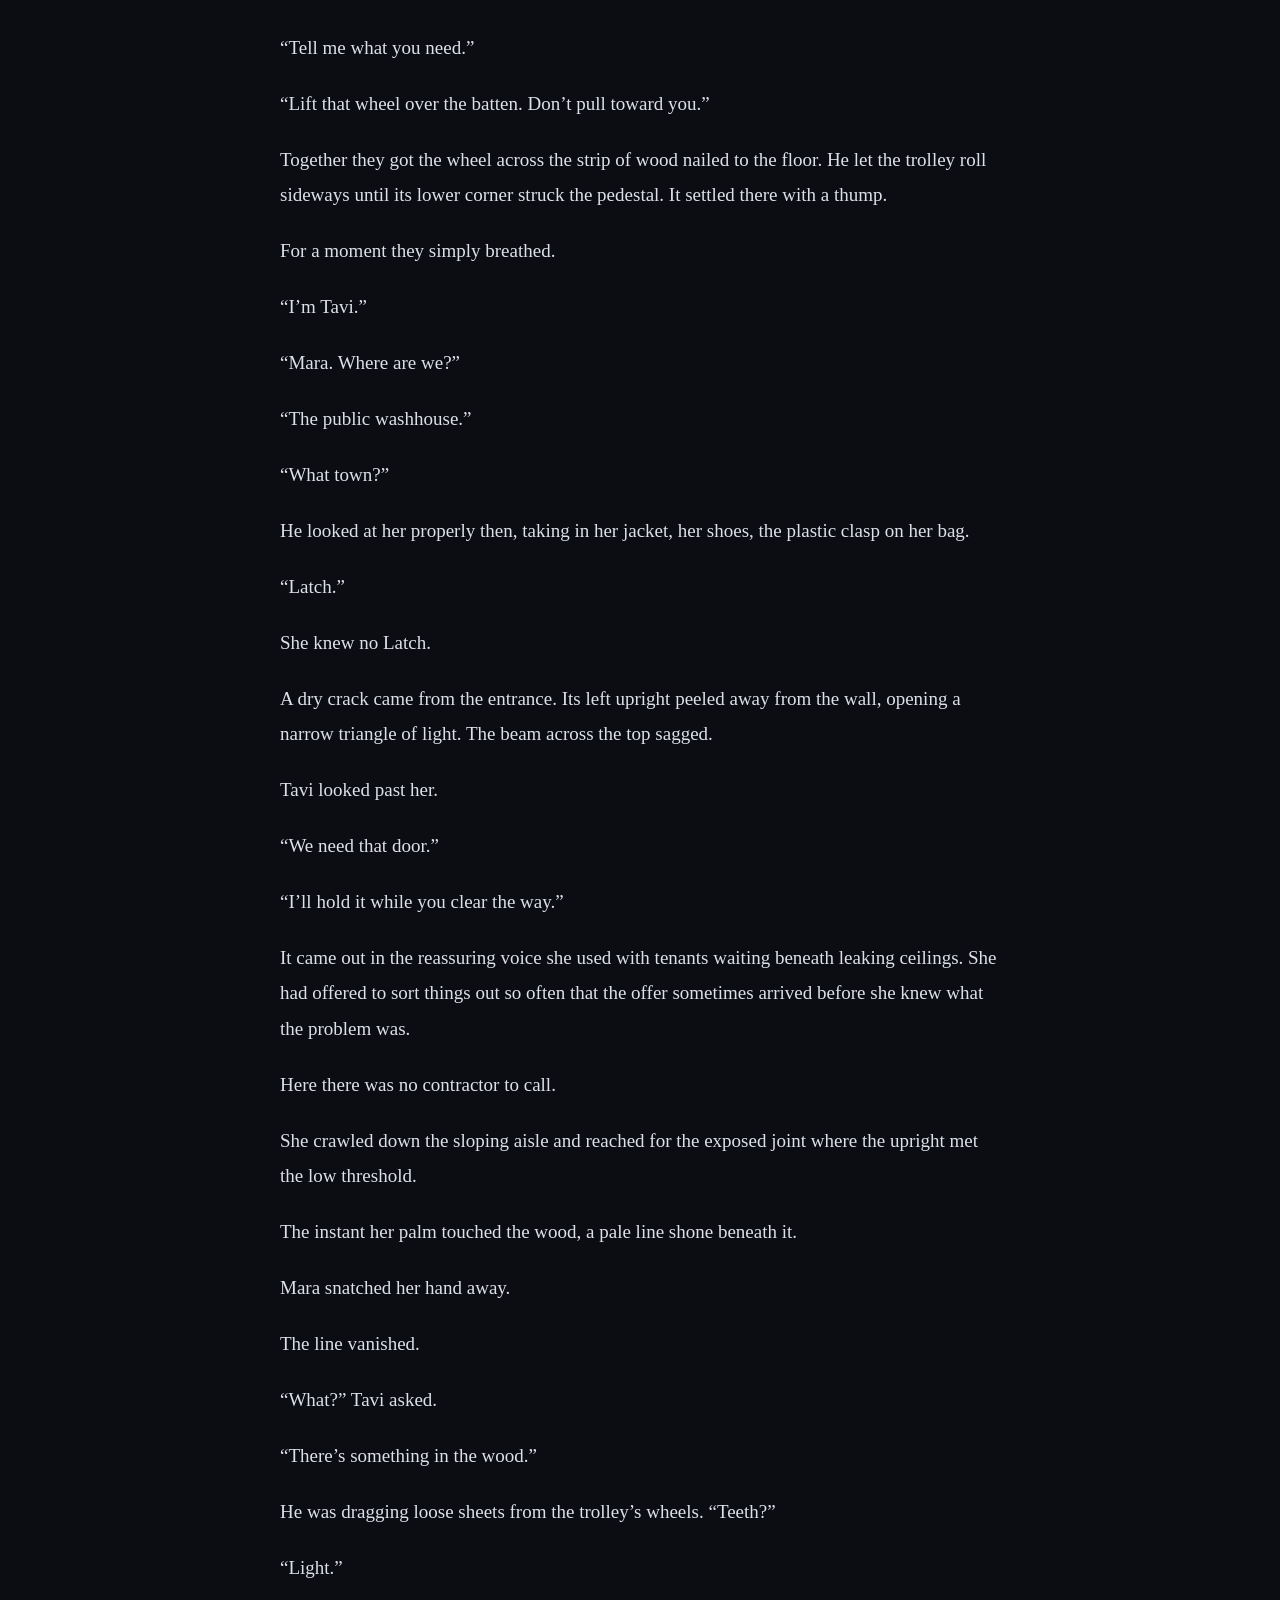
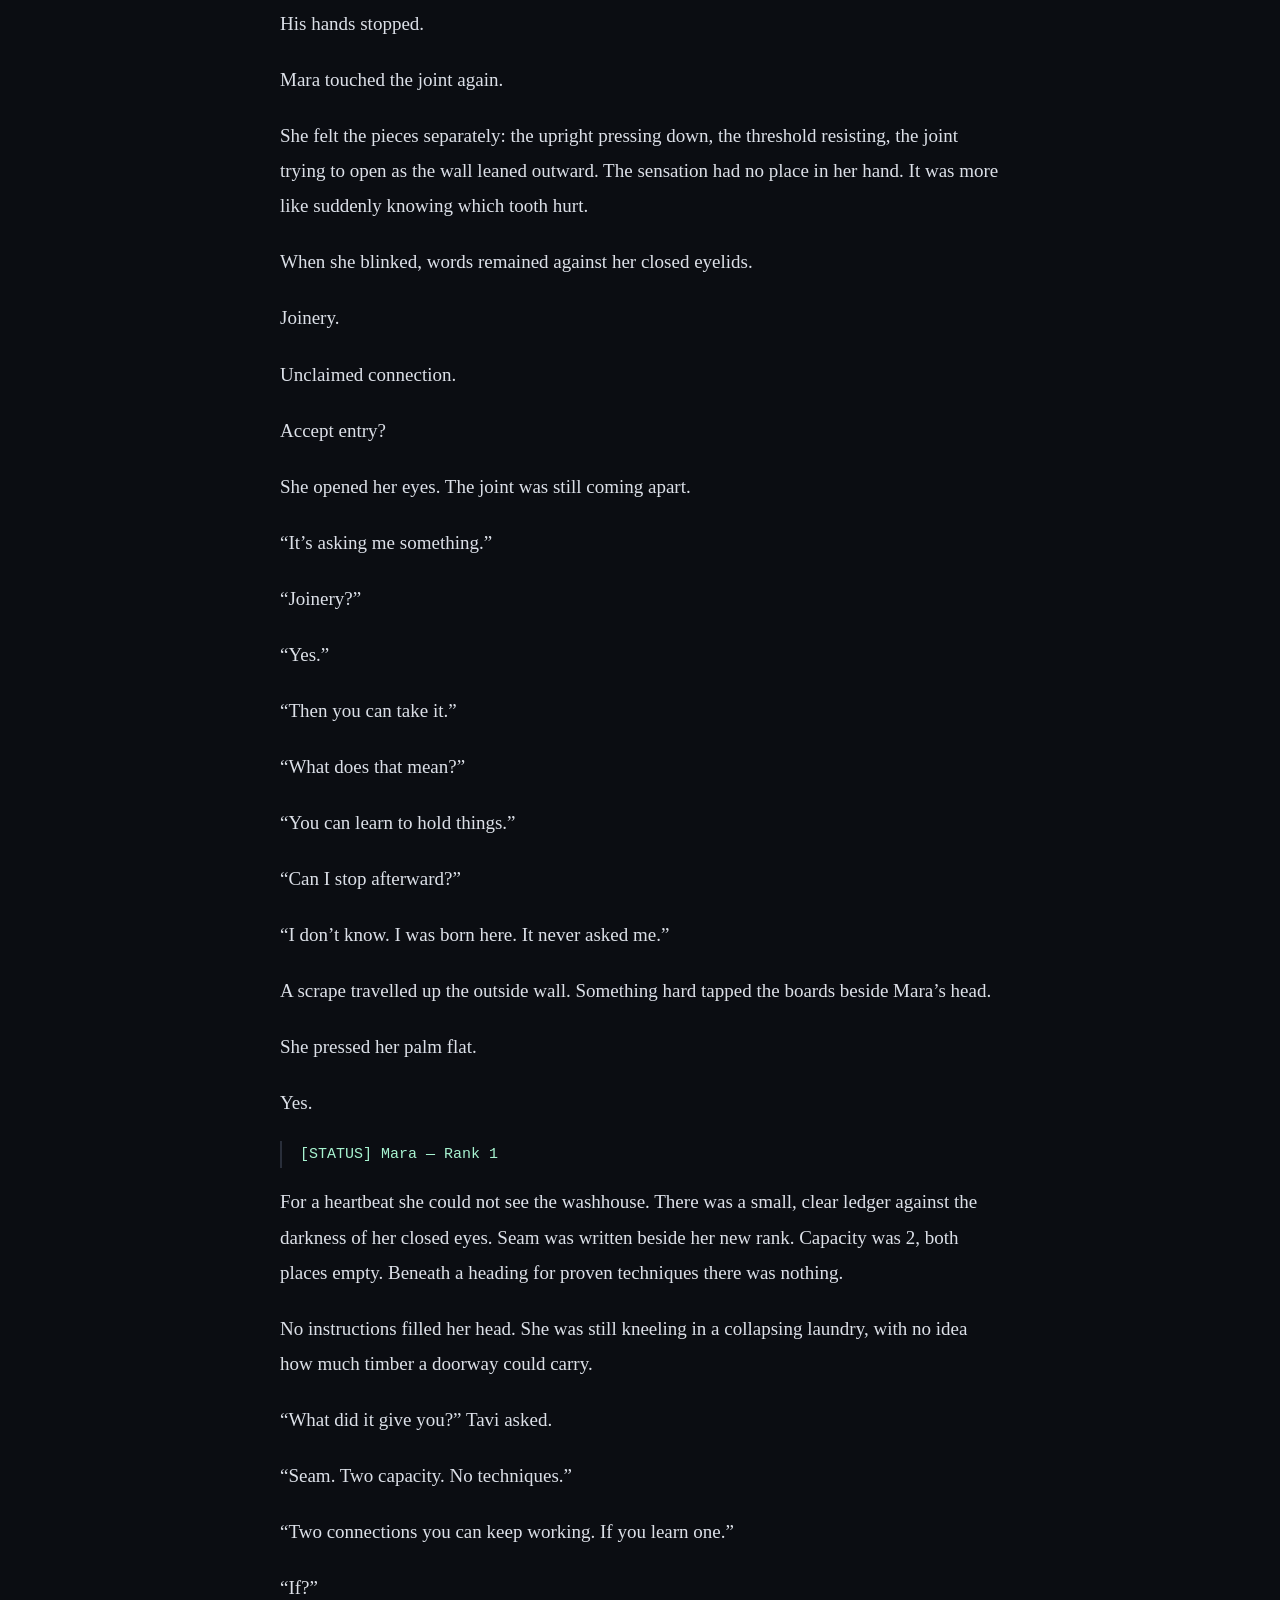
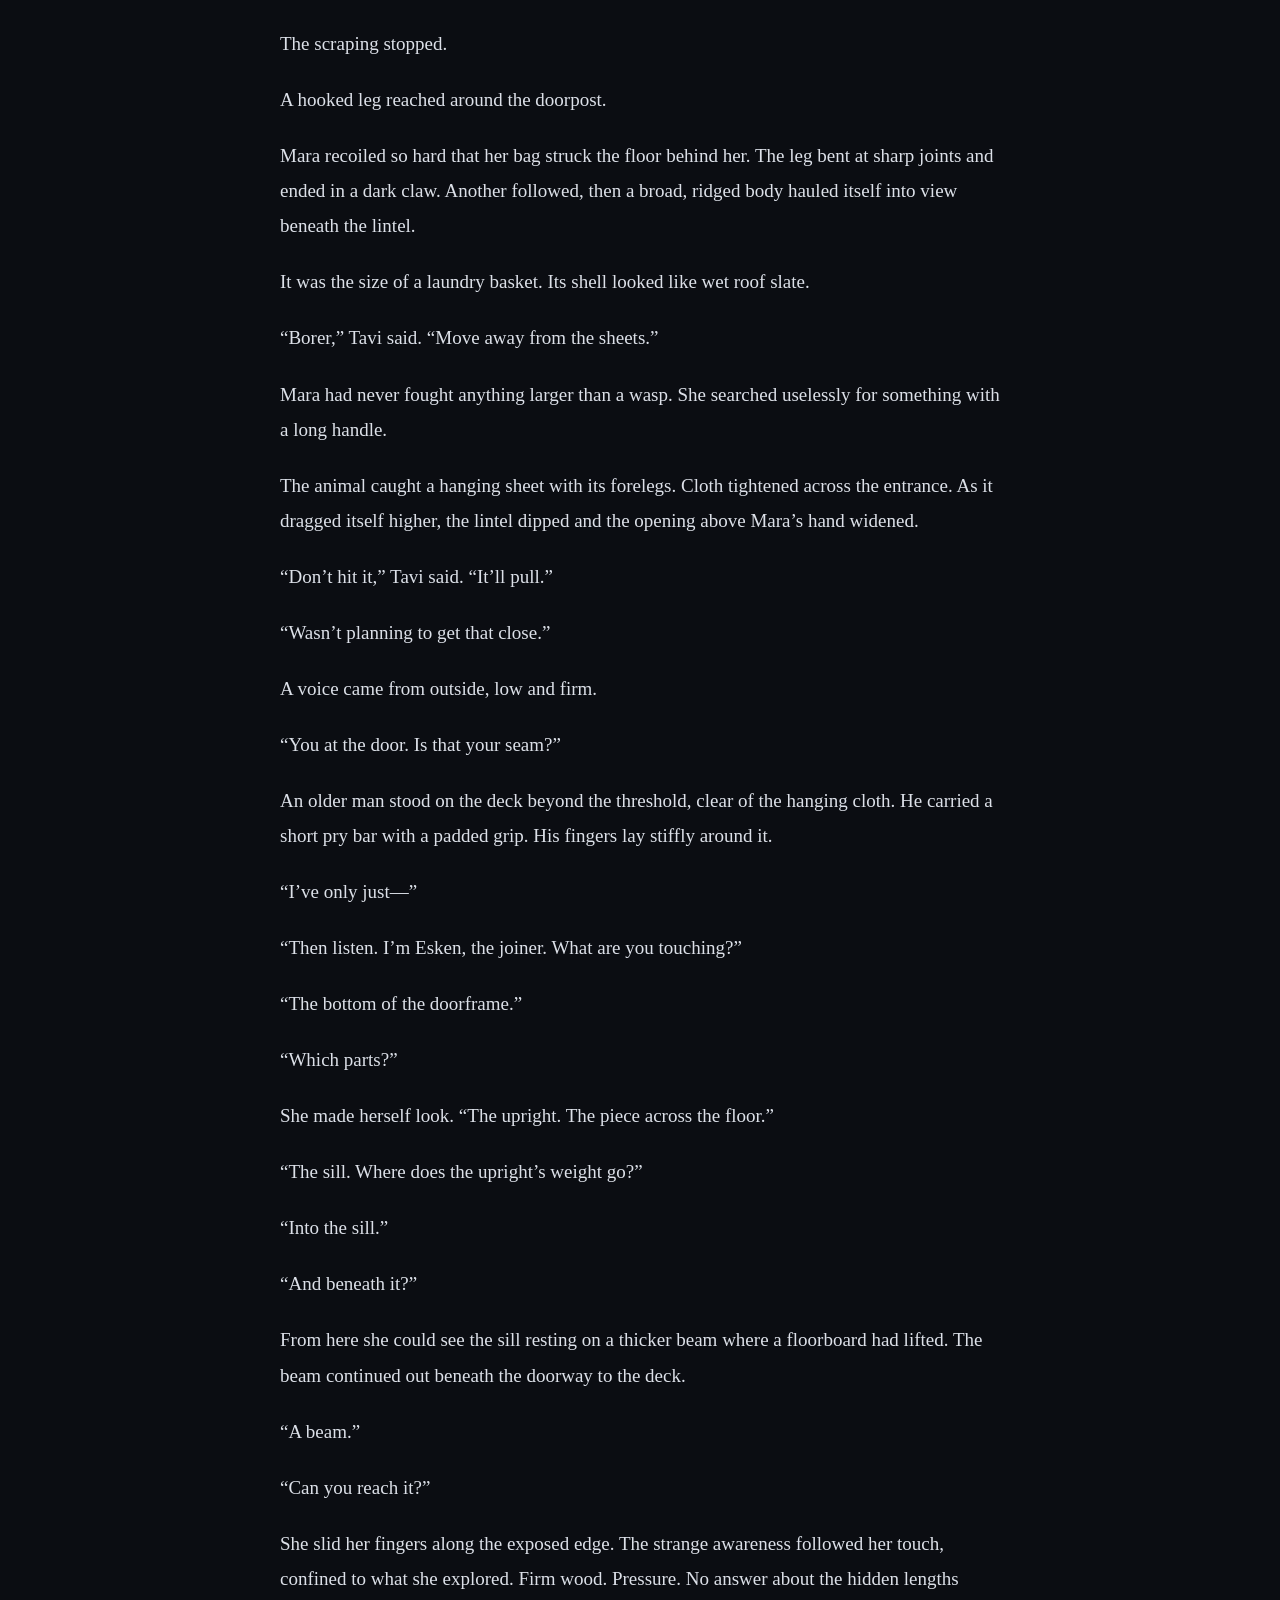
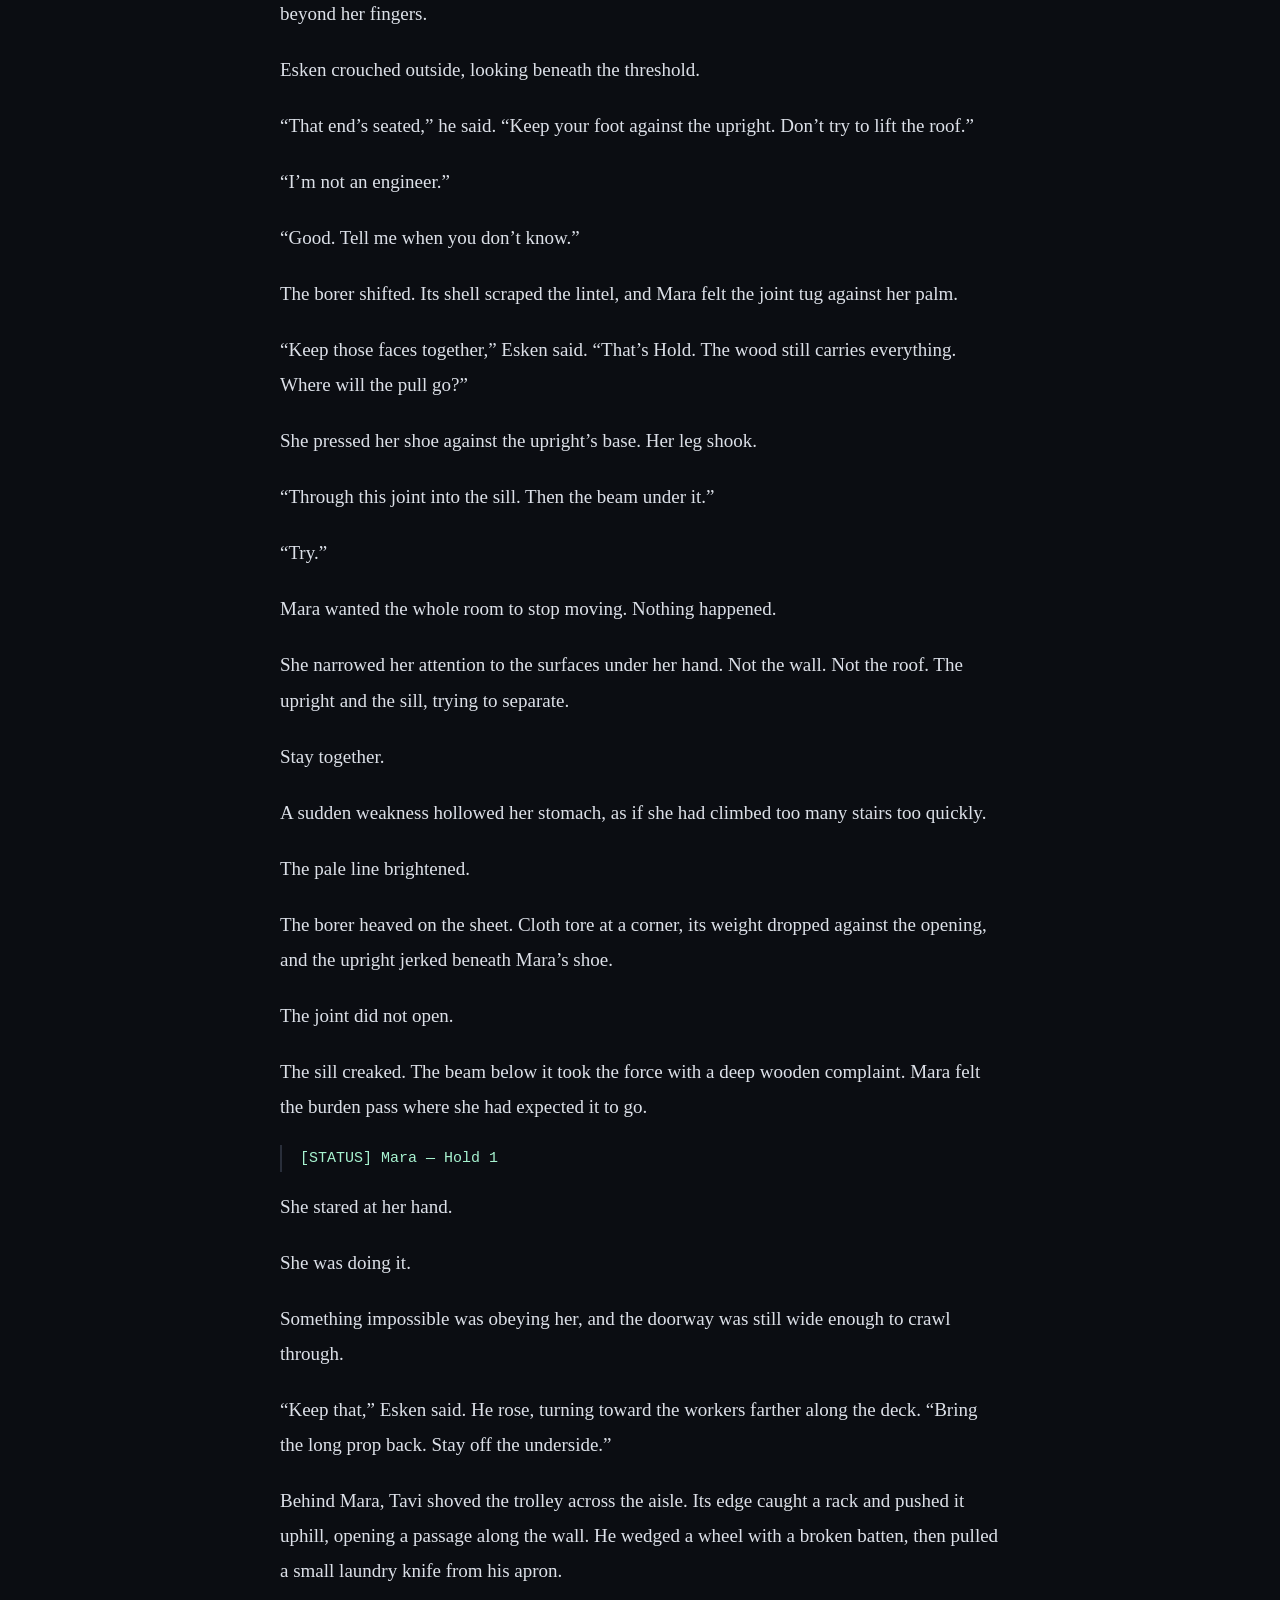
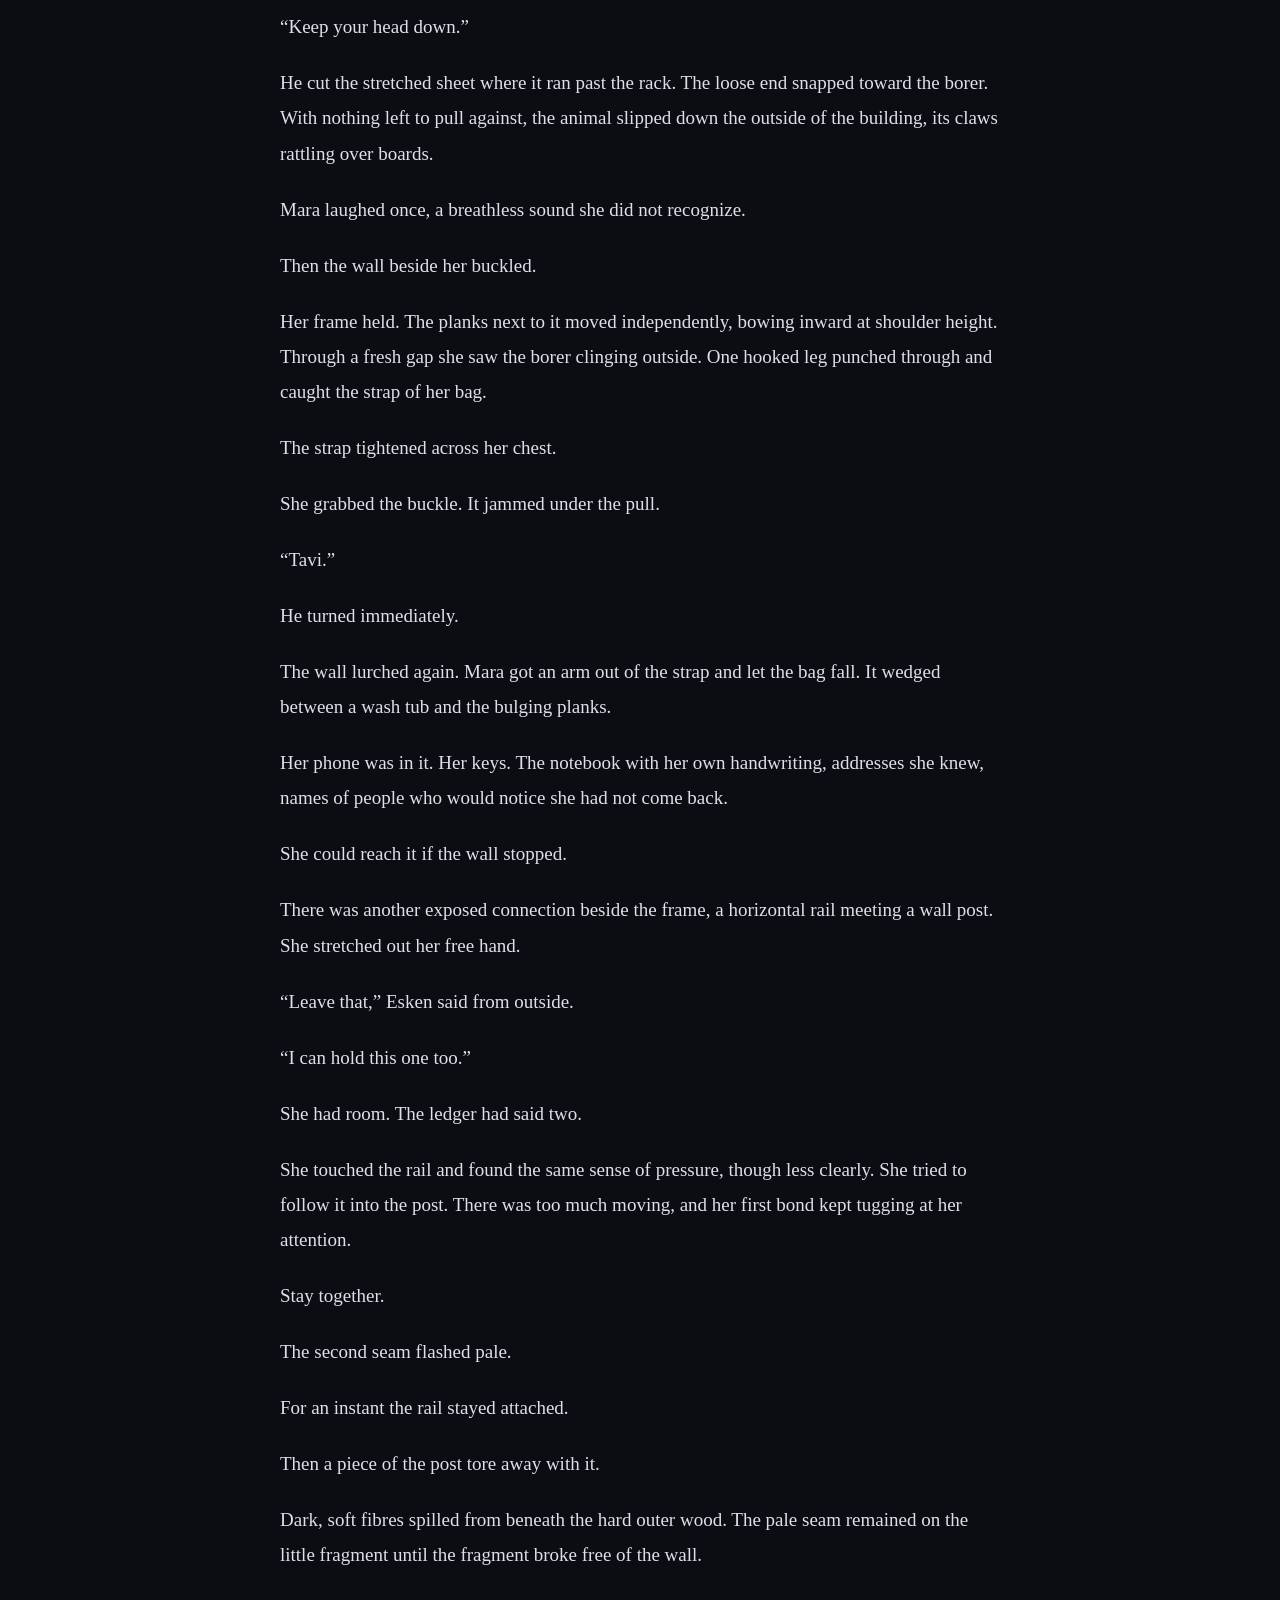
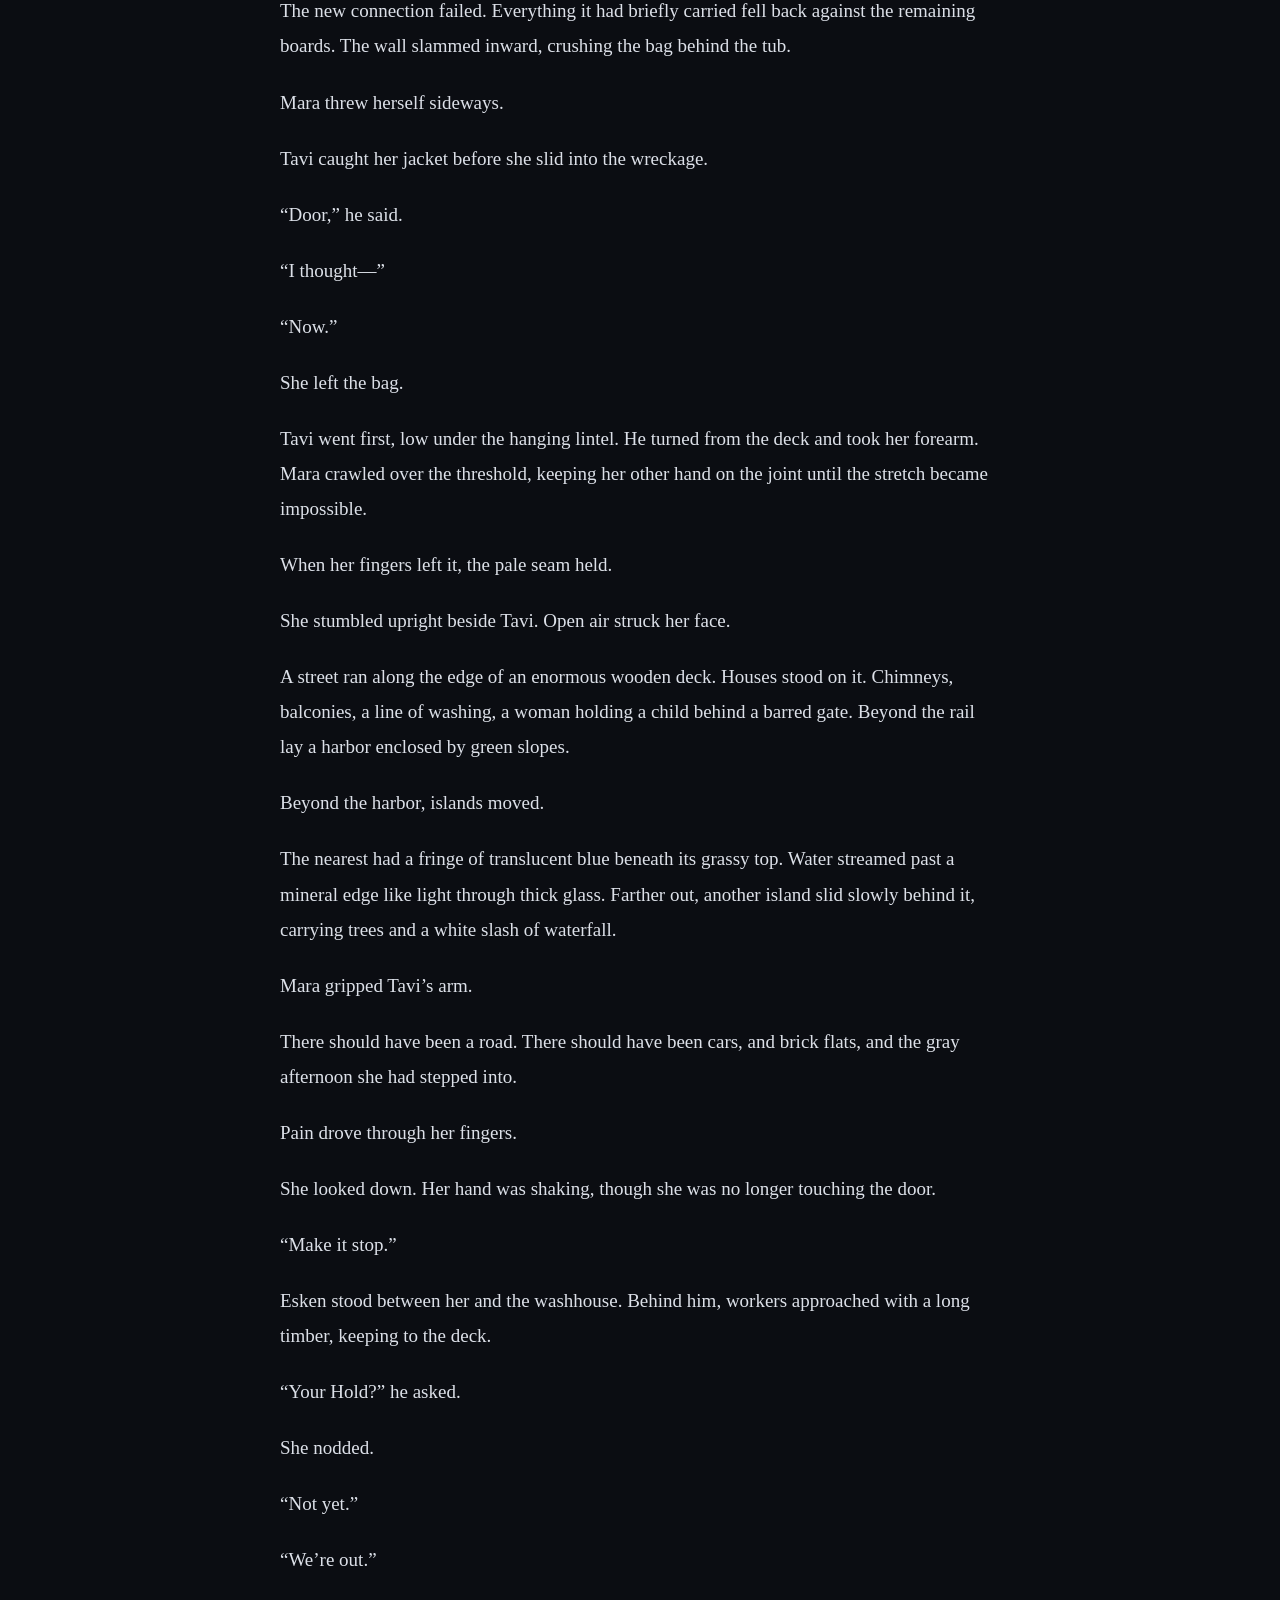
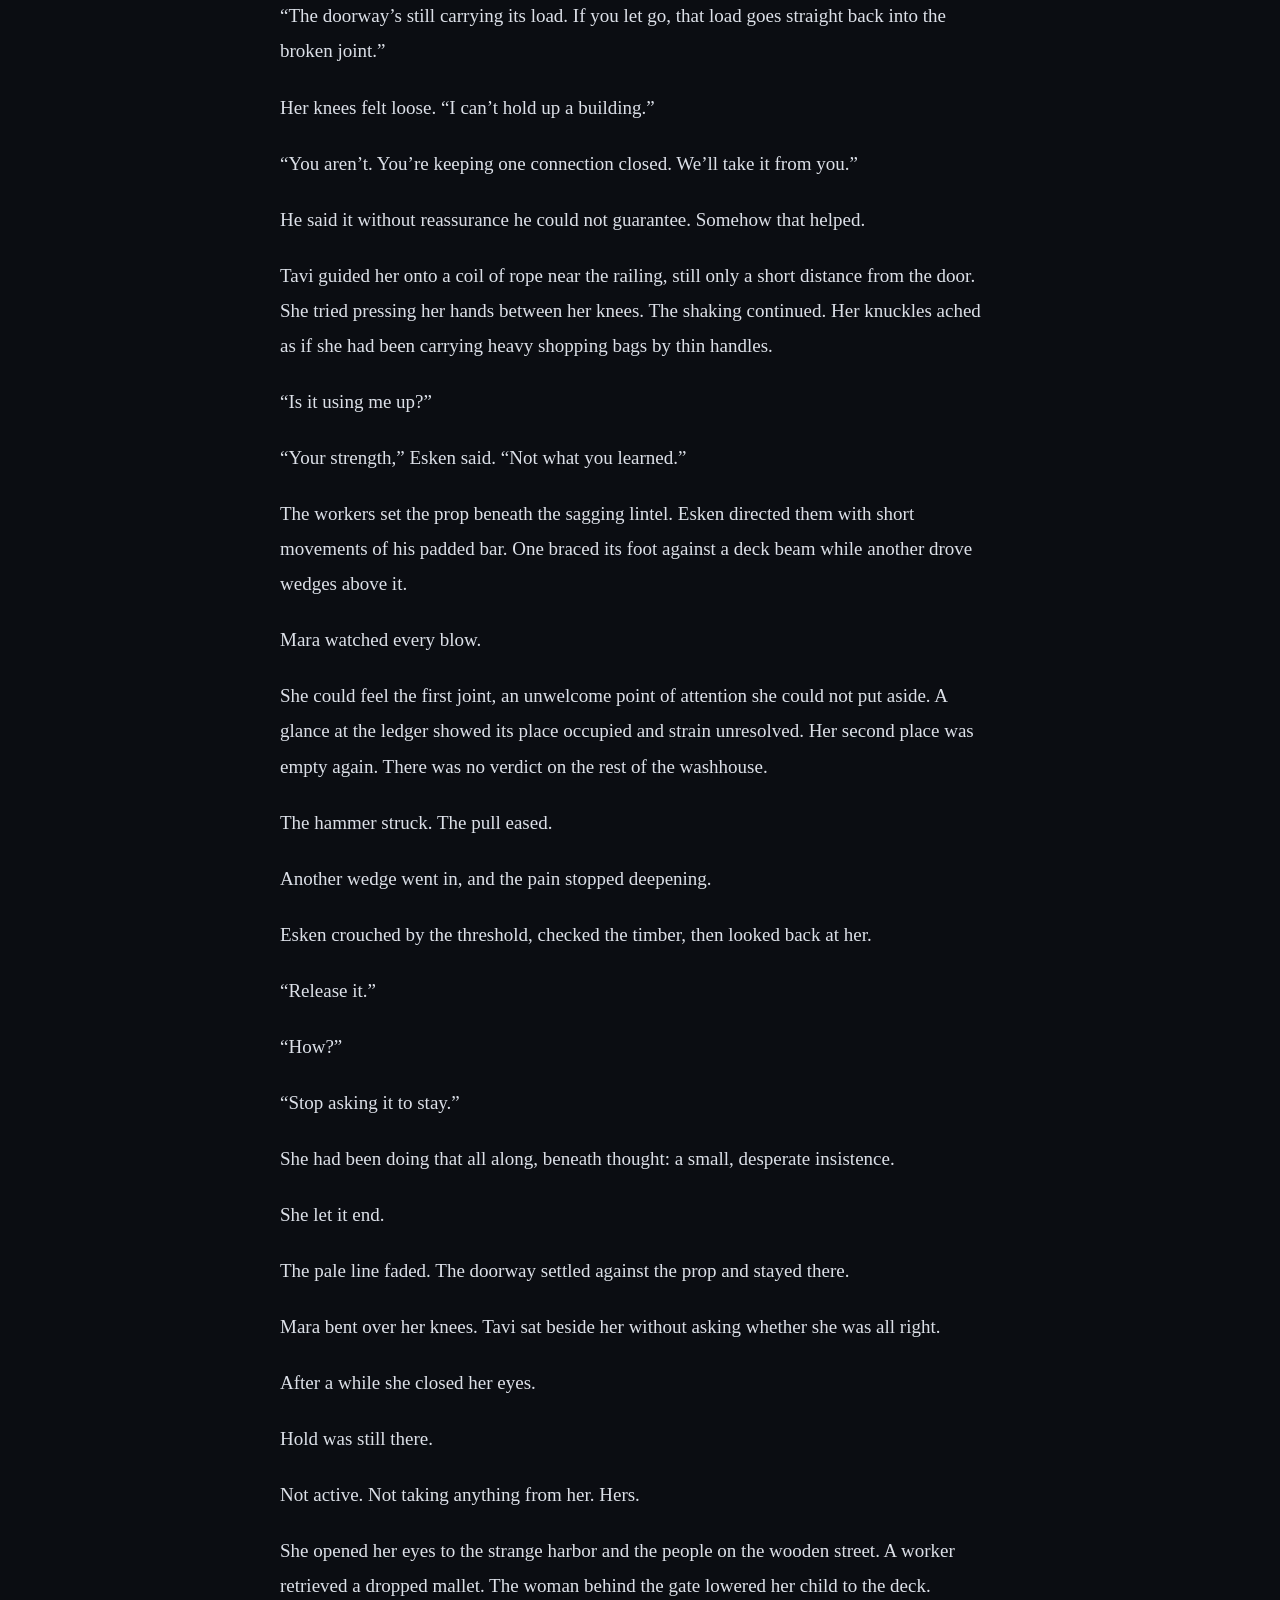
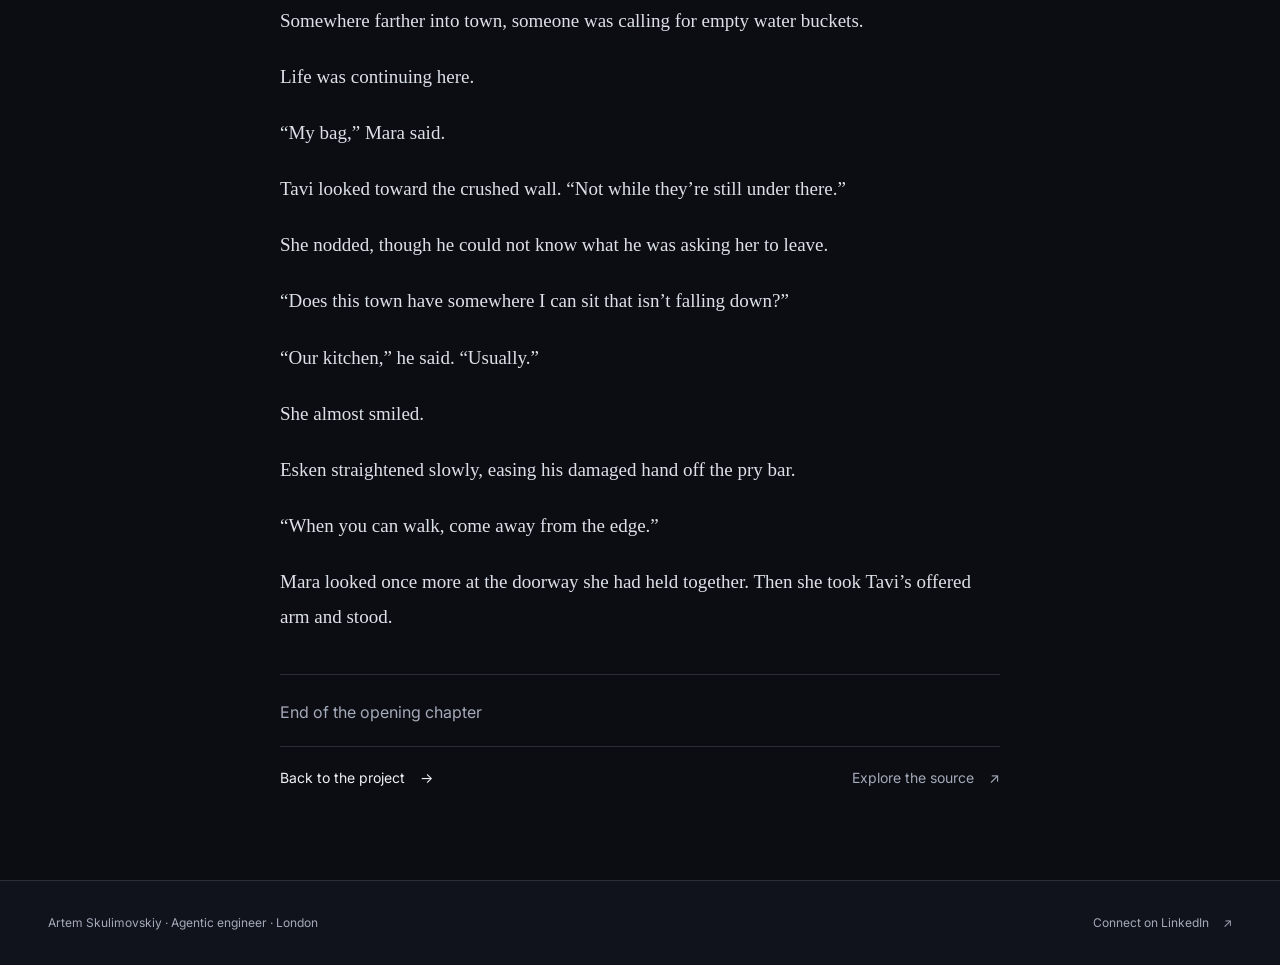
==== commit 29995098: "Lead portfolio with agent tools and agentic engineering" ====
--- a/litharness.html
+++ b/litharness.html
@@ -248,6 +248,6 @@
 <footer class="chapter-end"><p>End of the opening chapter</p><div class="project-links"><a href="./#litharness">Back to the project <span aria-hidden="true">→</span></a><a href="https://github.com/skulitom/LitHarness">Explore the source <span aria-hidden="true">↗</span></a></div></footer>
 </article>
 </main>
-<footer class="site-footer"><div class="wrap"><div class="footer-bottom"><span>Artem Skulimovskiy · Software engineer · London</span><a href="https://www.linkedin.com/in/artem-skulimovskiy-7bb028118/">Connect on LinkedIn <span aria-hidden="true">↗</span></a></div></div></footer>
+<footer class="site-footer"><div class="wrap"><div class="footer-bottom"><span>Artem Skulimovskiy · Agentic engineer · London</span><a href="https://www.linkedin.com/in/artem-skulimovskiy-7bb028118/">Connect on LinkedIn <span aria-hidden="true">↗</span></a></div></div></footer>
 </body>
 </html>
--- a/styles.css
+++ b/styles.css
@@ -449,3 +449,7 @@
   .run-example { padding: 22px; margin-block: 28px 44px; }
   .chapter-prose { font-size: 1.125rem; line-height: 1.85; }
 }
+
+/* Agent tools share the existing project palette and frames. */
+.tool-family-note { margin-top: 28px; max-width: 75ch; color: var(--muted); }
+.tool-family-note a { color: var(--mint); text-decoration: underline; text-underline-offset: 4px; }
